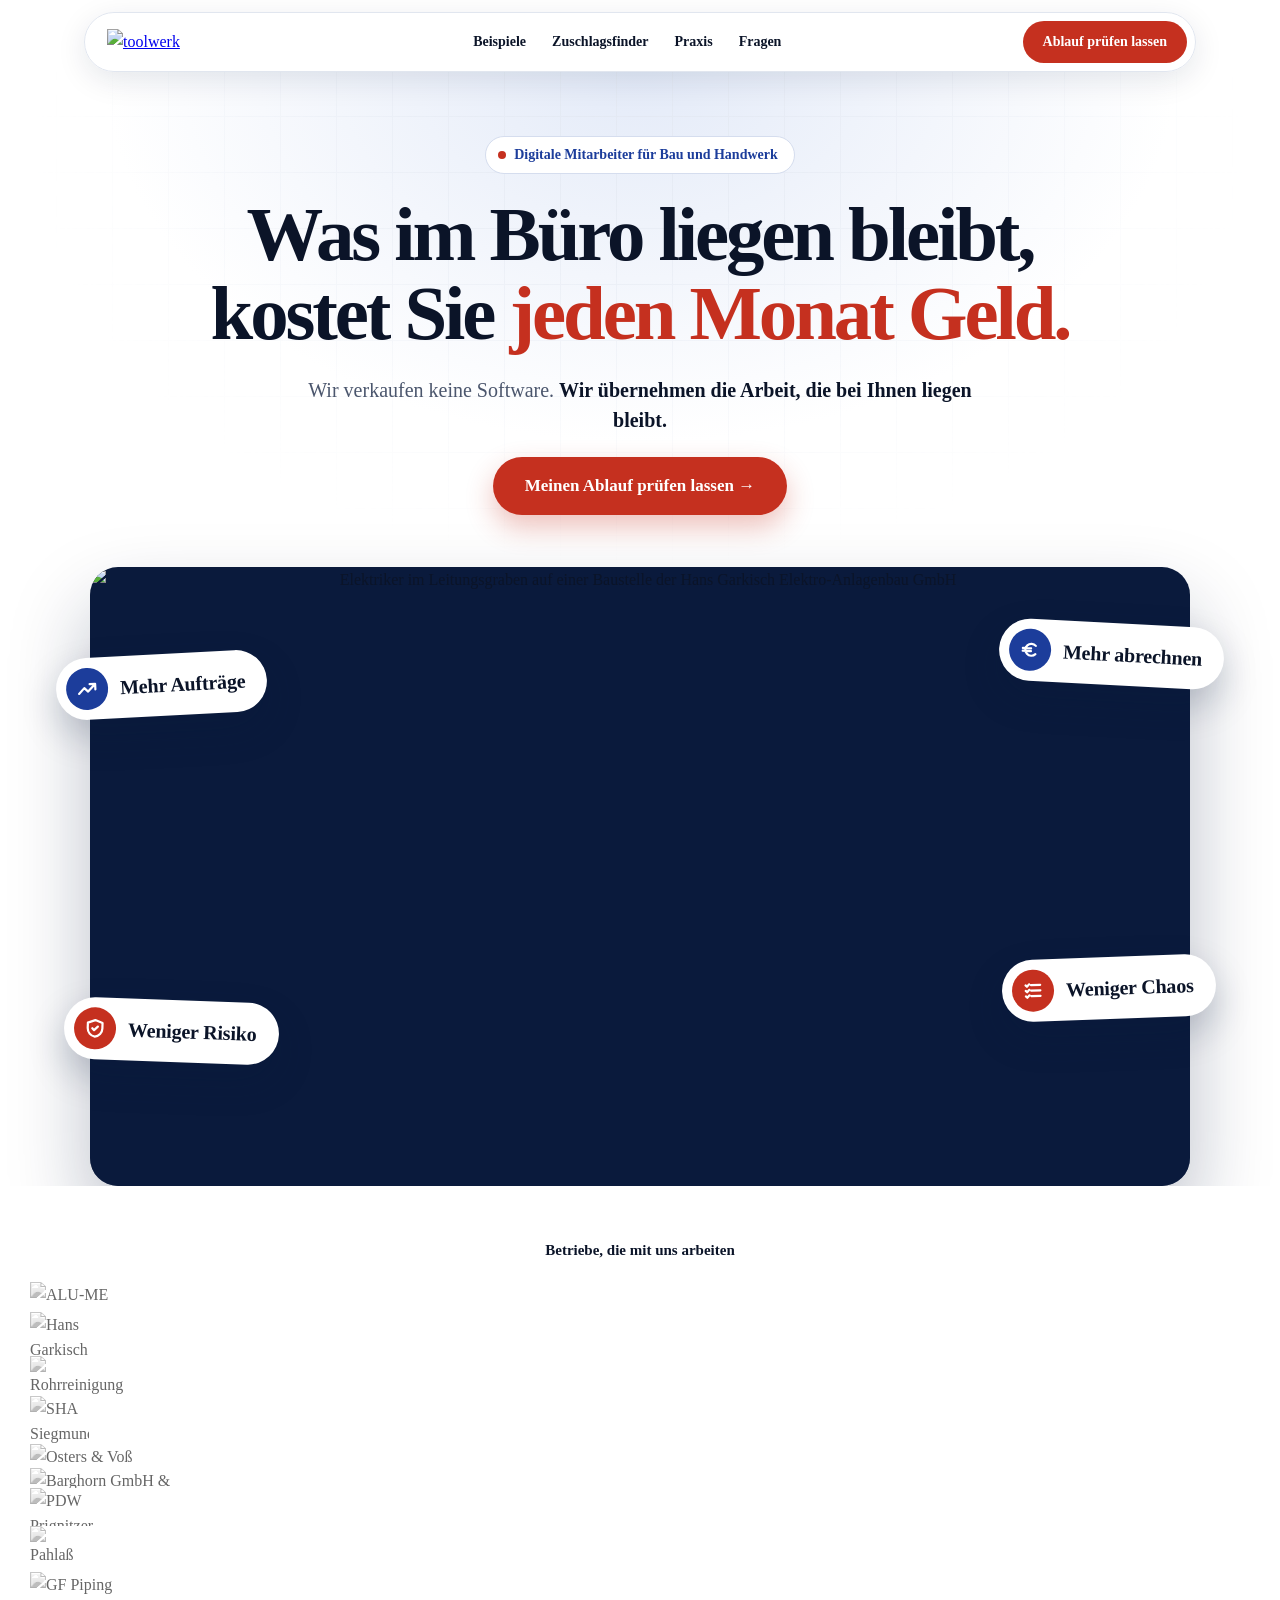
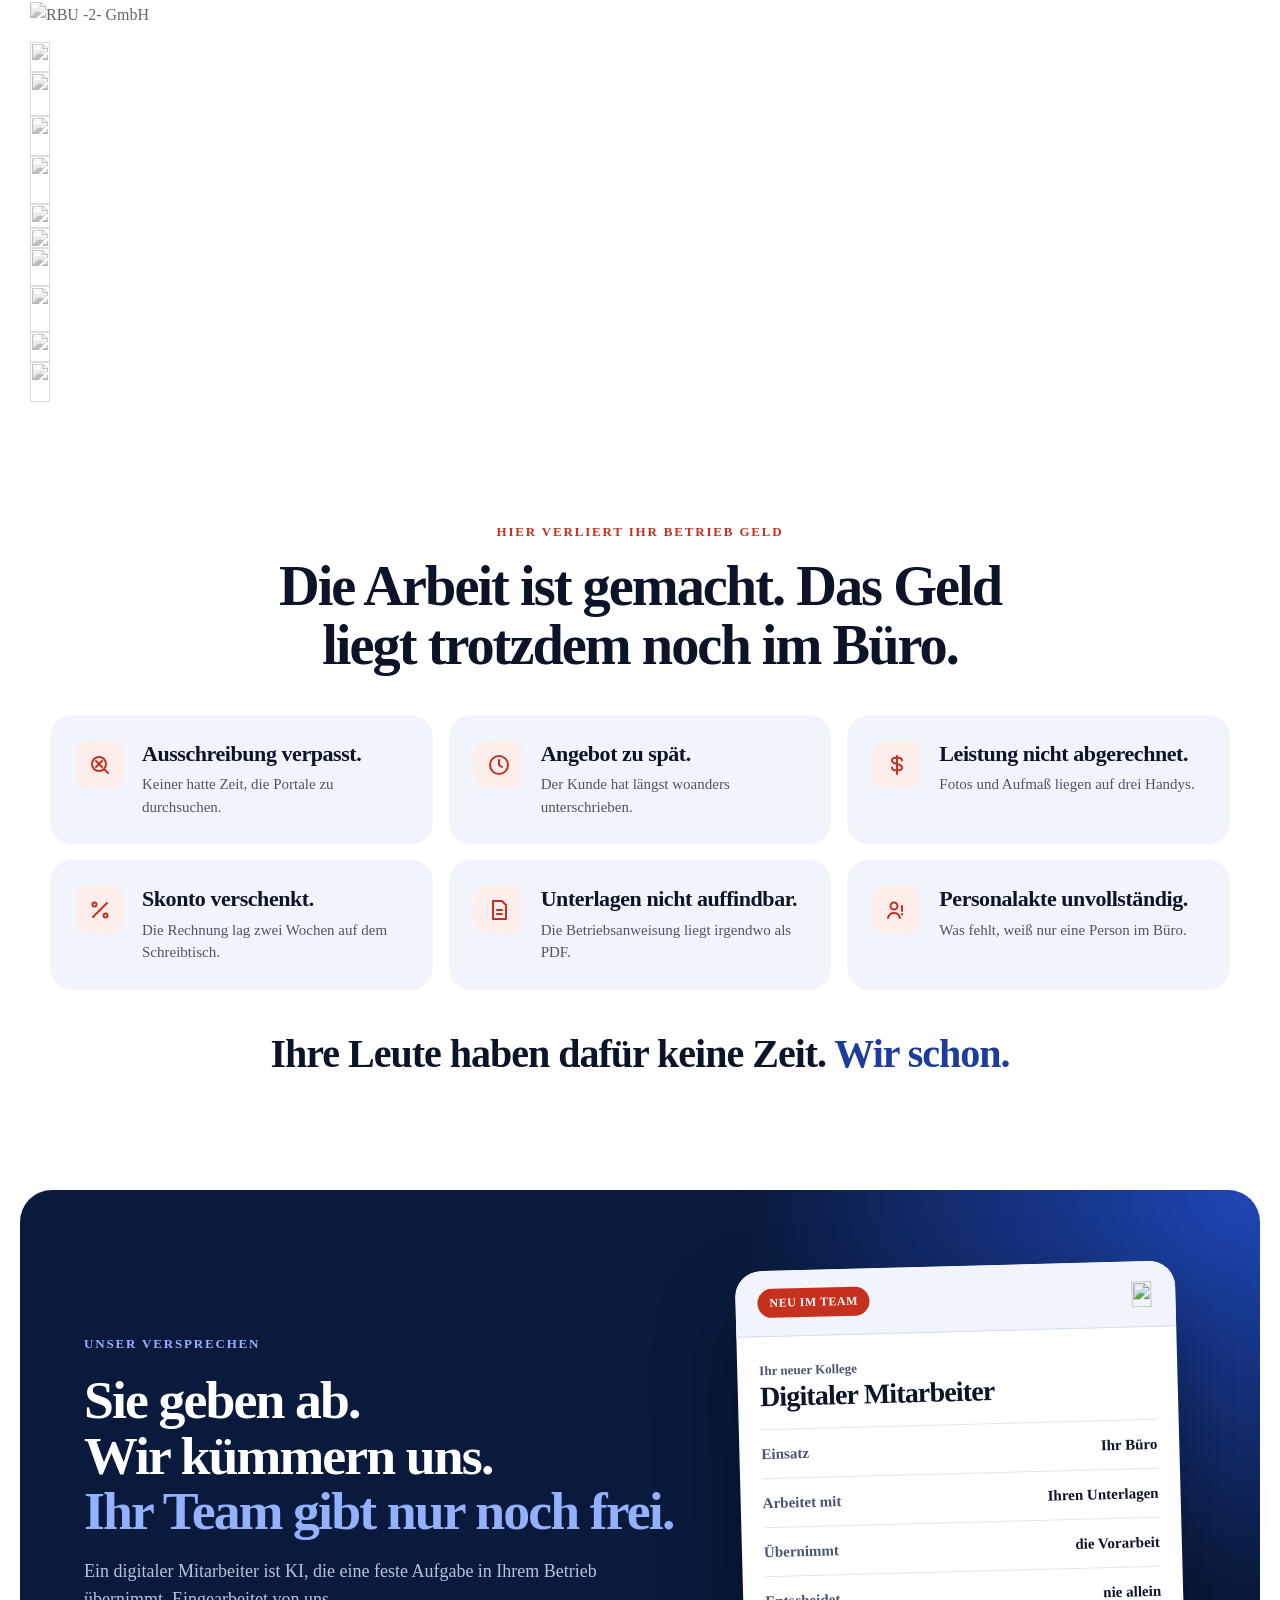
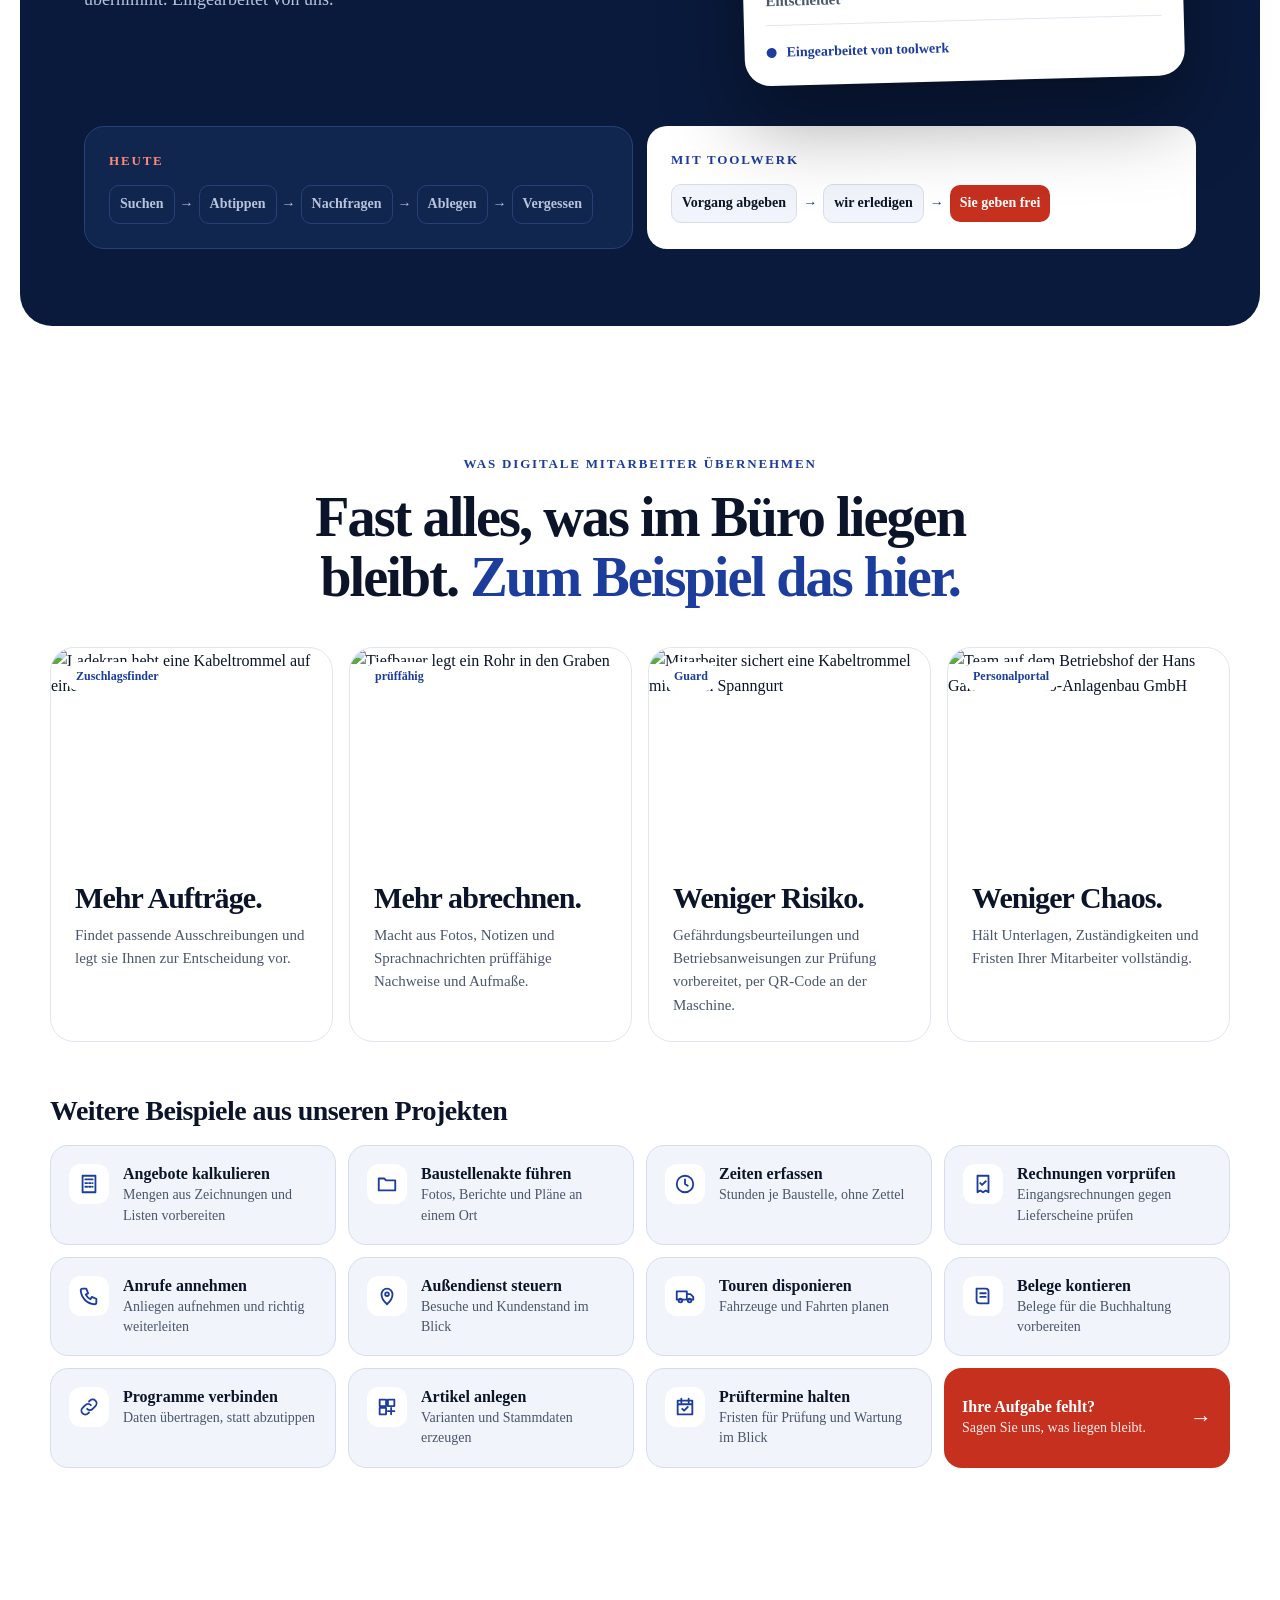
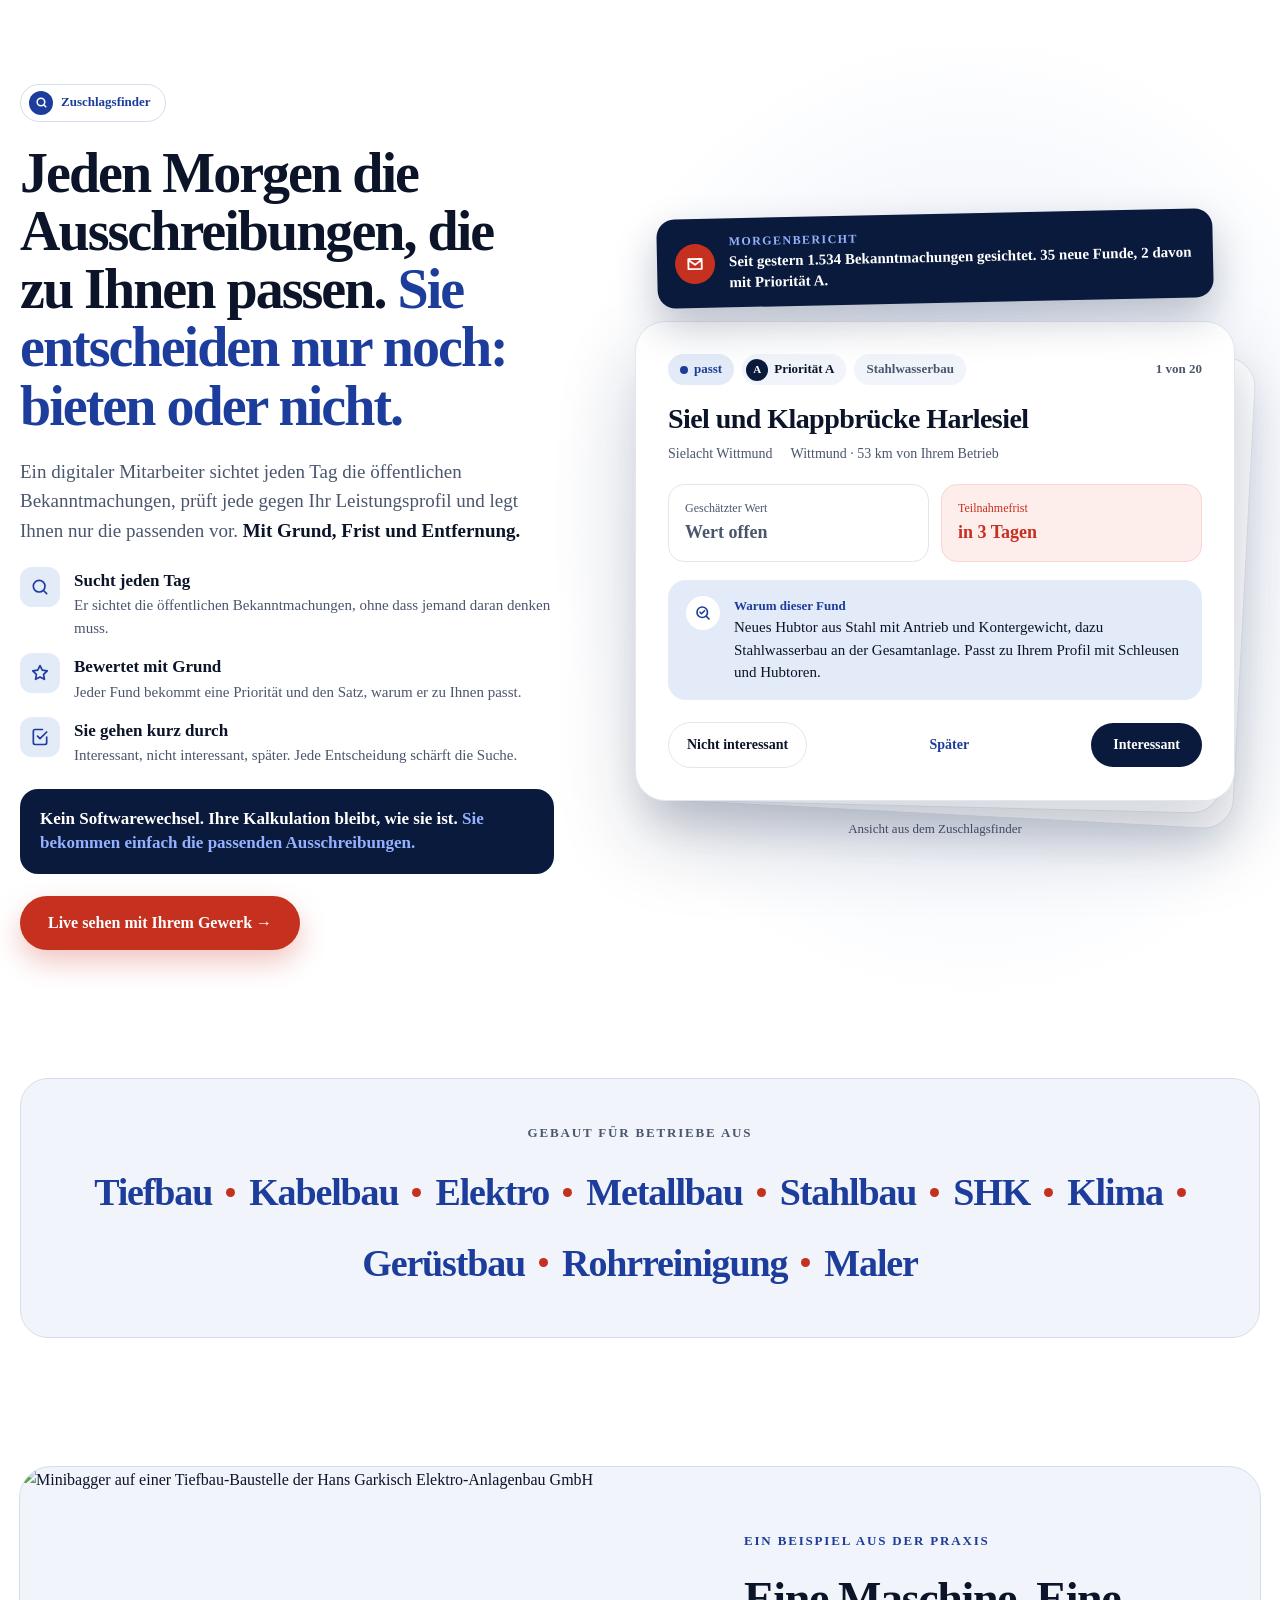
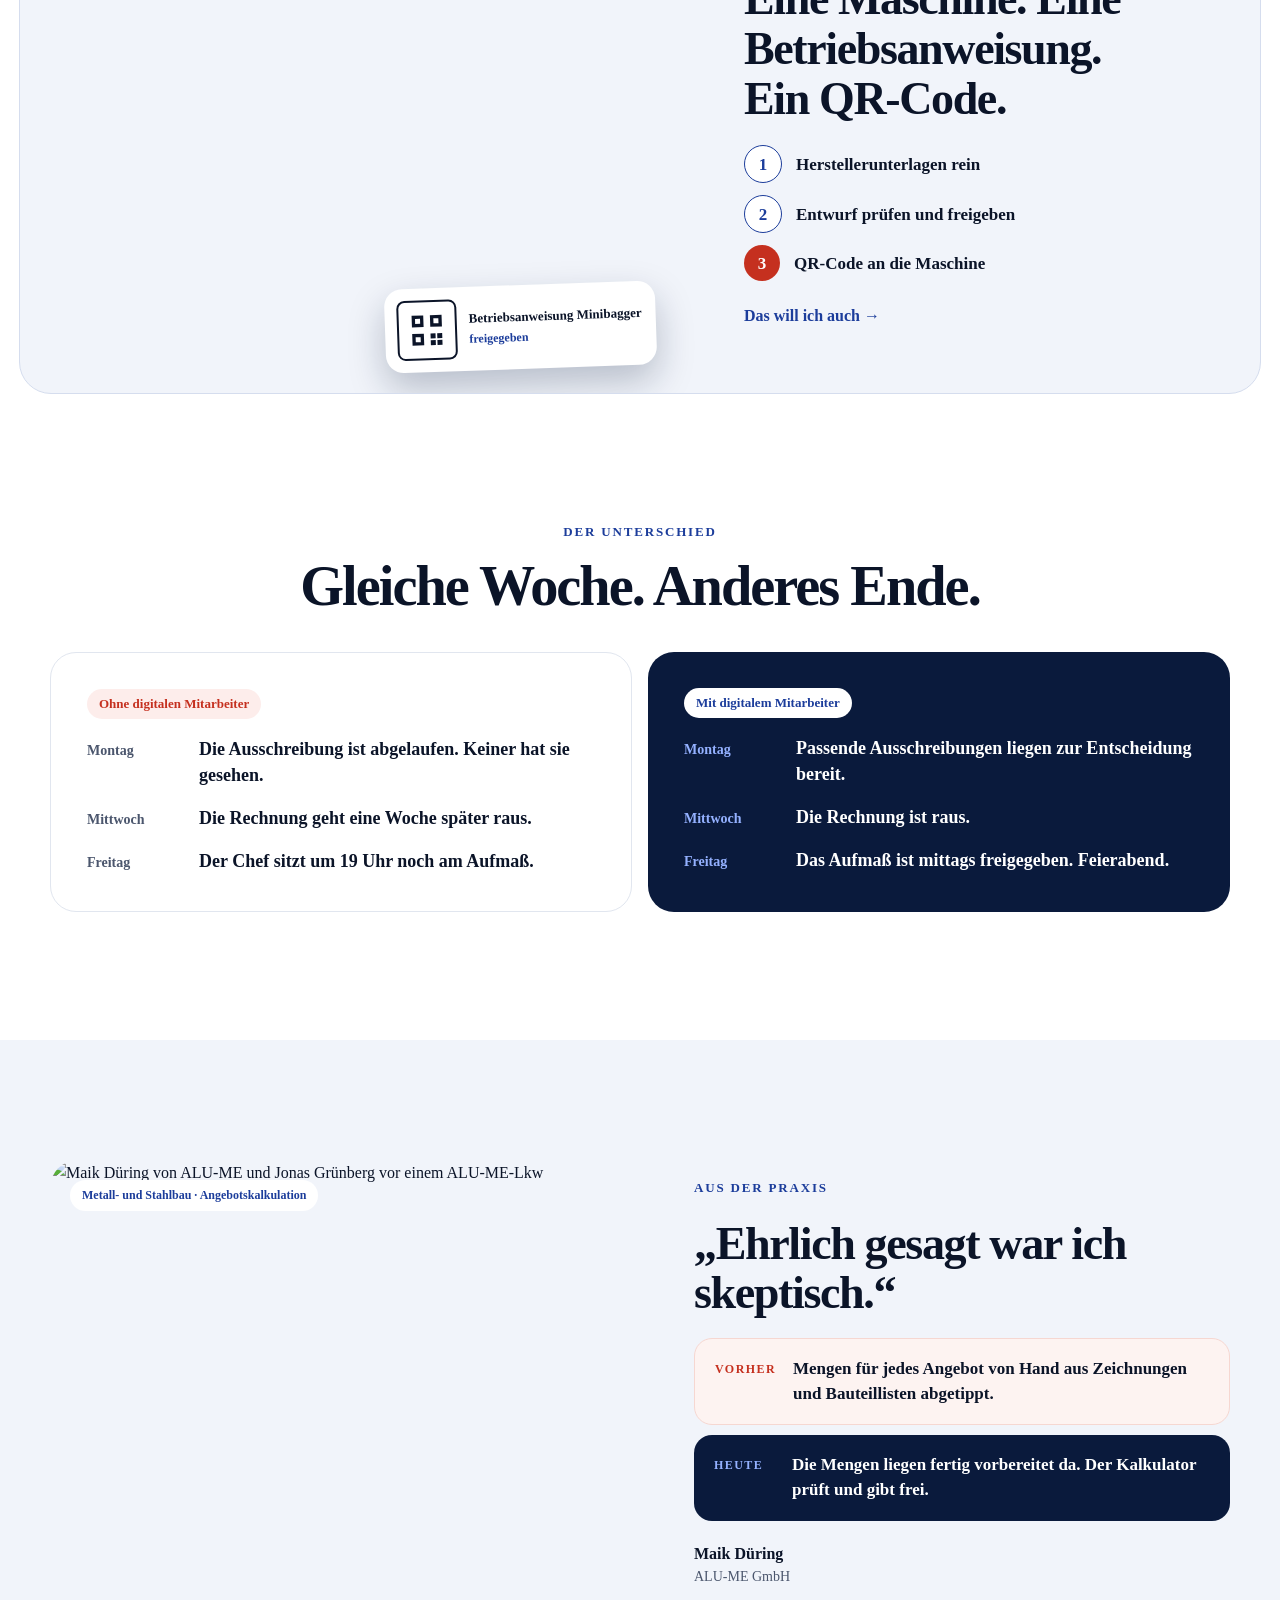
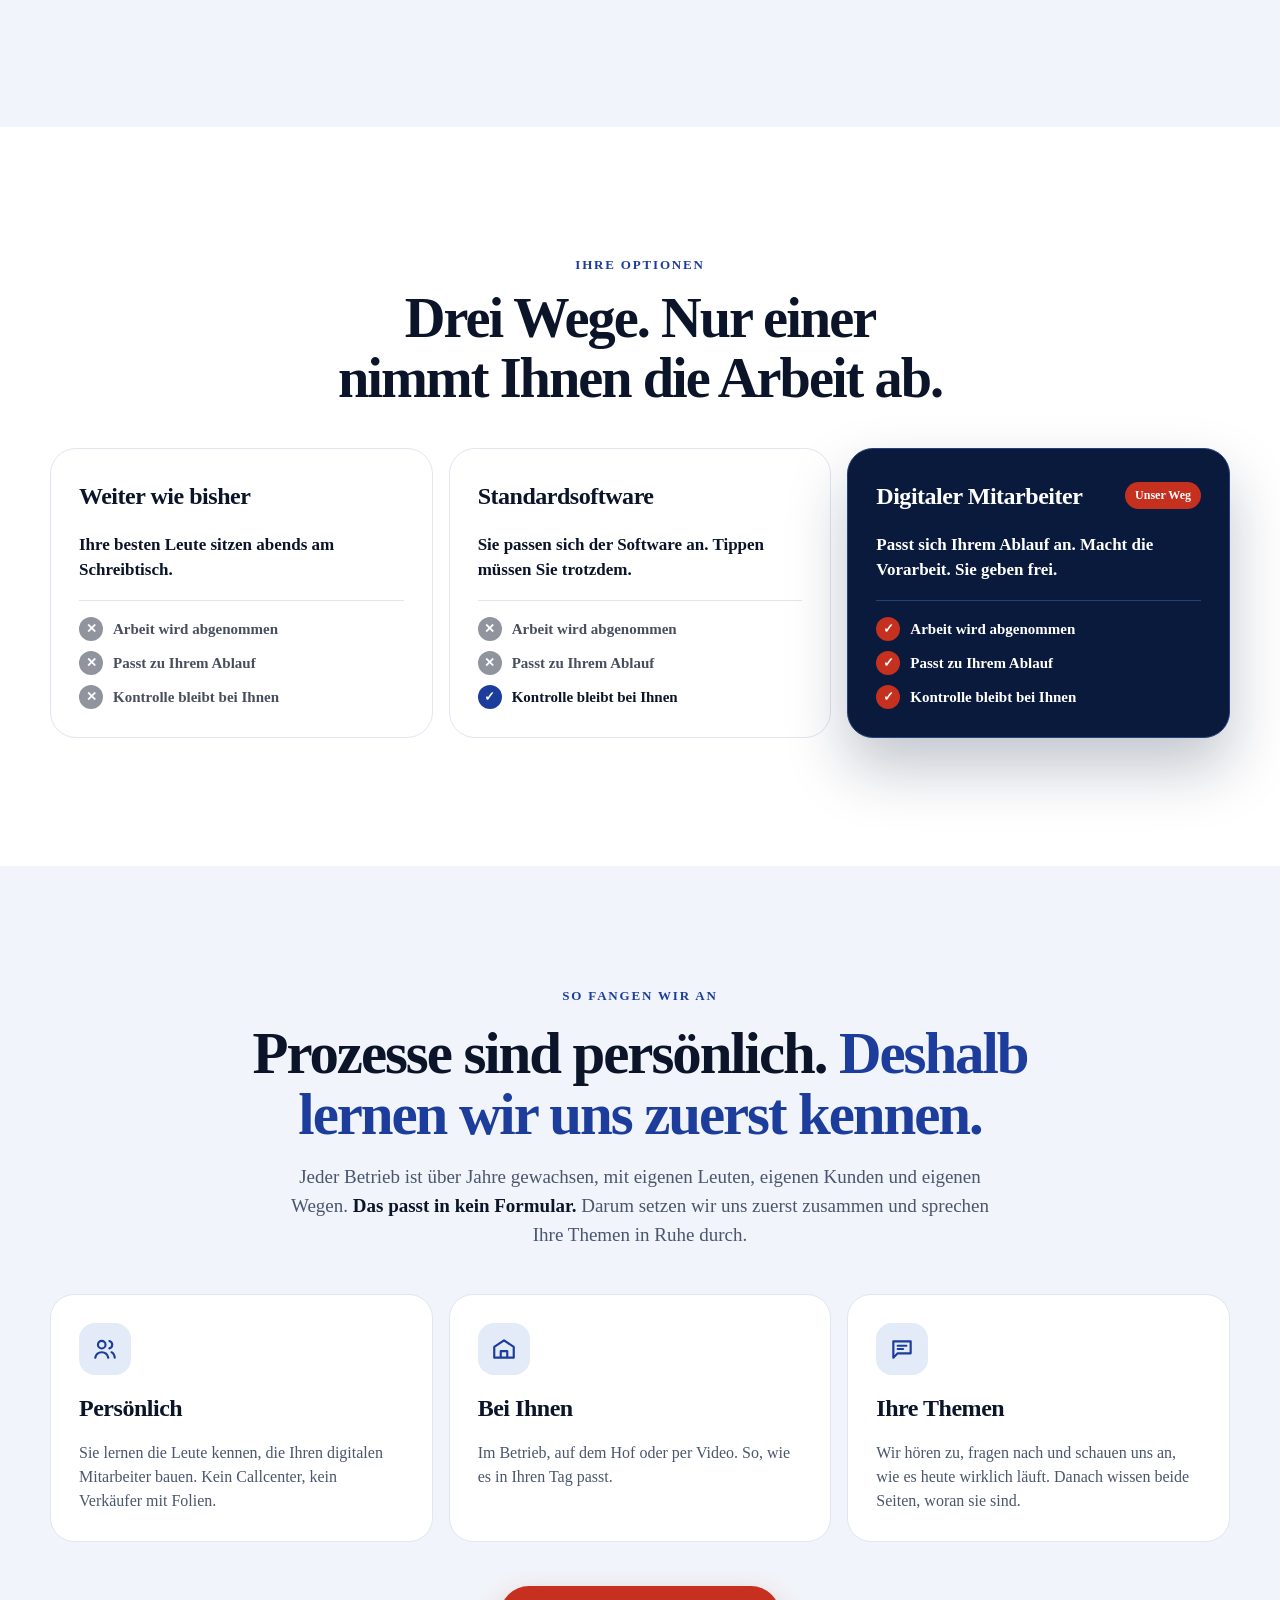
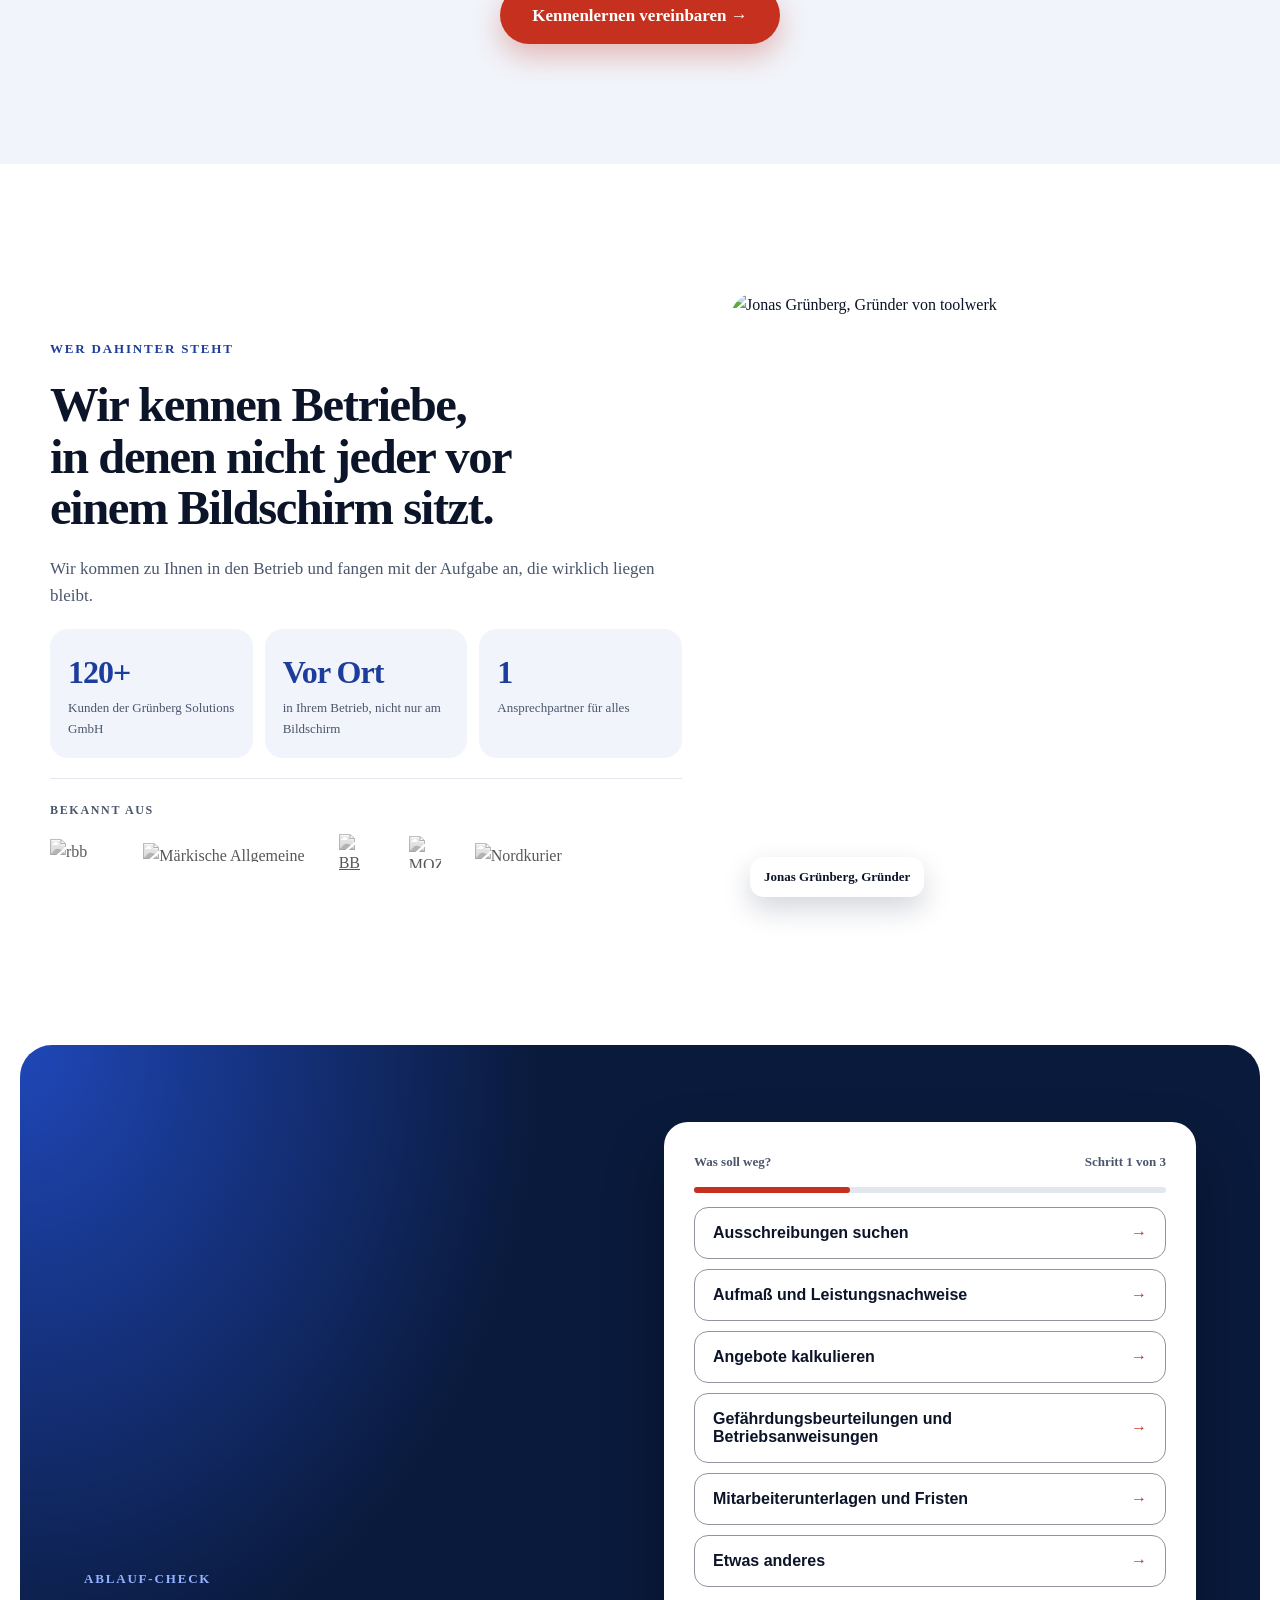
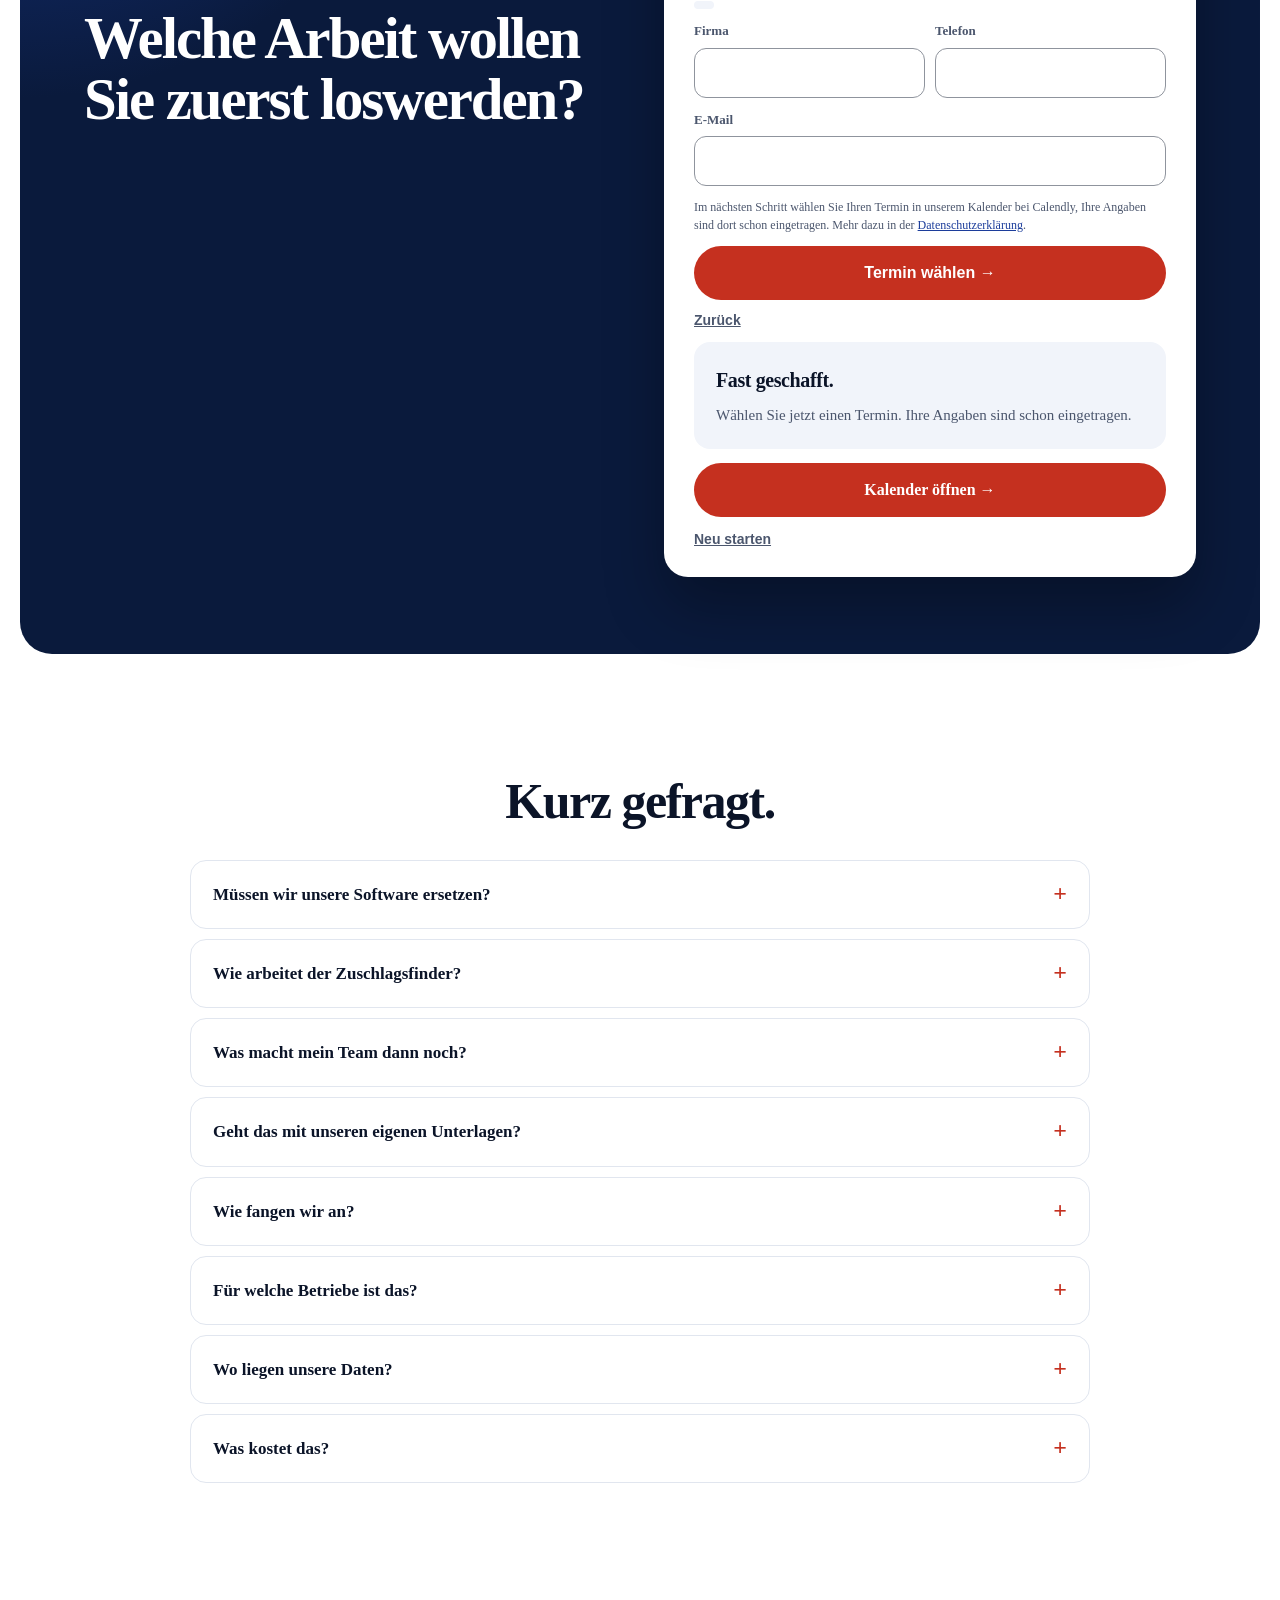
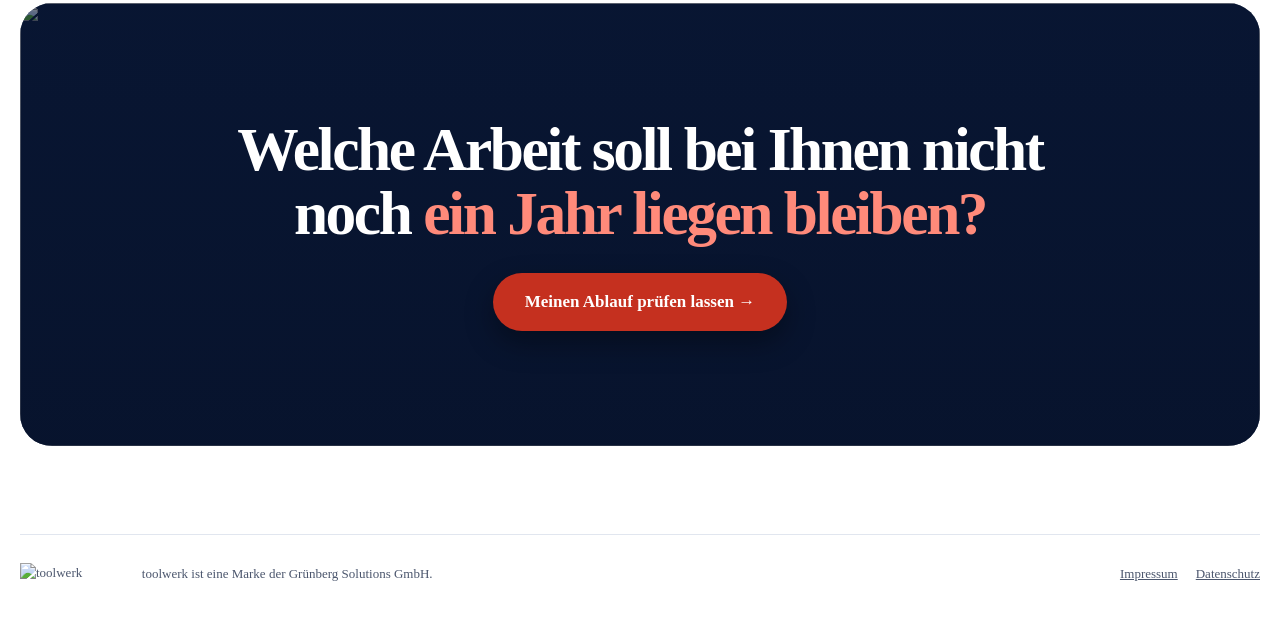
==== site/index.html @ 4602bd24 "tool-werk.de neu: Startseite Version 6 als statische Seite Co-Authored-By: Claude Opus 5.5 <noreply@" ====
<!doctype html>
<html lang="de">
<head>
<meta charset="utf-8">
<meta name="viewport" content="width=device-width, initial-scale=1">
<title>toolwerk: Digitale Mitarbeiter für Bau und Handwerk</title>
<meta name="description" content="Wir verkaufen keine Software. Wir übernehmen die Arbeit, die bei Ihnen liegen bleibt. Digitale Mitarbeiter für Bau und Handwerk.">
<link rel="canonical" href="https://www.tool-werk.de/">
<meta name="theme-color" content="#ffffff">
<link rel="icon" href="/favicon.svg" type="image/svg+xml">
<link rel="icon" href="/favicon.png" type="image/png" sizes="64x64">
<link rel="apple-touch-icon" href="/apple-touch-icon.png">
<link rel="preload" href="/assets/fonts/plus-jakarta-sans-latin.woff2" as="font" type="font/woff2" crossorigin>
<link rel="stylesheet" href="/assets/css/site.css?v=db4b42ca5a">
<meta property="og:type" content="website">
<meta property="og:locale" content="de_DE">
<meta property="og:site_name" content="toolwerk">
<meta property="og:title" content="toolwerk: Digitale Mitarbeiter für Bau und Handwerk">
<meta property="og:description" content="Wir verkaufen keine Software. Wir übernehmen die Arbeit, die bei Ihnen liegen bleibt. Digitale Mitarbeiter für Bau und Handwerk.">
<meta property="og:url" content="https://www.tool-werk.de/">
<meta property="og:image" content="https://www.tool-werk.de/og.jpg">
<meta property="og:image:width" content="1200">
<meta property="og:image:height" content="630">
<meta name="twitter:card" content="summary_large_image">
<script type="application/ld+json">{"@context": "https://schema.org", "@type": "Organization", "name": "toolwerk", "url": "https://www.tool-werk.de", "logo": "https://www.tool-werk.de/assets/img/toolwerk-logo-rot.svg", "description": "Digitale Mitarbeiter für Bau und Handwerk.", "parentOrganization": {"@type": "Organization", "name": "Grünberg Solutions GmbH", "address": {"@type": "PostalAddress", "streetAddress": "Großer Markt 16", "postalCode": "19348", "addressLocality": "Perleberg", "addressCountry": "DE"}}}</script>
</head>
<body style="margin:0">

<div style="width: 100%; background: #ffffff; color: #0b1428; font-size: 16px; line-height: 1.6;">
<div style="position: sticky; top: 12px; z-index: 30; padding-inline: 16px; margin-top: 12px;">
<nav style="max-width: 1080px; margin: 0 auto; display: flex; align-items: center; justify-content: space-between; gap: 16px; padding: 8px 8px 8px 22px; background: rgba(255,255,255,0.95); border: 1px solid #e1e6ef; border-radius: 999px; box-shadow: 0 8px 30px rgba(10,26,60,0.10);">
<a aria-label="toolwerk Startseite" href="/" style="display: flex; align-items: center; flex: 0 0 auto;"><img alt="toolwerk" decoding="async" fetchpriority="auto" height="284" src="/assets/img/toolwerk-logo-rot.svg" style="height: 26px; width: auto; display: block;" width="1366"/></a>
<div class="tw-nav-links" style="display: flex; gap: 26px; font-size: 14px; font-weight: 600;">
<a href="#beispiele" style="text-decoration: none; color: #0b1428;">Beispiele</a>
<a href="#zuschlagsfinder" style="text-decoration: none; color: #0b1428;">Zuschlagsfinder</a>
<a href="#praxis" style="text-decoration: none; color: #0b1428;">Praxis</a>
<a href="#fragen" style="text-decoration: none; color: #0b1428;">Fragen</a>
</div>
<a class="tw-nav-cta" href="#check" style="display: inline-flex; align-items: center; height: 42px; padding: 0 20px; border-radius: 999px; background: #c5301f; color: #ffffff; font-size: 14px; font-weight: 700; text-decoration: none; white-space: nowrap;">Ablauf prüfen lassen</a>
</nav>
</div>
<section id="top" style="position: relative; overflow: hidden; padding: 64px 16px 0;">
<div aria-hidden="true" style="position: absolute; inset: -12px 0 auto 0; height: 780px; background: radial-gradient(60% 70% at 50% 0%, #e3eaf8 0%, #ffffff 70%);"></div>
<div aria-hidden="true" style="position: absolute; inset: -12px 0 auto 0; height: 780px; background-image: linear-gradient(to right, #e1e6ef 1px, transparent 1px), linear-gradient(to bottom, #e1e6ef 1px, transparent 1px); background-size: 56px 56px; opacity: 0.6; -webkit-mask-image: radial-gradient(60% 70% at 50% 10%, #000 0%, transparent 80%); mask-image: radial-gradient(60% 70% at 50% 10%, #000 0%, transparent 80%);"></div>
<div style="position: relative; max-width: 1180px; margin: 0 auto; display: flex; flex-direction: column; align-items: center; gap: 22px; text-align: center;">
<span style="display: inline-flex; align-items: center; gap: 8px; padding: 7px 16px 7px 12px; border-radius: 999px; background: #ffffff; border: 1px solid #d5ddee; font-size: 14px; font-weight: 700; color: #1c3d9b;"><span style="width: 8px; height: 8px; border-radius: 50%; background: #c5301f;"></span>Digitale Mitarbeiter für Bau und Handwerk</span>
<h1 style="margin: 0; max-width: 1000px; font-size: clamp(40px, 6vw, 82px); line-height: 1.02; font-weight: 800; letter-spacing: -0.04em; text-wrap: balance;">Was im Büro liegen bleibt, kostet Sie <span style="color: #c5301f;">jeden Monat Geld.</span></h1>
<p style="margin: 0; max-width: 680px; font-size: 20px; line-height: 1.5; color: #4b566d;">Wir verkaufen keine Software. <b style="color: #0b1428;">Wir übernehmen die Arbeit, die bei Ihnen liegen bleibt.</b></p>
<a href="#check" style="display: inline-flex; align-items: center; height: 58px; padding: 0 32px; border-radius: 999px; background: #c5301f; color: #ffffff; font-size: 17px; font-weight: 700; text-decoration: none; box-shadow: 0 12px 28px rgba(197,48,31,0.3);">Meinen Ablauf prüfen lassen →</a>
<div style="width: 100%; max-width: 1100px; margin-top: 30px; position: relative;">
<div style="position: relative; aspect-ratio: 16 / 9; max-width: 100%; border-radius: 28px; overflow: hidden; box-shadow: 0 40px 80px rgba(10,26,60,0.28); background: #0a1a3c;">
<img alt="Elektriker im Leitungsgraben auf einer Baustelle der Hans Garkisch Elektro-Anlagenbau GmbH" class="tw-photo" decoding="async" fetchpriority="high" height="1200" src="/assets/img/hero-garkisch-leitungsgraben.webp" style="position: absolute; inset: 0; width: 100%; height: 100%; object-fit: cover; object-position: 50% 45%;" width="1800"/>
<div aria-hidden="true" style="position: absolute; inset: 0; background: linear-gradient(180deg, rgba(10,26,60,0) 40%, rgba(10,26,60,0.6) 100%);"></div>


</div>
<span class="tw-sticker" style="position: absolute; left: -34px; top: 14%; display: inline-flex; align-items: center; gap: 12px; padding: 10px 22px 10px 10px; border-radius: 999px; background: #ffffff; box-shadow: 0 16px 36px rgba(10,26,60,0.22); font-size: 20px; font-weight: 800; letter-spacing: -0.01em; color: #0b1428; transform: rotate(-3deg);"><span style="width: 42px; height: 42px; border-radius: 50%; background: #1c3d9b; display: flex; align-items: center; justify-content: center;"><svg aria-hidden="true" fill="none" height="22" stroke="#ffffff" stroke-linecap="round" stroke-linejoin="round" stroke-width="2.4" viewbox="0 0 24 24" width="22"><path d="M3 17l6-6 4 4 8-8M15 7h6v6"></path></svg></span>Mehr Aufträge</span>
<span class="tw-sticker" style="position: absolute; right: -34px; top: 9%; display: inline-flex; align-items: center; gap: 12px; padding: 10px 22px 10px 10px; border-radius: 999px; background: #ffffff; box-shadow: 0 16px 36px rgba(10,26,60,0.22); font-size: 20px; font-weight: 800; letter-spacing: -0.01em; color: #0b1428; transform: rotate(3deg);"><span style="width: 42px; height: 42px; border-radius: 50%; background: #1c3d9b; display: flex; align-items: center; justify-content: center;"><svg aria-hidden="true" fill="none" height="22" stroke="#ffffff" stroke-linecap="round" stroke-linejoin="round" stroke-width="2.4" viewbox="0 0 24 24" width="22"><path d="M18 7.5A6.5 6.5 0 1 0 18 16.5M4 10.5h9M4 13.5h9"></path></svg></span>Mehr abrechnen</span>
<span class="tw-sticker" style="position: absolute; left: -26px; bottom: 20%; display: inline-flex; align-items: center; gap: 12px; padding: 10px 22px 10px 10px; border-radius: 999px; background: #ffffff; box-shadow: 0 16px 36px rgba(10,26,60,0.22); font-size: 20px; font-weight: 800; letter-spacing: -0.01em; color: #0b1428; transform: rotate(2deg);"><span style="width: 42px; height: 42px; border-radius: 50%; background: #c5301f; display: flex; align-items: center; justify-content: center;"><svg aria-hidden="true" fill="none" height="22" stroke="#ffffff" stroke-linecap="round" stroke-linejoin="round" stroke-width="2.4" viewbox="0 0 24 24" width="22"><path d="M12 3l8 3v6c0 4.5-3.4 8.3-8 9-4.6-.7-8-4.5-8-9V6zM9 12l2 2 4-4"></path></svg></span>Weniger Risiko</span>
<span class="tw-sticker" style="position: absolute; right: -26px; bottom: 27%; display: inline-flex; align-items: center; gap: 12px; padding: 10px 22px 10px 10px; border-radius: 999px; background: #ffffff; box-shadow: 0 16px 36px rgba(10,26,60,0.22); font-size: 20px; font-weight: 800; letter-spacing: -0.01em; color: #0b1428; transform: rotate(-2deg);"><span style="width: 42px; height: 42px; border-radius: 50%; background: #c5301f; display: flex; align-items: center; justify-content: center;"><svg aria-hidden="true" fill="none" height="22" stroke="#ffffff" stroke-linecap="round" stroke-linejoin="round" stroke-width="2.4" viewbox="0 0 24 24" width="22"><path d="M10 6h10M10 12h10M10 18h10M4 6l1.5 1.5L8 5M4 12l1.5 1.5L8 11M4 18l1.5 1.5L8 17"></path></svg></span>Weniger Chaos</span>
</div>
</div>
</section>
<section style="padding: 52px 16px 8px;">
<div style="max-width: 1220px; margin: 0 auto; display: flex; flex-direction: column; align-items: center; gap: 20px;">
<p style="margin: 0; font-size: 15px; font-weight: 700;">Betriebe, die mit uns arbeiten</p>
<div class="tw-marquee" style="width: 100%;">
<div class="tw-marquee-track">
<div class="tw-marquee-group">
<img alt="ALU-ME GmbH" class="tw-marquee-item" decoding="async" height="160" loading="lazy" src="/assets/img/kunde-alume.webp" style="height: 30px; width: auto; display: block; filter: grayscale(1) contrast(1.1); opacity: 0.62;" title="ALU-ME GmbH" width="589"/>
<img alt="Hans Garkisch Elektro-Anlagenbau GmbH" class="tw-marquee-item" decoding="async" height="160" loading="lazy" src="/assets/img/kunde-garkisch.webp" style="height: 44px; width: auto; display: block; filter: grayscale(1) contrast(1.1); opacity: 0.62;" title="Hans Garkisch Elektro-Anlagenbau GmbH" width="296"/>
<img alt="Rohrreinigung Flöter GmbH" class="tw-marquee-item" decoding="async" height="160" loading="lazy" src="/assets/img/kunde-floeter.webp" style="height: 40px; width: auto; display: block; filter: grayscale(1) contrast(1.1); opacity: 0.62;" title="Rohrreinigung Flöter GmbH" width="393"/>
<img alt="SHA Siegmund Henning Anlagentechnik GmbH" class="tw-marquee-item" decoding="async" height="160" loading="lazy" src="/assets/img/kunde-sha.webp" style="height: 48px; width: auto; display: block; filter: grayscale(1) contrast(1.1); opacity: 0.62;" title="SHA Siegmund Henning Anlagentechnik GmbH" width="197"/>
<img alt="Osters &amp; Voß GmbH" class="tw-marquee-item" decoding="async" height="160" loading="lazy" src="/assets/img/kunde-osters-voss.webp" style="height: 24px; width: auto; display: block; filter: grayscale(1) contrast(1.1); opacity: 0.62;" title="Osters &amp; Voß GmbH" width="878"/>
<img alt="Barghorn GmbH &amp; Co. KG" class="tw-marquee-item" decoding="async" height="160" loading="lazy" src="/assets/img/kunde-barghorn.webp" style="height: 20px; width: auto; display: block; filter: grayscale(1) contrast(1.1); opacity: 0.62;" title="Barghorn GmbH &amp; Co. KG" width="1210"/>
<img alt="PDW Prignitzer Düngemittelwerk GmbH" class="tw-marquee-item" decoding="async" height="160" loading="lazy" src="/assets/img/kunde-pdw.webp" style="height: 38px; width: auto; display: block; filter: grayscale(1) contrast(1.1); opacity: 0.62;" title="PDW Prignitzer Düngemittelwerk GmbH" width="423"/>
<img alt="Pahlaß &amp; Preuß Metallbau GmbH" class="tw-marquee-item" decoding="async" height="160" loading="lazy" src="/assets/img/kunde-pahlass-preuss.webp" style="height: 46px; width: auto; display: block; filter: grayscale(1) contrast(1.1); opacity: 0.62;" title="Pahlaß &amp; Preuß Metallbau GmbH" width="195"/>
<img alt="GF Piping Systems" class="tw-marquee-item" decoding="async" height="160" loading="lazy" src="/assets/img/kunde-gf-piping-systems.webp" style="height: 30px; width: auto; display: block; filter: grayscale(1) contrast(1.1); opacity: 0.62;" title="GF Piping Systems" width="507"/>
<img alt="RBU -2- GmbH" class="tw-marquee-item" decoding="async" height="160" loading="lazy" src="/assets/img/kunde-rbu2.webp" style="height: 40px; width: auto; display: block; filter: grayscale(1) contrast(1.1); opacity: 0.62;" title="RBU -2- GmbH" width="481"/>
</div>
<div aria-hidden="true" class="tw-marquee-group">
<img alt="" class="tw-marquee-item" decoding="async" height="160" loading="lazy" src="/assets/img/kunde-alume.webp" style="height: 30px; width: auto; display: block; filter: grayscale(1) contrast(1.1); opacity: 0.62;" width="589"/>
<img alt="" class="tw-marquee-item" decoding="async" height="160" loading="lazy" src="/assets/img/kunde-garkisch.webp" style="height: 44px; width: auto; display: block; filter: grayscale(1) contrast(1.1); opacity: 0.62;" width="296"/>
<img alt="" class="tw-marquee-item" decoding="async" height="160" loading="lazy" src="/assets/img/kunde-floeter.webp" style="height: 40px; width: auto; display: block; filter: grayscale(1) contrast(1.1); opacity: 0.62;" width="393"/>
<img alt="" class="tw-marquee-item" decoding="async" height="160" loading="lazy" src="/assets/img/kunde-sha.webp" style="height: 48px; width: auto; display: block; filter: grayscale(1) contrast(1.1); opacity: 0.62;" width="197"/>
<img alt="" class="tw-marquee-item" decoding="async" height="160" loading="lazy" src="/assets/img/kunde-osters-voss.webp" style="height: 24px; width: auto; display: block; filter: grayscale(1) contrast(1.1); opacity: 0.62;" width="878"/>
<img alt="" class="tw-marquee-item" decoding="async" height="160" loading="lazy" src="/assets/img/kunde-barghorn.webp" style="height: 20px; width: auto; display: block; filter: grayscale(1) contrast(1.1); opacity: 0.62;" width="1210"/>
<img alt="" class="tw-marquee-item" decoding="async" height="160" loading="lazy" src="/assets/img/kunde-pdw.webp" style="height: 38px; width: auto; display: block; filter: grayscale(1) contrast(1.1); opacity: 0.62;" width="423"/>
<img alt="" class="tw-marquee-item" decoding="async" height="160" loading="lazy" src="/assets/img/kunde-pahlass-preuss.webp" style="height: 46px; width: auto; display: block; filter: grayscale(1) contrast(1.1); opacity: 0.62;" width="195"/>
<img alt="" class="tw-marquee-item" decoding="async" height="160" loading="lazy" src="/assets/img/kunde-gf-piping-systems.webp" style="height: 30px; width: auto; display: block; filter: grayscale(1) contrast(1.1); opacity: 0.62;" width="507"/>
<img alt="" class="tw-marquee-item" decoding="async" height="160" loading="lazy" src="/assets/img/kunde-rbu2.webp" style="height: 40px; width: auto; display: block; filter: grayscale(1) contrast(1.1); opacity: 0.62;" width="481"/>
</div>
</div>
</div>
</div>
</section>
<section style="padding: clamp(72px, 9vw, 112px) 16px;">
<div style="max-width: 1180px; margin: 0 auto; display: flex; flex-direction: column; gap: 40px;">
<div style="display: flex; flex-direction: column; align-items: center; gap: 14px; text-align: center;">
<span style="font-size: 13px; font-weight: 800; letter-spacing: 0.14em; text-transform: uppercase; color: #c5301f;">Hier verliert Ihr Betrieb Geld</span>
<h2 style="margin: 0; max-width: 860px; font-size: clamp(34px, 4.4vw, 58px); line-height: 1.05; font-weight: 800; letter-spacing: -0.035em; text-wrap: balance;">Die Arbeit ist gemacht. Das Geld liegt trotzdem noch im Büro.</h2>
</div>
<div style="display: grid; grid-template-columns: repeat(auto-fit, minmax(300px, 1fr)); gap: 16px;">
<div style="padding: 26px; border-radius: 22px; background: #f1f4fa; display: flex; gap: 18px; align-items: flex-start;">
<span style="flex: 0 0 48px; height: 48px; border-radius: 14px; background: #fdedeb; display: flex; align-items: center; justify-content: center;"><svg aria-hidden="true" fill="none" height="24" stroke="#c5301f" stroke-linecap="round" stroke-linejoin="round" stroke-width="2" viewbox="0 0 24 24" width="24"><path d="M11 4a7 7 0 1 0 0 14a7 7 0 1 0 0-14zM20 20l-3.5-3.5M8 8l6 6M14 8l-6 6"></path></svg></span>
<div style="display: flex; flex-direction: column; gap: 6px;">
<h3 style="margin: 0; font-size: 22px; line-height: 1.2; font-weight: 800; letter-spacing: -0.02em;">Ausschreibung verpasst.</h3>
<p style="margin: 0; font-size: 15px; line-height: 1.5; color: #4b566d;">Keiner hatte Zeit, die Portale zu durchsuchen.</p>
</div>
</div>
<div style="padding: 26px; border-radius: 22px; background: #f1f4fa; display: flex; gap: 18px; align-items: flex-start;">
<span style="flex: 0 0 48px; height: 48px; border-radius: 14px; background: #fdedeb; display: flex; align-items: center; justify-content: center;"><svg aria-hidden="true" fill="none" height="24" stroke="#c5301f" stroke-linecap="round" stroke-linejoin="round" stroke-width="2" viewbox="0 0 24 24" width="24"><path d="M12 3a9 9 0 1 0 0 18a9 9 0 1 0 0-18zM12 7v5l3 2"></path></svg></span>
<div style="display: flex; flex-direction: column; gap: 6px;">
<h3 style="margin: 0; font-size: 22px; line-height: 1.2; font-weight: 800; letter-spacing: -0.02em;">Angebot zu spät.</h3>
<p style="margin: 0; font-size: 15px; line-height: 1.5; color: #4b566d;">Der Kunde hat längst woanders unterschrieben.</p>
</div>
</div>
<div style="padding: 26px; border-radius: 22px; background: #f1f4fa; display: flex; gap: 18px; align-items: flex-start;">
<span style="flex: 0 0 48px; height: 48px; border-radius: 14px; background: #fdedeb; display: flex; align-items: center; justify-content: center;"><svg aria-hidden="true" fill="none" height="24" stroke="#c5301f" stroke-linecap="round" stroke-linejoin="round" stroke-width="2" viewbox="0 0 24 24" width="24"><path d="M12 3v18M17 7.5c0-1.9-2.2-3-5-3s-5 1.1-5 3 2.2 2.8 5 3.5 5 1.6 5 3.5-2.2 3-5 3-5-1.1-5-3"></path></svg></span>
<div style="display: flex; flex-direction: column; gap: 6px;">
<h3 style="margin: 0; font-size: 22px; line-height: 1.2; font-weight: 800; letter-spacing: -0.02em;">Leistung nicht abgerechnet.</h3>
<p style="margin: 0; font-size: 15px; line-height: 1.5; color: #4b566d;">Fotos und Aufmaß liegen auf drei Handys.</p>
</div>
</div>
<div style="padding: 26px; border-radius: 22px; background: #f1f4fa; display: flex; gap: 18px; align-items: flex-start;">
<span style="flex: 0 0 48px; height: 48px; border-radius: 14px; background: #fdedeb; display: flex; align-items: center; justify-content: center;"><svg aria-hidden="true" fill="none" height="24" stroke="#c5301f" stroke-linecap="round" stroke-linejoin="round" stroke-width="2" viewbox="0 0 24 24" width="24"><path d="M19 5L5 19M6.5 4.5a2 2 0 1 0 0 4a2 2 0 1 0 0-4zM17.5 15.5a2 2 0 1 0 0 4a2 2 0 1 0 0-4z"></path></svg></span>
<div style="display: flex; flex-direction: column; gap: 6px;">
<h3 style="margin: 0; font-size: 22px; line-height: 1.2; font-weight: 800; letter-spacing: -0.02em;">Skonto verschenkt.</h3>
<p style="margin: 0; font-size: 15px; line-height: 1.5; color: #4b566d;">Die Rechnung lag zwei Wochen auf dem Schreibtisch.</p>
</div>
</div>
<div style="padding: 26px; border-radius: 22px; background: #f1f4fa; display: flex; gap: 18px; align-items: flex-start;">
<span style="flex: 0 0 48px; height: 48px; border-radius: 14px; background: #fdedeb; display: flex; align-items: center; justify-content: center;"><svg aria-hidden="true" fill="none" height="24" stroke="#c5301f" stroke-linecap="round" stroke-linejoin="round" stroke-width="2" viewbox="0 0 24 24" width="24"><path d="M6 3h9l4 4v14H6zM10 12h5M10 16h5"></path></svg></span>
<div style="display: flex; flex-direction: column; gap: 6px;">
<h3 style="margin: 0; font-size: 22px; line-height: 1.2; font-weight: 800; letter-spacing: -0.02em;">Unterlagen nicht auffindbar.</h3>
<p style="margin: 0; font-size: 15px; line-height: 1.5; color: #4b566d;">Die Betriebsanweisung liegt irgendwo als PDF.</p>
</div>
</div>
<div style="padding: 26px; border-radius: 22px; background: #f1f4fa; display: flex; gap: 18px; align-items: flex-start;">
<span style="flex: 0 0 48px; height: 48px; border-radius: 14px; background: #fdedeb; display: flex; align-items: center; justify-content: center;"><svg aria-hidden="true" fill="none" height="24" stroke="#c5301f" stroke-linecap="round" stroke-linejoin="round" stroke-width="2" viewbox="0 0 24 24" width="24"><path d="M9 4.5a3.5 3.5 0 1 0 0 7a3.5 3.5 0 1 0 0-7zM3 20c.8-3.4 3.2-5 6-5s5.2 1.6 6 5M17 8v5M17 16v.5"></path></svg></span>
<div style="display: flex; flex-direction: column; gap: 6px;">
<h3 style="margin: 0; font-size: 22px; line-height: 1.2; font-weight: 800; letter-spacing: -0.02em;">Personalakte unvollständig.</h3>
<p style="margin: 0; font-size: 15px; line-height: 1.5; color: #4b566d;">Was fehlt, weiß nur eine Person im Büro.</p>
</div>
</div>
</div>
<p style="margin: 0; text-align: center; font-size: clamp(26px, 3.2vw, 40px); line-height: 1.2; font-weight: 800; letter-spacing: -0.025em;">Ihre Leute haben dafür keine Zeit. <span style="color: #1c3d9b;">Wir schon.</span></p>
</div>
</section>
<section style="padding: 0 16px;">
<div style="max-width: 1240px; margin: 0 auto; border-radius: 32px; background: radial-gradient(70% 90% at 100% 0%, #1f47b8 0%, #0a1a3c 60%); color: #ffffff; padding: clamp(40px, 6vw, 80px) clamp(20px, 5vw, 64px); box-sizing: border-box; display: flex; flex-direction: column; gap: 44px;">
<div style="display: flex; flex-wrap: wrap; gap: 48px; align-items: center;">
<div style="flex: 1 1 500px; min-width: 0; display: flex; flex-direction: column; gap: 18px;">
<span style="font-size: 13px; font-weight: 800; letter-spacing: 0.14em; text-transform: uppercase; color: #94b1ff;">Unser Versprechen</span>
<h2 style="margin: 0; font-size: clamp(34px, 4.2vw, 56px); line-height: 1.04; font-weight: 800; letter-spacing: -0.035em;"><span style="display: block;">Sie geben ab.</span><span style="display: block;">Wir kümmern uns.</span><span style="display: block; color: #94b1ff;">Ihr Team gibt nur noch frei.</span></h2>
<p style="margin: 0; max-width: 520px; font-size: 18px; line-height: 1.55; color: #b7c3dd;">Ein digitaler Mitarbeiter ist KI, die eine feste Aufgabe in Ihrem Betrieb übernimmt. Eingearbeitet von uns.</p>
</div>
<div style="flex: 1 1 380px; min-width: 0; display: flex; justify-content: center;">
<div style="width: 100%; max-width: 440px; background: #ffffff; color: #0b1428; border-radius: 26px; overflow: hidden; box-shadow: 0 40px 80px rgba(0,0,0,0.35); transform: rotate(-1.5deg);">
<div style="display: flex; align-items: center; justify-content: space-between; padding: 18px 22px; background: #f1f4fa; border-bottom: 1px solid #d5ddee;">
<span style="padding: 5px 12px; border-radius: 999px; background: #c5301f; color: #ffffff; font-size: 12px; font-weight: 800; letter-spacing: 0.04em;">NEU IM TEAM</span>
<img alt="" decoding="async" height="142" loading="lazy" src="/assets/img/toolwerk-bildmarke-rot.svg" style="height: 26px; width: auto; display: block;" width="119"/>
</div>
<div style="padding: 24px 22px 22px; display: flex; flex-direction: column; gap: 16px;">
<div>
<div style="font-size: 13px; font-weight: 700; color: #4b566d;">Ihr neuer Kollege</div>
<div style="font-size: 28px; line-height: 1.1; font-weight: 800; letter-spacing: -0.03em;">Digitaler Mitarbeiter</div>
</div>
<div style="display: flex; flex-direction: column; border-top: 1px solid #e1e6ef;">
<div style="display: flex; justify-content: space-between; gap: 16px; padding: 12px 0; border-bottom: 1px solid #e1e6ef; font-size: 15px;"><span style="color: #4b566d; font-weight: 600;">Einsatz</span><span style="font-weight: 800; text-align: right;">Ihr Büro</span></div>
<div style="display: flex; justify-content: space-between; gap: 16px; padding: 12px 0; border-bottom: 1px solid #e1e6ef; font-size: 15px;"><span style="color: #4b566d; font-weight: 600;">Arbeitet mit</span><span style="font-weight: 800; text-align: right;">Ihren Unterlagen</span></div>
<div style="display: flex; justify-content: space-between; gap: 16px; padding: 12px 0; border-bottom: 1px solid #e1e6ef; font-size: 15px;"><span style="color: #4b566d; font-weight: 600;">Übernimmt</span><span style="font-weight: 800; text-align: right;">die Vorarbeit</span></div>
<div style="display: flex; justify-content: space-between; gap: 16px; padding: 12px 0; border-bottom: 1px solid #e1e6ef; font-size: 15px;"><span style="color: #4b566d; font-weight: 600;">Entscheidet</span><span style="font-weight: 800; text-align: right;">nie allein</span></div>
</div>
<div style="display: flex; align-items: center; gap: 10px; font-size: 14px; font-weight: 700; color: #1c3d9b;"><span style="width: 10px; height: 10px; border-radius: 50%; background: #1c3d9b;"></span>Eingearbeitet von toolwerk</div>
</div>
</div>
</div>
</div>
<div style="display: grid; grid-template-columns: repeat(auto-fit, minmax(320px, 1fr)); gap: 14px;">
<div style="padding: 24px; border-radius: 20px; background: #11264f; border: 1px solid #26407a; display: flex; flex-direction: column; gap: 14px;">
<span style="font-size: 13px; font-weight: 800; letter-spacing: 0.14em; text-transform: uppercase; color: #ff8a7a;">Heute</span>
<div style="display: flex; flex-wrap: wrap; align-items: center; gap: 5px; font-size: 14px; font-weight: 600; color: #b7c3dd;">
<span style="padding: 7px 10px; border-radius: 10px; border: 1px solid #26407a;">Suchen</span>→<span style="padding: 7px 10px; border-radius: 10px; border: 1px solid #26407a;">Abtippen</span>→<span style="padding: 7px 10px; border-radius: 10px; border: 1px solid #26407a;">Nachfragen</span>→<span style="padding: 7px 10px; border-radius: 10px; border: 1px solid #26407a;">Ablegen</span>→<span style="padding: 7px 10px; border-radius: 10px; border: 1px solid #26407a;">Vergessen</span>
</div>
</div>
<div style="padding: 24px; border-radius: 20px; background: #ffffff; color: #0b1428; display: flex; flex-direction: column; gap: 14px;">
<span style="font-size: 13px; font-weight: 800; letter-spacing: 0.14em; text-transform: uppercase; color: #1c3d9b;">Mit toolwerk</span>
<div style="display: flex; flex-wrap: wrap; align-items: center; gap: 6px; font-size: 14px; font-weight: 700;">
<span style="padding: 7px 10px; border-radius: 10px; background: #f1f4fa; border: 1px solid #d5ddee;">Vorgang abgeben</span><span style="color: #1c3d9b;">→</span><span style="padding: 7px 10px; border-radius: 10px; background: #f1f4fa; border: 1px solid #d5ddee;">wir erledigen</span><span style="color: #1c3d9b;">→</span><span style="padding: 7px 10px; border-radius: 10px; background: #c5301f; color: #ffffff;">Sie geben frei</span>
</div>
</div>
</div>
</div>
</section>
<section id="beispiele" style="padding: clamp(80px, 10vw, 128px) 16px clamp(56px, 7vw, 88px);">
<div style="max-width: 1180px; margin: 0 auto; display: flex; flex-direction: column; gap: 40px;">
<div style="display: flex; flex-direction: column; align-items: center; gap: 14px; text-align: center;">
<span style="font-size: 13px; font-weight: 800; letter-spacing: 0.14em; text-transform: uppercase; color: #1c3d9b;">Was digitale Mitarbeiter übernehmen</span>
<h2 style="margin: 0; max-width: 900px; font-size: clamp(34px, 4.4vw, 58px); line-height: 1.05; font-weight: 800; letter-spacing: -0.035em; text-wrap: balance;">Fast alles, was im Büro liegen bleibt. <span style="color: #1c3d9b;">Zum Beispiel das hier.</span></h2>
</div>
<div style="display: grid; grid-template-columns: repeat(auto-fit, minmax(270px, 1fr)); gap: 16px;">
<article style="border-radius: 24px; overflow: hidden; background: #ffffff; border: 1px solid #e1e6ef; display: flex; flex-direction: column;">
<div style="position: relative;">
<img alt="Ladekran hebt eine Kabeltrommel auf einer Baustelle" class="tw-photo" decoding="async" height="900" loading="lazy" src="/assets/img/garkisch-ladekran-kabeltrommel.webp" style="width: 100%; max-width: 100%; aspect-ratio: 4 / 3; object-fit: cover; object-position: 62% 50%; display: block; height: auto;" width="1600"/>
<span style="position: absolute; left: 14px; top: 14px; padding: 5px 11px; border-radius: 999px; background: #ffffff; color: #1c3d9b; font-size: 12px; font-weight: 800;">Zuschlagsfinder</span>
</div>
<div style="padding: 24px; display: flex; flex-direction: column; gap: 10px; flex: 1;">
<h3 style="margin: 0; font-size: 30px; line-height: 1.05; font-weight: 800; letter-spacing: -0.03em;">Mehr Aufträge.</h3>
<p style="margin: 0; font-size: 15px; line-height: 1.55; color: #4b566d;">Findet passende Ausschreibungen und legt sie Ihnen zur Entscheidung vor.</p>
</div>
</article>
<article style="border-radius: 24px; overflow: hidden; background: #ffffff; border: 1px solid #e1e6ef; display: flex; flex-direction: column;">
<div style="position: relative;">
<img alt="Tiefbauer legt ein Rohr in den Graben" class="tw-photo" decoding="async" height="900" loading="lazy" src="/assets/img/garkisch-rohr-im-graben.webp" style="width: 100%; max-width: 100%; aspect-ratio: 4 / 3; object-fit: cover; object-position: 55% 50%; display: block; height: auto;" width="1600"/>
<span style="position: absolute; left: 14px; top: 14px; padding: 5px 11px; border-radius: 999px; background: #ffffff; color: #1c3d9b; font-size: 12px; font-weight: 800;">prüffähig</span>
</div>
<div style="padding: 24px; display: flex; flex-direction: column; gap: 10px; flex: 1;">
<h3 style="margin: 0; font-size: 30px; line-height: 1.05; font-weight: 800; letter-spacing: -0.03em;">Mehr abrechnen.</h3>
<p style="margin: 0; font-size: 15px; line-height: 1.55; color: #4b566d;">Macht aus Fotos, Notizen und Sprachnachrichten prüffähige Nachweise und Aufmaße.</p>
</div>
</article>
<article style="border-radius: 24px; overflow: hidden; background: #ffffff; border: 1px solid #e1e6ef; display: flex; flex-direction: column;">
<div style="position: relative;">
<img alt="Mitarbeiter sichert eine Kabeltrommel mit einem Spanngurt" class="tw-photo" decoding="async" height="900" loading="lazy" src="/assets/img/garkisch-spanngurt-kabeltrommel.webp" style="width: 100%; max-width: 100%; aspect-ratio: 4 / 3; object-fit: cover; object-position: 60% 40%; display: block; height: auto;" width="1600"/>
<span style="position: absolute; left: 14px; top: 14px; padding: 5px 11px; border-radius: 999px; background: #ffffff; color: #1c3d9b; font-size: 12px; font-weight: 800;">Guard</span>
</div>
<div style="padding: 24px; display: flex; flex-direction: column; gap: 10px; flex: 1;">
<h3 style="margin: 0; font-size: 30px; line-height: 1.05; font-weight: 800; letter-spacing: -0.03em;">Weniger Risiko.</h3>
<p style="margin: 0; font-size: 15px; line-height: 1.55; color: #4b566d;">Gefährdungsbeurteilungen und Betriebsanweisungen zur Prüfung vorbereitet, per QR-Code an der Maschine.</p>
</div>
</article>
<article style="border-radius: 24px; overflow: hidden; background: #ffffff; border: 1px solid #e1e6ef; display: flex; flex-direction: column;">
<div style="position: relative;">
<img alt="Team auf dem Betriebshof der Hans Garkisch Elektro-Anlagenbau GmbH" class="tw-photo" decoding="async" height="900" loading="lazy" src="/assets/img/garkisch-team-hof.webp" style="width: 100%; max-width: 100%; aspect-ratio: 4 / 3; object-fit: cover; object-position: 55% 45%; display: block; height: auto;" width="1600"/>
<span style="position: absolute; left: 14px; top: 14px; padding: 5px 11px; border-radius: 999px; background: #ffffff; color: #1c3d9b; font-size: 12px; font-weight: 800;">Personalportal</span>
</div>
<div style="padding: 24px; display: flex; flex-direction: column; gap: 10px; flex: 1;">
<h3 style="margin: 0; font-size: 30px; line-height: 1.05; font-weight: 800; letter-spacing: -0.03em;">Weniger Chaos.</h3>
<p style="margin: 0; font-size: 15px; line-height: 1.55; color: #4b566d;">Hält Unterlagen, Zuständigkeiten und Fristen Ihrer Mitarbeiter vollständig.</p>
</div>
</article>
</div>
<div style="display: flex; flex-direction: column; gap: 18px; margin-top: 12px;">
<h3 style="margin: 0; font-size: clamp(22px, 2.4vw, 28px); line-height: 1.2; font-weight: 800; letter-spacing: -0.02em;">Weitere Beispiele aus unseren Projekten</h3>
<div style="display: grid; grid-template-columns: repeat(auto-fit, minmax(250px, 1fr)); gap: 12px;">
<div style="padding: 18px; border-radius: 18px; background: #f1f4fa; border: 1px solid #d5ddee; display: flex; gap: 14px; align-items: flex-start;">
<span style="flex: 0 0 40px; height: 40px; border-radius: 12px; background: #ffffff; display: flex; align-items: center; justify-content: center;"><svg aria-hidden="true" fill="none" height="22" stroke="#1c3d9b" stroke-linecap="round" stroke-linejoin="round" stroke-width="2" viewbox="0 0 24 24" width="22"><path d="M5 3h14v18H5zM8 7h8M8 11h2M12 11h2M16 11h0M8 15h2M12 15h2M16 15h0"></path></svg></span>
<div><div style="font-size: 16px; font-weight: 800; line-height: 1.3;">Angebote kalkulieren</div><div style="font-size: 14px; line-height: 1.45; color: #4b566d;">Mengen aus Zeichnungen und Listen vorbereiten</div></div>
</div>
<div style="padding: 18px; border-radius: 18px; background: #f1f4fa; border: 1px solid #d5ddee; display: flex; gap: 14px; align-items: flex-start;">
<span style="flex: 0 0 40px; height: 40px; border-radius: 12px; background: #ffffff; display: flex; align-items: center; justify-content: center;"><svg aria-hidden="true" fill="none" height="22" stroke="#1c3d9b" stroke-linecap="round" stroke-linejoin="round" stroke-width="2" viewbox="0 0 24 24" width="22"><path d="M3 6h6l2 2h10v11H3z"></path></svg></span>
<div><div style="font-size: 16px; font-weight: 800; line-height: 1.3;">Baustellenakte führen</div><div style="font-size: 14px; line-height: 1.45; color: #4b566d;">Fotos, Berichte und Pläne an einem Ort</div></div>
</div>
<div style="padding: 18px; border-radius: 18px; background: #f1f4fa; border: 1px solid #d5ddee; display: flex; gap: 14px; align-items: flex-start;">
<span style="flex: 0 0 40px; height: 40px; border-radius: 12px; background: #ffffff; display: flex; align-items: center; justify-content: center;"><svg aria-hidden="true" fill="none" height="22" stroke="#1c3d9b" stroke-linecap="round" stroke-linejoin="round" stroke-width="2" viewbox="0 0 24 24" width="22"><path d="M12 3a9 9 0 1 0 0 18a9 9 0 1 0 0-18zM12 7v5l3 2"></path></svg></span>
<div><div style="font-size: 16px; font-weight: 800; line-height: 1.3;">Zeiten erfassen</div><div style="font-size: 14px; line-height: 1.45; color: #4b566d;">Stunden je Baustelle, ohne Zettel</div></div>
</div>
<div style="padding: 18px; border-radius: 18px; background: #f1f4fa; border: 1px solid #d5ddee; display: flex; gap: 14px; align-items: flex-start;">
<span style="flex: 0 0 40px; height: 40px; border-radius: 12px; background: #ffffff; display: flex; align-items: center; justify-content: center;"><svg aria-hidden="true" fill="none" height="22" stroke="#1c3d9b" stroke-linecap="round" stroke-linejoin="round" stroke-width="2" viewbox="0 0 24 24" width="22"><path d="M6 3h12v18l-3-2-3 2-3-2-3 2zM9 11l2 2 4-4"></path></svg></span>
<div><div style="font-size: 16px; font-weight: 800; line-height: 1.3;">Rechnungen vorprüfen</div><div style="font-size: 14px; line-height: 1.45; color: #4b566d;">Eingangsrechnungen gegen Lieferscheine prüfen</div></div>
</div>
<div style="padding: 18px; border-radius: 18px; background: #f1f4fa; border: 1px solid #d5ddee; display: flex; gap: 14px; align-items: flex-start;">
<span style="flex: 0 0 40px; height: 40px; border-radius: 12px; background: #ffffff; display: flex; align-items: center; justify-content: center;"><svg aria-hidden="true" fill="none" height="22" stroke="#1c3d9b" stroke-linecap="round" stroke-linejoin="round" stroke-width="2" viewbox="0 0 24 24" width="22"><path d="M5 4h4l2 5-2.5 1.5a11 11 0 0 0 5 5L15 13l5 2v4a2 2 0 0 1-2 2A16 16 0 0 1 3 6a2 2 0 0 1 2-2z"></path></svg></span>
<div><div style="font-size: 16px; font-weight: 800; line-height: 1.3;">Anrufe annehmen</div><div style="font-size: 14px; line-height: 1.45; color: #4b566d;">Anliegen aufnehmen und richtig weiterleiten</div></div>
</div>
<div style="padding: 18px; border-radius: 18px; background: #f1f4fa; border: 1px solid #d5ddee; display: flex; gap: 14px; align-items: flex-start;">
<span style="flex: 0 0 40px; height: 40px; border-radius: 12px; background: #ffffff; display: flex; align-items: center; justify-content: center;"><svg aria-hidden="true" fill="none" height="22" stroke="#1c3d9b" stroke-linecap="round" stroke-linejoin="round" stroke-width="2" viewbox="0 0 24 24" width="22"><path d="M12 21s-6-5.5-6-11a6 6 0 0 1 12 0c0 5.5-6 11-6 11zM12 8a2 2 0 1 0 0 4a2 2 0 1 0 0-4z"></path></svg></span>
<div><div style="font-size: 16px; font-weight: 800; line-height: 1.3;">Außendienst steuern</div><div style="font-size: 14px; line-height: 1.45; color: #4b566d;">Besuche und Kundenstand im Blick</div></div>
</div>
<div style="padding: 18px; border-radius: 18px; background: #f1f4fa; border: 1px solid #d5ddee; display: flex; gap: 14px; align-items: flex-start;">
<span style="flex: 0 0 40px; height: 40px; border-radius: 12px; background: #ffffff; display: flex; align-items: center; justify-content: center;"><svg aria-hidden="true" fill="none" height="22" stroke="#1c3d9b" stroke-linecap="round" stroke-linejoin="round" stroke-width="2" viewbox="0 0 24 24" width="22"><path d="M3 7h11v9H3zM14 10h4l3 3v3h-7zM7 19a2 2 0 1 0 0-4a2 2 0 1 0 0 4zM17 19a2 2 0 1 0 0-4a2 2 0 1 0 0 4z"></path></svg></span>
<div><div style="font-size: 16px; font-weight: 800; line-height: 1.3;">Touren disponieren</div><div style="font-size: 14px; line-height: 1.45; color: #4b566d;">Fahrzeuge und Fahrten planen</div></div>
</div>
<div style="padding: 18px; border-radius: 18px; background: #f1f4fa; border: 1px solid #d5ddee; display: flex; gap: 14px; align-items: flex-start;">
<span style="flex: 0 0 40px; height: 40px; border-radius: 12px; background: #ffffff; display: flex; align-items: center; justify-content: center;"><svg aria-hidden="true" fill="none" height="22" stroke="#1c3d9b" stroke-linecap="round" stroke-linejoin="round" stroke-width="2" viewbox="0 0 24 24" width="22"><path d="M5 4h10a3 3 0 0 1 3 3v13H8a3 3 0 0 1-3-3zM9 9h6M9 13h6"></path></svg></span>
<div><div style="font-size: 16px; font-weight: 800; line-height: 1.3;">Belege kontieren</div><div style="font-size: 14px; line-height: 1.45; color: #4b566d;">Belege für die Buchhaltung vorbereiten</div></div>
</div>
<div style="padding: 18px; border-radius: 18px; background: #f1f4fa; border: 1px solid #d5ddee; display: flex; gap: 14px; align-items: flex-start;">
<span style="flex: 0 0 40px; height: 40px; border-radius: 12px; background: #ffffff; display: flex; align-items: center; justify-content: center;"><svg aria-hidden="true" fill="none" height="22" stroke="#1c3d9b" stroke-linecap="round" stroke-linejoin="round" stroke-width="2" viewbox="0 0 24 24" width="22"><path d="M10 14a4 4 0 0 0 6 0l3-3a4 4 0 0 0-6-6l-1 1M14 10a4 4 0 0 0-6 0l-3 3a4 4 0 0 0 6 6l1-1"></path></svg></span>
<div><div style="font-size: 16px; font-weight: 800; line-height: 1.3;">Programme verbinden</div><div style="font-size: 14px; line-height: 1.45; color: #4b566d;">Daten übertragen, statt abzutippen</div></div>
</div>
<div style="padding: 18px; border-radius: 18px; background: #f1f4fa; border: 1px solid #d5ddee; display: flex; gap: 14px; align-items: flex-start;">
<span style="flex: 0 0 40px; height: 40px; border-radius: 12px; background: #ffffff; display: flex; align-items: center; justify-content: center;"><svg aria-hidden="true" fill="none" height="22" stroke="#1c3d9b" stroke-linecap="round" stroke-linejoin="round" stroke-width="2" viewbox="0 0 24 24" width="22"><path d="M4 4h7v7H4zM13 4h7v7h-7zM4 13h7v7H4zM16.5 13v7M13 16.5h7"></path></svg></span>
<div><div style="font-size: 16px; font-weight: 800; line-height: 1.3;">Artikel anlegen</div><div style="font-size: 14px; line-height: 1.45; color: #4b566d;">Varianten und Stammdaten erzeugen</div></div>
</div>
<div style="padding: 18px; border-radius: 18px; background: #f1f4fa; border: 1px solid #d5ddee; display: flex; gap: 14px; align-items: flex-start;">
<span style="flex: 0 0 40px; height: 40px; border-radius: 12px; background: #ffffff; display: flex; align-items: center; justify-content: center;"><svg aria-hidden="true" fill="none" height="22" stroke="#1c3d9b" stroke-linecap="round" stroke-linejoin="round" stroke-width="2" viewbox="0 0 24 24" width="22"><path d="M4 5h16v15H4zM4 9h16M8 3v4M16 3v4M9 14l2 2 4-4"></path></svg></span>
<div><div style="font-size: 16px; font-weight: 800; line-height: 1.3;">Prüftermine halten</div><div style="font-size: 14px; line-height: 1.45; color: #4b566d;">Fristen für Prüfung und Wartung im Blick</div></div>
</div>
<a data-task="Etwas anderes" href="#check" style="padding: 18px; border-radius: 18px; background: #c5301f; color: #ffffff; text-decoration: none; display: flex; gap: 14px; align-items: center; justify-content: space-between;">
<div><div style="font-size: 16px; font-weight: 800; line-height: 1.3;">Ihre Aufgabe fehlt?</div><div style="font-size: 14px; line-height: 1.45; opacity: 0.92;">Sagen Sie uns, was liegen bleibt.</div></div>
<span style="font-size: 22px; font-weight: 800;">→</span>
</a>
</div>
</div>
</div>
</section>
<section id="zuschlagsfinder" style="position: relative; overflow: hidden; padding: clamp(80px, 10vw, 128px) 16px;">
<div aria-hidden="true" style="position: absolute; inset: 0; background: radial-gradient(46% 60% at 76% 50%, #e3eaf8 0%, rgba(255,255,255,0) 72%);"></div>
<div style="position: relative; max-width: 1240px; margin: 0 auto; display: flex; flex-wrap: wrap; gap: 56px; align-items: center;">
<div style="flex: 1 1 460px; min-width: 0; display: flex; flex-direction: column; gap: 22px;">
<span style="align-self: flex-start; display: inline-flex; align-items: center; gap: 8px; padding: 6px 14px 6px 8px; border-radius: 999px; background: #ffffff; border: 1px solid #d5ddee; font-size: 13px; font-weight: 800; color: #1c3d9b;"><span style="width: 24px; height: 24px; border-radius: 50%; background: #1c3d9b; display: flex; align-items: center; justify-content: center;"><svg aria-hidden="true" fill="none" height="13" stroke="#ffffff" stroke-linecap="round" stroke-linejoin="round" stroke-width="2.8" viewbox="0 0 24 24" width="13"><path d="M11 4a7 7 0 1 0 0 14a7 7 0 1 0 0-14zM20 20l-3.5-3.5"></path></svg></span>Zuschlagsfinder</span>
<h2 style="margin: 0; font-size: clamp(34px, 4.4vw, 56px); line-height: 1.04; font-weight: 800; letter-spacing: -0.035em; text-wrap: balance;">Jeden Morgen die Ausschreibungen, die zu Ihnen passen. <span style="color: #1c3d9b;">Sie entscheiden nur noch: bieten oder nicht.</span></h2>
<p style="margin: 0; font-size: 19px; line-height: 1.55; color: #4b566d;">Ein digitaler Mitarbeiter sichtet jeden Tag die öffentlichen Bekanntmachungen, prüft jede gegen Ihr Leistungsprofil und legt Ihnen nur die passenden vor. <b style="color: #0b1428;">Mit Grund, Frist und Entfernung.</b></p>
<div style="display: flex; flex-direction: column; gap: 14px;">
<div style="display: flex; gap: 14px; align-items: flex-start;"><span style="flex: 0 0 40px; height: 40px; border-radius: 12px; background: #e3eaf8; display: flex; align-items: center; justify-content: center;"><svg aria-hidden="true" fill="none" height="20" stroke="#1c3d9b" stroke-linecap="round" stroke-linejoin="round" stroke-width="2" viewbox="0 0 24 24" width="20"><path d="M11 4a7 7 0 1 0 0 14a7 7 0 1 0 0-14zM20 20l-3.5-3.5"></path></svg></span><div><div style="font-size: 17px; font-weight: 800;">Sucht jeden Tag</div><div style="font-size: 15px; line-height: 1.5; color: #4b566d;">Er sichtet die öffentlichen Bekanntmachungen, ohne dass jemand daran denken muss.</div></div></div>
<div style="display: flex; gap: 14px; align-items: flex-start;"><span style="flex: 0 0 40px; height: 40px; border-radius: 12px; background: #e3eaf8; display: flex; align-items: center; justify-content: center;"><svg aria-hidden="true" fill="none" height="20" stroke="#1c3d9b" stroke-linecap="round" stroke-linejoin="round" stroke-width="2" viewbox="0 0 24 24" width="20"><path d="M12 3l2.7 5.5 6 .9-4.4 4.2 1 6-5.3-2.8-5.3 2.8 1-6L3.3 9.4l6-.9z"></path></svg></span><div><div style="font-size: 17px; font-weight: 800;">Bewertet mit Grund</div><div style="font-size: 15px; line-height: 1.5; color: #4b566d;">Jeder Fund bekommt eine Priorität und den Satz, warum er zu Ihnen passt.</div></div></div>
<div style="display: flex; gap: 14px; align-items: flex-start;"><span style="flex: 0 0 40px; height: 40px; border-radius: 12px; background: #e3eaf8; display: flex; align-items: center; justify-content: center;"><svg aria-hidden="true" fill="none" height="20" stroke="#1c3d9b" stroke-linecap="round" stroke-linejoin="round" stroke-width="2" viewbox="0 0 24 24" width="20"><path d="M9 11l3 3 8-8M20 12v7a2 2 0 0 1-2 2H6a2 2 0 0 1-2-2V5a2 2 0 0 1 2-2h9"></path></svg></span><div><div style="font-size: 17px; font-weight: 800;">Sie gehen kurz durch</div><div style="font-size: 15px; line-height: 1.5; color: #4b566d;">Interessant, nicht interessant, später. Jede Entscheidung schärft die Suche.</div></div></div>
</div>
<div style="padding: 18px 20px; border-radius: 18px; background: #0a1a3c; color: #ffffff; font-size: 17px; line-height: 1.45; font-weight: 700;">Kein Softwarewechsel. Ihre Kalkulation bleibt, wie sie ist. <span style="color: #94b1ff;">Sie bekommen einfach die passenden Ausschreibungen.</span></div>
<div style="display: flex; flex-wrap: wrap; align-items: center; gap: 14px 24px;">
<a data-task="Ausschreibungen suchen" href="#check" style="display: inline-flex; align-items: center; height: 54px; padding: 0 28px; border-radius: 999px; background: #c5301f; color: #ffffff; font-size: 16px; font-weight: 700; text-decoration: none; box-shadow: 0 12px 28px rgba(197,48,31,0.28);">Live sehen mit Ihrem Gewerk →</a>

</div>
</div>
<div style="flex: 1 1 560px; min-width: 0; position: relative; padding: 28px 8px 8px;">
<div style="position: relative; z-index: 3; margin: 0 auto 18px; max-width: 520px; display: flex; align-items: center; gap: 14px; padding: 14px 18px; border-radius: 18px; background: #0a1a3c; color: #ffffff; box-shadow: 0 18px 40px rgba(10,26,60,0.25); transform: rotate(-1.2deg);">
<span style="flex: 0 0 40px; height: 40px; border-radius: 50%; background: #c5301f; display: flex; align-items: center; justify-content: center;"><svg aria-hidden="true" fill="none" height="20" stroke="#ffffff" stroke-linecap="round" stroke-linejoin="round" stroke-width="2.2" viewbox="0 0 24 24" width="20"><path d="M4 6h16v12H4zM4 7l8 6 8-6"></path></svg></span>
<div style="min-width: 0;"><div style="font-size: 12px; font-weight: 800; letter-spacing: 0.12em; text-transform: uppercase; color: #94b1ff;">Morgenbericht</div><div style="font-size: 15px; line-height: 1.4; font-weight: 600;">Seit gestern <b>1.534</b> Bekanntmachungen gesichtet. <b>35</b> neue Funde, <b>2</b> davon mit Priorität A.</div></div>
</div>
<div style="position: relative; max-width: 600px; margin: 0 auto;">
<div aria-hidden="true" style="position: absolute; inset: 22px -10px -14px 26px; border-radius: 30px; background: #ffffff; border: 1px solid #e1e6ef; transform: rotate(3deg); box-shadow: 0 20px 40px rgba(10,26,60,0.08);"></div>
<div aria-hidden="true" style="position: absolute; inset: 12px 8px -6px 12px; border-radius: 30px; background: #ffffff; border: 1px solid #e1e6ef; transform: rotate(1.4deg); box-shadow: 0 20px 40px rgba(10,26,60,0.08);"></div>
<div style="position: relative; border-radius: 30px; background: #ffffff; border: 1px solid #e1e6ef; box-shadow: 0 40px 80px rgba(10,26,60,0.18); padding: clamp(22px, 3vw, 32px); display: flex; flex-direction: column; gap: 18px;">
<div style="display: flex; align-items: center; justify-content: space-between; gap: 12px;">
<div style="display: flex; flex-wrap: wrap; gap: 8px;">
<span style="display: inline-flex; align-items: center; gap: 6px; padding: 5px 12px; border-radius: 999px; background: #e3eaf8; font-size: 13px; font-weight: 700; color: #1c3d9b;"><span style="width: 8px; height: 8px; border-radius: 50%; background: #1c3d9b;"></span>passt</span>
<span style="display: inline-flex; align-items: center; gap: 6px; padding: 4px 12px 4px 4px; border-radius: 999px; background: #f1f4fa; font-size: 13px; font-weight: 700;"><span style="width: 22px; height: 22px; border-radius: 50%; background: #0a1a3c; color: #ffffff; display: flex; align-items: center; justify-content: center; font-size: 11px; font-weight: 800;">A</span>Priorität A</span>
<span style="padding: 5px 12px; border-radius: 999px; background: #f1f4fa; font-size: 13px; font-weight: 700; color: #4b566d;">Stahlwasserbau</span>
</div>
<span style="font-size: 13px; font-weight: 700; color: #4b566d; white-space: nowrap;">1 von 20</span>
</div>
<div>
<div style="font-size: clamp(22px, 2.4vw, 28px); line-height: 1.15; font-weight: 800; letter-spacing: -0.02em;">Siel und Klappbrücke Harlesiel</div>
<div style="margin-top: 8px; display: flex; flex-wrap: wrap; gap: 6px 18px; font-size: 14px; color: #4b566d;"><span>Sielacht Wittmund</span><span>Wittmund · 53 km von Ihrem Betrieb</span></div>
</div>
<div style="display: grid; grid-template-columns: 1fr 1fr; gap: 12px;">
<div style="padding: 14px 16px; border-radius: 16px; border: 1px solid #e1e6ef;"><div style="font-size: 12px; color: #4b566d;">Geschätzter Wert</div><div style="font-size: 18px; font-weight: 800; color: #4b566d;">Wert offen</div></div>
<div style="padding: 14px 16px; border-radius: 16px; background: #fdedeb; border: 1px solid #f6d7d1;"><div style="font-size: 12px; color: #c5301f;">Teilnahmefrist</div><div style="font-size: 18px; font-weight: 800; color: #c5301f;">in 3 Tagen</div></div>
</div>
<div style="display: flex; gap: 14px; padding: 16px 18px; border-radius: 18px; background: #e3eaf8;">
<span style="flex: 0 0 34px; height: 34px; border-radius: 50%; background: #ffffff; display: flex; align-items: center; justify-content: center;"><svg aria-hidden="true" fill="none" height="18" stroke="#1c3d9b" stroke-linecap="round" stroke-linejoin="round" stroke-width="2.2" viewbox="0 0 24 24" width="18"><path d="M11 4a7 7 0 1 0 0 14a7 7 0 1 0 0-14zM20 20l-3.5-3.5M8 11l2 2 4-4"></path></svg></span>
<div><div style="font-size: 13px; font-weight: 800; color: #1c3d9b;">Warum dieser Fund</div><div style="font-size: 15px; line-height: 1.5;">Neues Hubtor aus Stahl mit Antrieb und Kontergewicht, dazu Stahlwasserbau an der Gesamtanlage. Passt zu Ihrem Profil mit Schleusen und Hubtoren.</div></div>
</div>
<div style="display: flex; flex-wrap: wrap; gap: 10px; justify-content: space-between; align-items: center; padding-top: 4px;">
<span style="display: inline-flex; align-items: center; height: 44px; padding: 0 18px; border-radius: 999px; border: 1.5px solid #e1e6ef; font-size: 14px; font-weight: 700;">Nicht interessant</span>
<span style="font-size: 14px; font-weight: 700; color: #1c3d9b;">Später</span>
<span style="display: inline-flex; align-items: center; height: 44px; padding: 0 22px; border-radius: 999px; background: #0a1a3c; color: #ffffff; font-size: 14px; font-weight: 800;">Interessant</span>
</div>
</div>
</div>
<p style="margin: 18px 0 0; text-align: center; font-size: 13px; color: #4b566d;">Ansicht aus dem Zuschlagsfinder</p>
</div>
</div>
</section>
<section aria-label="Gewerke" style="padding: 0 16px;">
<div style="max-width: 1240px; margin: 0 auto; border-radius: 28px; background: #f1f4fa; border: 1px solid #d5ddee; padding: clamp(28px, 4vw, 44px) clamp(20px, 4vw, 48px); box-sizing: border-box; display: flex; flex-direction: column; align-items: center; gap: 18px; text-align: center;">
<span style="font-size: 13px; font-weight: 800; letter-spacing: 0.14em; text-transform: uppercase; color: #4b566d;">Gebaut für Betriebe aus</span>
<div style="display: flex; flex-wrap: wrap; justify-content: center; align-items: center; gap: 10px 14px;">
<span style="display: inline-flex; align-items: center; gap: 14px; font-size: clamp(22px, 3vw, 38px); font-weight: 800; letter-spacing: -0.03em; color: #1c3d9b;">Tiefbau<span style="width: 9px; height: 9px; border-radius: 50%; background: #c5301f;"></span></span>
<span style="display: inline-flex; align-items: center; gap: 14px; font-size: clamp(22px, 3vw, 38px); font-weight: 800; letter-spacing: -0.03em; color: #1c3d9b;">Kabelbau<span style="width: 9px; height: 9px; border-radius: 50%; background: #c5301f;"></span></span>
<span style="display: inline-flex; align-items: center; gap: 14px; font-size: clamp(22px, 3vw, 38px); font-weight: 800; letter-spacing: -0.03em; color: #1c3d9b;">Elektro<span style="width: 9px; height: 9px; border-radius: 50%; background: #c5301f;"></span></span>
<span style="display: inline-flex; align-items: center; gap: 14px; font-size: clamp(22px, 3vw, 38px); font-weight: 800; letter-spacing: -0.03em; color: #1c3d9b;">Metallbau<span style="width: 9px; height: 9px; border-radius: 50%; background: #c5301f;"></span></span>
<span style="display: inline-flex; align-items: center; gap: 14px; font-size: clamp(22px, 3vw, 38px); font-weight: 800; letter-spacing: -0.03em; color: #1c3d9b;">Stahlbau<span style="width: 9px; height: 9px; border-radius: 50%; background: #c5301f;"></span></span>
<span style="display: inline-flex; align-items: center; gap: 14px; font-size: clamp(22px, 3vw, 38px); font-weight: 800; letter-spacing: -0.03em; color: #1c3d9b;">SHK<span style="width: 9px; height: 9px; border-radius: 50%; background: #c5301f;"></span></span>
<span style="display: inline-flex; align-items: center; gap: 14px; font-size: clamp(22px, 3vw, 38px); font-weight: 800; letter-spacing: -0.03em; color: #1c3d9b;">Klima<span style="width: 9px; height: 9px; border-radius: 50%; background: #c5301f;"></span></span>
<span style="display: inline-flex; align-items: center; gap: 14px; font-size: clamp(22px, 3vw, 38px); font-weight: 800; letter-spacing: -0.03em; color: #1c3d9b;">Gerüstbau<span style="width: 9px; height: 9px; border-radius: 50%; background: #c5301f;"></span></span>
<span style="display: inline-flex; align-items: center; gap: 14px; font-size: clamp(22px, 3vw, 38px); font-weight: 800; letter-spacing: -0.03em; color: #1c3d9b;">Rohrreinigung<span style="width: 9px; height: 9px; border-radius: 50%; background: #c5301f;"></span></span>
<span style="display: inline-flex; align-items: center; gap: 14px; font-size: clamp(22px, 3vw, 38px); font-weight: 800; letter-spacing: -0.03em; color: #1c3d9b;">Maler</span>
</div>
</div>
</section>
<section id="praxis" style="padding: clamp(80px, 10vw, 128px) 16px;">
<div style="max-width: 1240px; margin: 0 auto; display: flex; flex-wrap: wrap; border-radius: 32px; overflow: hidden; background: #f1f4fa; border: 1px solid #d5ddee;">
<div style="flex: 1 1 520px; min-width: 0; position: relative; min-height: 440px;">
<img alt="Minibagger auf einer Tiefbau-Baustelle der Hans Garkisch Elektro-Anlagenbau GmbH" class="tw-photo" decoding="async" height="900" loading="lazy" src="/assets/img/garkisch-minibagger.webp" style="position: absolute; inset: 0; width: 100%; height: 100%; object-fit: cover; object-position: 38% 55%;" width="1600"/>
<div style="position: absolute; right: 24px; bottom: 24px; display: flex; align-items: center; gap: 12px; padding: 12px 14px 12px 12px; border-radius: 18px; background: #ffffff; box-shadow: 0 16px 36px rgba(10,26,60,0.25); transform: rotate(-2deg);">
<span style="width: 56px; height: 56px; border-radius: 8px; background: #ffffff; border: 2px solid #0b1428; display: flex; align-items: center; justify-content: center;"><svg aria-hidden="true" fill="#0b1428" height="40" viewbox="0 0 24 24" width="40"><path d="M3 3h7v7H3zM5 5v3h3V5zM14 3h7v7h-7zM16 5v3h3V5zM3 14h7v7H3zM5 16v3h3v-3zM14 14h3v3h-3zM18 18h3v3h-3zM14 18h3v3h-3zM18 14h3v3h-3z"></path></svg></span>
<div style="text-align: left;"><div style="font-size: 13px; font-weight: 800;">Betriebsanweisung Minibagger</div><div style="font-size: 12px; font-weight: 700; color: #1c3d9b;">freigegeben</div></div>
</div>
</div>
<div style="flex: 1 1 440px; min-width: 0; padding: clamp(32px, 5vw, 64px); box-sizing: border-box; display: flex; flex-direction: column; justify-content: center; gap: 22px;">
<span style="font-size: 13px; font-weight: 800; letter-spacing: 0.14em; text-transform: uppercase; color: #1c3d9b;">Ein Beispiel aus der Praxis</span>
<h2 style="margin: 0; font-size: clamp(30px, 3.6vw, 46px); line-height: 1.08; font-weight: 800; letter-spacing: -0.03em; text-wrap: balance;">Eine Maschine. Eine Betriebsanweisung. Ein QR-Code.</h2>
<div style="display: flex; flex-direction: column; gap: 12px;">
<div style="display: flex; align-items: center; gap: 14px; font-size: 17px; font-weight: 700;"><span style="flex: 0 0 36px; height: 36px; border-radius: 50%; background: #ffffff; border: 1.5px solid #1c3d9b; color: #1c3d9b; display: flex; align-items: center; justify-content: center; font-weight: 800;">1</span>Herstellerunterlagen rein</div>
<div style="display: flex; align-items: center; gap: 14px; font-size: 17px; font-weight: 700;"><span style="flex: 0 0 36px; height: 36px; border-radius: 50%; background: #ffffff; border: 1.5px solid #1c3d9b; color: #1c3d9b; display: flex; align-items: center; justify-content: center; font-weight: 800;">2</span>Entwurf prüfen und freigeben</div>
<div style="display: flex; align-items: center; gap: 14px; font-size: 17px; font-weight: 700;"><span style="flex: 0 0 36px; height: 36px; border-radius: 50%; background: #c5301f; color: #ffffff; display: flex; align-items: center; justify-content: center; font-weight: 800;">3</span>QR-Code an die Maschine</div>
</div>
<a href="#check" style="align-self: flex-start; font-size: 16px; font-weight: 700; color: #1c3d9b; text-decoration: none;">Das will ich auch →</a>
</div>
</div>
</section>
<section style="padding: 0 16px clamp(80px, 10vw, 128px);">
<div style="max-width: 1180px; margin: 0 auto; display: flex; flex-direction: column; gap: 36px;">
<div style="display: flex; flex-direction: column; align-items: center; gap: 14px; text-align: center;">
<span style="font-size: 13px; font-weight: 800; letter-spacing: 0.14em; text-transform: uppercase; color: #1c3d9b;">Der Unterschied</span>
<h2 style="margin: 0; font-size: clamp(34px, 4.4vw, 58px); line-height: 1.05; font-weight: 800; letter-spacing: -0.035em; text-wrap: balance;">Gleiche Woche. Anderes Ende.</h2>
</div>
<div style="display: grid; grid-template-columns: repeat(auto-fit, minmax(320px, 1fr)); gap: 16px;">
<div style="padding: clamp(24px, 3vw, 36px); border-radius: 26px; background: #ffffff; border: 1px solid #e1e6ef; display: flex; flex-direction: column; gap: 18px;">
<span style="align-self: flex-start; padding: 5px 12px; border-radius: 999px; background: #fdedeb; color: #c5301f; font-size: 13px; font-weight: 800;">Ohne digitalen Mitarbeiter</span>
<div style="display: flex; gap: 16px; align-items: baseline;"><span style="flex: 0 0 96px; font-size: 14px; font-weight: 800; color: #4b566d;">Montag</span><span style="font-size: 18px; line-height: 1.4; font-weight: 700;">Die Ausschreibung ist abgelaufen. Keiner hat sie gesehen.</span></div>
<div style="display: flex; gap: 16px; align-items: baseline;"><span style="flex: 0 0 96px; font-size: 14px; font-weight: 800; color: #4b566d;">Mittwoch</span><span style="font-size: 18px; line-height: 1.4; font-weight: 700;">Die Rechnung geht eine Woche später raus.</span></div>
<div style="display: flex; gap: 16px; align-items: baseline;"><span style="flex: 0 0 96px; font-size: 14px; font-weight: 800; color: #4b566d;">Freitag</span><span style="font-size: 18px; line-height: 1.4; font-weight: 700;">Der Chef sitzt um 19 Uhr noch am Aufmaß.</span></div>
</div>
<div style="padding: clamp(24px, 3vw, 36px); border-radius: 26px; background: #0a1a3c; color: #ffffff; display: flex; flex-direction: column; gap: 18px;">
<span style="align-self: flex-start; padding: 5px 12px; border-radius: 999px; background: #ffffff; color: #1c3d9b; font-size: 13px; font-weight: 800;">Mit digitalem Mitarbeiter</span>
<div style="display: flex; gap: 16px; align-items: baseline;"><span style="flex: 0 0 96px; font-size: 14px; font-weight: 800; color: #94b1ff;">Montag</span><span style="font-size: 18px; line-height: 1.4; font-weight: 700;">Passende Ausschreibungen liegen zur Entscheidung bereit.</span></div>
<div style="display: flex; gap: 16px; align-items: baseline;"><span style="flex: 0 0 96px; font-size: 14px; font-weight: 800; color: #94b1ff;">Mittwoch</span><span style="font-size: 18px; line-height: 1.4; font-weight: 700;">Die Rechnung ist raus.</span></div>
<div style="display: flex; gap: 16px; align-items: baseline;"><span style="flex: 0 0 96px; font-size: 14px; font-weight: 800; color: #94b1ff;">Freitag</span><span style="font-size: 18px; line-height: 1.4; font-weight: 700;">Das Aufmaß ist mittags freigegeben. Feierabend.</span></div>
</div>
</div>
</div>
</section>
<section style="padding: clamp(80px, 10vw, 120px) 16px; background: #f1f4fa;">
<div style="max-width: 1180px; margin: 0 auto; display: flex; flex-wrap: wrap; gap: 48px; align-items: center;">
<div style="flex: 1 1 480px; min-width: 0; position: relative;">
<img alt="Maik Düring von ALU-ME und Jonas Grünberg vor einem ALU-ME-Lkw" class="tw-photo" decoding="async" height="933" loading="lazy" src="/assets/img/alume-maik-duering-jonas-lkw.webp" style="width: 100%; max-width: 100%; aspect-ratio: 4 / 3; object-fit: cover; border-radius: 28px; display: block; height: auto;" width="1400"/>
<span style="position: absolute; left: 20px; top: 20px; padding: 6px 12px; border-radius: 999px; background: #ffffff; font-size: 12px; font-weight: 800; color: #1c3d9b;">Metall- und Stahlbau · Angebotskalkulation</span>
</div>
<div style="flex: 1 1 420px; min-width: 0; display: flex; flex-direction: column; gap: 20px;">
<span style="font-size: 13px; font-weight: 800; letter-spacing: 0.14em; text-transform: uppercase; color: #1c3d9b;">Aus der Praxis</span>
<blockquote style="margin: 0; font-size: clamp(30px, 3.6vw, 48px); line-height: 1.08; font-weight: 800; letter-spacing: -0.03em;">„Ehrlich gesagt war ich skeptisch.“</blockquote>
<div style="display: flex; flex-direction: column; gap: 10px;">
<div style="display: flex; gap: 14px; align-items: flex-start; padding: 18px 20px; border-radius: 18px; background: #fdf3f1; border: 1px solid #f6d7d1;"><span style="flex: 0 0 64px; font-size: 12px; font-weight: 800; letter-spacing: 0.12em; text-transform: uppercase; color: #c5301f; padding-top: 3px;">Vorher</span><span style="font-size: 17px; line-height: 1.45; font-weight: 600;">Mengen für jedes Angebot von Hand aus Zeichnungen und Bauteillisten abgetippt.</span></div>
<div style="display: flex; gap: 14px; align-items: flex-start; padding: 18px 20px; border-radius: 18px; background: #0a1a3c; color: #ffffff;"><span style="flex: 0 0 64px; font-size: 12px; font-weight: 800; letter-spacing: 0.12em; text-transform: uppercase; color: #94b1ff; padding-top: 3px;">Heute</span><span style="font-size: 17px; line-height: 1.45; font-weight: 700;">Die Mengen liegen fertig vorbereitet da. Der Kalkulator prüft und gibt frei.</span></div>
</div>
<div><div style="font-weight: 800;">Maik Düring</div><div style="font-size: 14px; color: #4b566d;">ALU-ME GmbH</div></div>
</div>
</div>
</section>
<section style="padding: clamp(80px, 10vw, 128px) 16px;">
<div style="max-width: 1180px; margin: 0 auto; display: flex; flex-direction: column; gap: 40px;">
<div style="display: flex; flex-direction: column; align-items: center; gap: 14px; text-align: center;">
<span style="font-size: 13px; font-weight: 800; letter-spacing: 0.14em; text-transform: uppercase; color: #1c3d9b;">Ihre Optionen</span>
<h2 style="margin: 0; max-width: 860px; font-size: clamp(34px, 4.4vw, 58px); line-height: 1.05; font-weight: 800; letter-spacing: -0.035em; text-wrap: balance;">Drei Wege. Nur einer nimmt Ihnen die Arbeit ab.</h2>
</div>
<div style="display: grid; grid-template-columns: repeat(auto-fit, minmax(300px, 1fr)); gap: 16px; align-items: stretch;">
<div style="padding: 28px; border-radius: 26px; background: #ffffff; color: #0b1428; border: 1px solid #e1e6ef; display: flex; flex-direction: column; gap: 18px; box-shadow: none;">
<div style="display: flex; justify-content: space-between; align-items: center; gap: 12px;"><h3 style="margin: 0; font-size: 24px; font-weight: 800; letter-spacing: -0.02em;">Weiter wie bisher</h3></div>
<p style="margin: 0; font-size: 17px; line-height: 1.45; font-weight: 600;">Ihre besten Leute sitzen abends am Schreibtisch.</p>
<div style="display: flex; flex-direction: column; gap: 10px; margin-top: auto; padding-top: 16px; border-top: 1px solid #e1e6ef;">
<div style="display: flex; align-items: center; gap: 10px; font-size: 15px; font-weight: 600;"><span style="flex: 0 0 24px; height: 24px; border-radius: 50%; background: #8f949d; color: #ffffff; display: flex; align-items: center; justify-content: center; font-size: 13px; font-weight: 800;">✕</span><span style="opacity: 0.75;">Arbeit wird abgenommen</span></div>
<div style="display: flex; align-items: center; gap: 10px; font-size: 15px; font-weight: 600;"><span style="flex: 0 0 24px; height: 24px; border-radius: 50%; background: #8f949d; color: #ffffff; display: flex; align-items: center; justify-content: center; font-size: 13px; font-weight: 800;">✕</span><span style="opacity: 0.75;">Passt zu Ihrem Ablauf</span></div>
<div style="display: flex; align-items: center; gap: 10px; font-size: 15px; font-weight: 600;"><span style="flex: 0 0 24px; height: 24px; border-radius: 50%; background: #8f949d; color: #ffffff; display: flex; align-items: center; justify-content: center; font-size: 13px; font-weight: 800;">✕</span><span style="opacity: 0.75;">Kontrolle bleibt bei Ihnen</span></div>
</div>
</div>
<div style="padding: 28px; border-radius: 26px; background: #ffffff; color: #0b1428; border: 1px solid #e1e6ef; display: flex; flex-direction: column; gap: 18px; box-shadow: none;">
<div style="display: flex; justify-content: space-between; align-items: center; gap: 12px;"><h3 style="margin: 0; font-size: 24px; font-weight: 800; letter-spacing: -0.02em;">Standardsoftware</h3></div>
<p style="margin: 0; font-size: 17px; line-height: 1.45; font-weight: 600;">Sie passen sich der Software an. Tippen müssen Sie trotzdem.</p>
<div style="display: flex; flex-direction: column; gap: 10px; margin-top: auto; padding-top: 16px; border-top: 1px solid #e1e6ef;">
<div style="display: flex; align-items: center; gap: 10px; font-size: 15px; font-weight: 600;"><span style="flex: 0 0 24px; height: 24px; border-radius: 50%; background: #8f949d; color: #ffffff; display: flex; align-items: center; justify-content: center; font-size: 13px; font-weight: 800;">✕</span><span style="opacity: 0.75;">Arbeit wird abgenommen</span></div>
<div style="display: flex; align-items: center; gap: 10px; font-size: 15px; font-weight: 600;"><span style="flex: 0 0 24px; height: 24px; border-radius: 50%; background: #8f949d; color: #ffffff; display: flex; align-items: center; justify-content: center; font-size: 13px; font-weight: 800;">✕</span><span style="opacity: 0.75;">Passt zu Ihrem Ablauf</span></div>
<div style="display: flex; align-items: center; gap: 10px; font-size: 15px; font-weight: 600;"><span style="flex: 0 0 24px; height: 24px; border-radius: 50%; background: #1c3d9b; color: #ffffff; display: flex; align-items: center; justify-content: center; font-size: 13px; font-weight: 800;">✓</span><span style="opacity: 1;">Kontrolle bleibt bei Ihnen</span></div>
</div>
</div>
<div style="padding: 28px; border-radius: 26px; background: #0a1a3c; color: #ffffff; border: 1px solid #26407a; display: flex; flex-direction: column; gap: 18px; box-shadow: 0 30px 60px rgba(10,26,60,0.25);">
<div style="display: flex; justify-content: space-between; align-items: center; gap: 12px;"><h3 style="margin: 0; font-size: 24px; font-weight: 800; letter-spacing: -0.02em;">Digitaler Mitarbeiter</h3><span style="padding: 4px 10px; border-radius: 999px; background: #c5301f; color: #ffffff; font-size: 12px; font-weight: 800;">Unser Weg</span></div>
<p style="margin: 0; font-size: 17px; line-height: 1.45; font-weight: 600;">Passt sich Ihrem Ablauf an. Macht die Vorarbeit. Sie geben frei.</p>
<div style="display: flex; flex-direction: column; gap: 10px; margin-top: auto; padding-top: 16px; border-top: 1px solid #26407a;">
<div style="display: flex; align-items: center; gap: 10px; font-size: 15px; font-weight: 600;"><span style="flex: 0 0 24px; height: 24px; border-radius: 50%; background: #c5301f; color: #ffffff; display: flex; align-items: center; justify-content: center; font-size: 13px; font-weight: 800;">✓</span><span style="opacity: 1;">Arbeit wird abgenommen</span></div>
<div style="display: flex; align-items: center; gap: 10px; font-size: 15px; font-weight: 600;"><span style="flex: 0 0 24px; height: 24px; border-radius: 50%; background: #c5301f; color: #ffffff; display: flex; align-items: center; justify-content: center; font-size: 13px; font-weight: 800;">✓</span><span style="opacity: 1;">Passt zu Ihrem Ablauf</span></div>
<div style="display: flex; align-items: center; gap: 10px; font-size: 15px; font-weight: 600;"><span style="flex: 0 0 24px; height: 24px; border-radius: 50%; background: #c5301f; color: #ffffff; display: flex; align-items: center; justify-content: center; font-size: 13px; font-weight: 800;">✓</span><span style="opacity: 1;">Kontrolle bleibt bei Ihnen</span></div>
</div>
</div>
</div>
</div>
</section>
<section id="kennenlernen" style="padding: clamp(80px, 10vw, 120px) 16px; background: #f1f4fa;">
<div style="max-width: 1180px; margin: 0 auto; display: flex; flex-direction: column; gap: 44px;">
<div style="display: flex; flex-direction: column; align-items: center; gap: 16px; text-align: center;">
<span style="font-size: 13px; font-weight: 800; letter-spacing: 0.14em; text-transform: uppercase; color: #1c3d9b;">So fangen wir an</span>
<h2 style="margin: 0; max-width: 940px; font-size: clamp(34px, 4.6vw, 62px); line-height: 1.04; font-weight: 800; letter-spacing: -0.035em; text-wrap: balance;">Prozesse sind persönlich. <span style="color: #1c3d9b;">Deshalb lernen wir uns zuerst kennen.</span></h2>
<p style="margin: 0; max-width: 720px; font-size: 19px; line-height: 1.55; color: #4b566d;">Jeder Betrieb ist über Jahre gewachsen, mit eigenen Leuten, eigenen Kunden und eigenen Wegen. <b style="color: #0b1428;">Das passt in kein Formular.</b> Darum setzen wir uns zuerst zusammen und sprechen Ihre Themen in Ruhe durch.</p>
</div>
<div style="display: grid; grid-template-columns: repeat(auto-fit, minmax(280px, 1fr)); gap: 16px;">
<div style="padding: 28px; border-radius: 24px; background: #ffffff; border: 1px solid #e1e6ef; display: flex; flex-direction: column; gap: 14px;">
<span style="width: 52px; height: 52px; border-radius: 16px; background: #e3eaf8; display: flex; align-items: center; justify-content: center;"><svg aria-hidden="true" fill="none" height="26" stroke="#1c3d9b" stroke-linecap="round" stroke-linejoin="round" stroke-width="2" viewbox="0 0 24 24" width="26"><path d="M9 4.5a3.5 3.5 0 1 0 0 7a3.5 3.5 0 1 0 0-7zM3 20c.8-3.4 3.2-5 6-5s5.2 1.6 6 5M16 4.6a3.5 3.5 0 0 1 0 6.8M18 15c1.6.6 2.6 2.2 3 5"></path></svg></span>
<h3 style="margin: 0; font-size: 24px; font-weight: 800; letter-spacing: -0.02em;">Persönlich</h3>
<p style="margin: 0; font-size: 16px; line-height: 1.5; color: #4b566d;">Sie lernen die Leute kennen, die Ihren digitalen Mitarbeiter bauen. Kein Callcenter, kein Verkäufer mit Folien.</p>
</div>
<div style="padding: 28px; border-radius: 24px; background: #ffffff; border: 1px solid #e1e6ef; display: flex; flex-direction: column; gap: 14px;">
<span style="width: 52px; height: 52px; border-radius: 16px; background: #e3eaf8; display: flex; align-items: center; justify-content: center;"><svg aria-hidden="true" fill="none" height="26" stroke="#1c3d9b" stroke-linecap="round" stroke-linejoin="round" stroke-width="2" viewbox="0 0 24 24" width="26"><path d="M3 10l9-6 9 6v10H3zM9 20v-6h6v6"></path></svg></span>
<h3 style="margin: 0; font-size: 24px; font-weight: 800; letter-spacing: -0.02em;">Bei Ihnen</h3>
<p style="margin: 0; font-size: 16px; line-height: 1.5; color: #4b566d;">Im Betrieb, auf dem Hof oder per Video. So, wie es in Ihren Tag passt.</p>
</div>
<div style="padding: 28px; border-radius: 24px; background: #ffffff; border: 1px solid #e1e6ef; display: flex; flex-direction: column; gap: 14px;">
<span style="width: 52px; height: 52px; border-radius: 16px; background: #e3eaf8; display: flex; align-items: center; justify-content: center;"><svg aria-hidden="true" fill="none" height="26" stroke="#1c3d9b" stroke-linecap="round" stroke-linejoin="round" stroke-width="2" viewbox="0 0 24 24" width="26"><path d="M4 5h16v11H8l-4 4zM8 9h8M8 12h5"></path></svg></span>
<h3 style="margin: 0; font-size: 24px; font-weight: 800; letter-spacing: -0.02em;">Ihre Themen</h3>
<p style="margin: 0; font-size: 16px; line-height: 1.5; color: #4b566d;">Wir hören zu, fragen nach und schauen uns an, wie es heute wirklich läuft. Danach wissen beide Seiten, woran sie sind.</p>
</div>
</div>
<div style="display: flex; justify-content: center;">
<a href="#check" style="display: inline-flex; align-items: center; height: 58px; padding: 0 32px; border-radius: 999px; background: #c5301f; color: #ffffff; font-size: 17px; font-weight: 700; text-decoration: none; box-shadow: 0 12px 28px rgba(197,48,31,0.3);">Kennenlernen vereinbaren →</a>
</div>
</div>
</section>
<section style="padding: clamp(80px, 10vw, 128px) 16px;">
<div style="max-width: 1180px; margin: 0 auto; display: flex; flex-wrap: wrap; gap: 48px; align-items: center;">
<div style="flex: 1 1 420px; min-width: 0; display: flex; flex-direction: column; gap: 20px;">
<span style="font-size: 13px; font-weight: 800; letter-spacing: 0.14em; text-transform: uppercase; color: #1c3d9b;">Wer dahinter steht</span>
<h2 style="margin: 0; font-size: clamp(30px, 3.8vw, 50px); line-height: 1.06; font-weight: 800; letter-spacing: -0.03em; text-wrap: balance;">Wir kennen Betriebe, in denen nicht jeder vor einem Bildschirm sitzt.</h2>
<p style="margin: 0; font-size: 17px; line-height: 1.6; color: #4b566d;">Wir kommen zu Ihnen in den Betrieb und fangen mit der Aufgabe an, die wirklich liegen bleibt.</p>
<div style="display: grid; grid-template-columns: repeat(auto-fit, minmax(140px, 1fr)); gap: 12px;">
<div style="padding: 18px; border-radius: 18px; background: #f1f4fa;"><div style="font-size: 32px; font-weight: 800; letter-spacing: -0.03em; color: #1c3d9b;">120+</div><div style="font-size: 13px; color: #4b566d;">Kunden der Grünberg Solutions GmbH</div></div>
<div style="padding: 18px; border-radius: 18px; background: #f1f4fa;"><div style="font-size: 32px; font-weight: 800; letter-spacing: -0.03em; color: #1c3d9b;">Vor Ort</div><div style="font-size: 13px; color: #4b566d;">in Ihrem Betrieb, nicht nur am Bildschirm</div></div>
<div style="padding: 18px; border-radius: 18px; background: #f1f4fa;"><div style="font-size: 32px; font-weight: 800; letter-spacing: -0.03em; color: #1c3d9b;">1</div><div style="font-size: 13px; color: #4b566d;">Ansprechpartner für alles</div></div>
</div>
<div style="display: flex; flex-direction: column; gap: 14px; padding-top: 22px; border-top: 1px solid #e1e6ef;">
<span style="font-size: 12px; font-weight: 800; letter-spacing: 0.14em; text-transform: uppercase; color: #4b566d;">Bekannt aus</span>
<div style="display: flex; flex-wrap: wrap; align-items: center; gap: 16px 34px;">
<img alt="rbb" class="tw-presselogo" decoding="async" height="160" loading="lazy" src="/assets/img/presse-rbb.webp" style="height: 26px; width: auto; display: block; filter: grayscale(1); opacity: 0.7;" width="365"/>
<a href="https://www.maz-online.de/lokales/prignitz/perleberg/unternehmer-mit-18-wie-ein-schueler-aus-der-prignitz-mit-social-media-karriere-macht-I6CU3FH5EJGWBNOZYFF5AOVNX4.html" rel="noopener" style="display: inline-flex;" target="_blank" title="MAZ: Unternehmer mit 18"><img alt="Märkische Allgemeine" class="tw-presselogo" decoding="async" height="160" loading="lazy" src="/assets/img/presse-maz.webp" style="height: 19px; width: auto; display: block; filter: grayscale(1); opacity: 0.7;" width="1359"/></a>
<a href="https://mitternachtstalk.podigee.io/358-new-episode" rel="noopener" style="display: inline-flex;" target="_blank" title="BB RADIO Mitternachtstalk: Jonas Grünberg"><img alt="BB RADIO" class="tw-presselogo" decoding="async" height="160" loading="lazy" src="/assets/img/presse-bbradio.webp" style="height: 36px; width: auto; display: block; filter: grayscale(1); opacity: 0.7;" width="160"/></a>
<a href="https://www.moz.de/lokales/neuruppin/karriere-zwei-16-jaehrige-schueler-aus-opr-sind-podcaster-und-unternehmensgruender-_-wie-das-funktioniert-64734827.html" rel="noopener" style="display: inline-flex;" target="_blank" title="MOZ: Schüler und Unternehmensgründer"><img alt="MOZ" class="tw-presselogo" decoding="async" height="160" loading="lazy" src="/assets/img/presse-moz.webp" style="height: 32px; width: auto; display: block; filter: grayscale(1); opacity: 0.7;" width="160"/></a>
<a href="https://www.nordkurier.de/regional/prignitz/regionaler-champion-so-ist-alu-me-in-den-vergangenen-jahren-gewachsen-4462106" rel="noopener" style="display: inline-flex;" target="_blank" title="Nordkurier: Regionaler Champion ALU-ME"><img alt="Nordkurier" class="tw-presselogo" decoding="async" height="160" loading="lazy" src="/assets/img/presse-nordkurier.webp" style="height: 19px; width: auto; display: block; filter: grayscale(1); opacity: 0.7;" width="1400"/></a>
</div>
</div>
</div>
<div style="flex: 1 1 420px; min-width: 0; position: relative; max-width: 500px; margin-inline: auto;">
<img alt="Jonas Grünberg, Gründer von toolwerk" class="tw-photo" decoding="async" height="1500" loading="lazy" src="/assets/img/jonas-gruenberg-portraet.webp" style="width: 100%; max-width: 100%; aspect-ratio: 4 / 5; object-fit: cover; object-position: 50% 30%; border-radius: 28px; display: block; height: auto;" width="1000"/>
<span style="position: absolute; left: 20px; bottom: 20px; padding: 10px 14px; border-radius: 14px; background: #ffffff; font-size: 13px; font-weight: 700; box-shadow: 0 12px 28px rgba(10,26,60,0.18);">Jonas Grünberg, Gründer</span>
</div>
</div>
</section>
<section id="check" style="padding: 0 16px;">
<div style="max-width: 1240px; margin: 0 auto; border-radius: 32px; background: radial-gradient(70% 90% at 0% 0%, #1f47b8 0%, #0a1a3c 60%); color: #ffffff; padding: clamp(40px, 6vw, 80px) clamp(20px, 5vw, 64px); box-sizing: border-box; display: flex; flex-wrap: wrap; gap: 48px; align-items: center;">
<div style="flex: 1 1 420px; min-width: 0; display: flex; flex-direction: column; gap: 18px;">
<span style="font-size: 13px; font-weight: 800; letter-spacing: 0.14em; text-transform: uppercase; color: #94b1ff;">Ablauf-Check</span>
<h2 style="margin: 0; font-size: clamp(34px, 4.6vw, 60px); line-height: 1.04; font-weight: 800; letter-spacing: -0.035em; text-wrap: balance;">Welche Arbeit wollen Sie zuerst loswerden?</h2>
</div>
<div id="tw-funnel" style="flex: 1 1 420px; min-width: 0; background: #ffffff; color: #0b1428; border-radius: 24px; padding: clamp(20px, 3vw, 30px); box-sizing: border-box; display: flex; flex-direction: column; gap: 14px; box-shadow: 0 30px 60px rgba(0,0,0,0.3);">
<div style="display: flex; justify-content: space-between; font-size: 13px; font-weight: 700; color: #4b566d;"><span id="tw-step-label">Was soll weg?</span><span id="tw-step-count">Schritt 1 von 3</span></div>
<div style="height: 6px; border-radius: 999px; background: #e1e6ef;"><div id="tw-progress" style="width: 33%; height: 6px; border-radius: 999px; background: #c5301f; transition: width .3s;"></div></div>
<div class="tw-step" data-step="1" style="display: flex; flex-direction: column; gap: 10px;">
<button class="tw-task" data-task="Ausschreibungen suchen" style="display: flex; justify-content: space-between; align-items: center; gap: 14px; text-align: left; padding: 16px 18px; border-radius: 14px; border: 1px solid #8f949d; background: #ffffff; color: #0b1428; font-size: 16px; font-weight: 700;" type="button">Ausschreibungen suchen<span aria-hidden="true" style="color: #c5301f;">→</span></button><button class="tw-task" data-task="Aufmaß und Leistungsnachweise" style="display: flex; justify-content: space-between; align-items: center; gap: 14px; text-align: left; padding: 16px 18px; border-radius: 14px; border: 1px solid #8f949d; background: #ffffff; color: #0b1428; font-size: 16px; font-weight: 700;" type="button">Aufmaß und Leistungsnachweise<span aria-hidden="true" style="color: #c5301f;">→</span></button><button class="tw-task" data-task="Angebote kalkulieren" style="display: flex; justify-content: space-between; align-items: center; gap: 14px; text-align: left; padding: 16px 18px; border-radius: 14px; border: 1px solid #8f949d; background: #ffffff; color: #0b1428; font-size: 16px; font-weight: 700;" type="button">Angebote kalkulieren<span aria-hidden="true" style="color: #c5301f;">→</span></button><button class="tw-task" data-task="Gefährdungsbeurteilungen und Betriebsanweisungen" style="display: flex; justify-content: space-between; align-items: center; gap: 14px; text-align: left; padding: 16px 18px; border-radius: 14px; border: 1px solid #8f949d; background: #ffffff; color: #0b1428; font-size: 16px; font-weight: 700;" type="button">Gefährdungsbeurteilungen und Betriebsanweisungen<span aria-hidden="true" style="color: #c5301f;">→</span></button><button class="tw-task" data-task="Mitarbeiterunterlagen und Fristen" style="display: flex; justify-content: space-between; align-items: center; gap: 14px; text-align: left; padding: 16px 18px; border-radius: 14px; border: 1px solid #8f949d; background: #ffffff; color: #0b1428; font-size: 16px; font-weight: 700;" type="button">Mitarbeiterunterlagen und Fristen<span aria-hidden="true" style="color: #c5301f;">→</span></button><button class="tw-task" data-task="Etwas anderes" style="display: flex; justify-content: space-between; align-items: center; gap: 14px; text-align: left; padding: 16px 18px; border-radius: 14px; border: 1px solid #8f949d; background: #ffffff; color: #0b1428; font-size: 16px; font-weight: 700;" type="button">Etwas anderes<span aria-hidden="true" style="color: #c5301f;">→</span></button>
</div>
<form class="tw-step" data-step="2" hidden="" id="tw-form" novalidate="" style="display: flex; flex-direction: column; gap: 12px;">
<span id="tw-task-chip" style="align-self: flex-start; padding: 4px 10px; border-radius: 999px; background: #f1f4fa; color: #1c3d9b; font-size: 12px; font-weight: 800;"></span>
<div style="display: grid; grid-template-columns: repeat(auto-fit, minmax(150px, 1fr)); gap: 10px;">
<label for="tw-firma" style="display: flex; flex-direction: column; gap: 6px; font-size: 13px; font-weight: 600; color: #4b566d;">Firma<input autocomplete="organization" id="tw-firma" maxlength="120" name="firma" style="height: 48px; padding: 0 12px; border-radius: 12px; border: 1px solid #8f949d; font: inherit; font-size: 15px; color: #0b1428; background: #ffffff;" type="text"/></label>
<label for="tw-tel" style="display: flex; flex-direction: column; gap: 6px; font-size: 13px; font-weight: 600; color: #4b566d;">Telefon<input autocomplete="tel" id="tw-tel" maxlength="40" name="telefon" style="height: 48px; padding: 0 12px; border-radius: 12px; border: 1px solid #8f949d; font: inherit; font-size: 15px; color: #0b1428; background: #ffffff;" type="tel"/></label>
</div>
<label for="tw-mail" style="display: flex; flex-direction: column; gap: 6px; font-size: 13px; font-weight: 600; color: #4b566d;">E-Mail<input autocomplete="email" id="tw-mail" maxlength="120" name="email" required="" style="height: 48px; padding: 0 12px; border-radius: 12px; border: 1px solid #8f949d; font: inherit; font-size: 15px; color: #0b1428; background: #ffffff;" type="email"/></label>
<p hidden="" id="tw-error" role="alert" style="margin: 0; font-size: 13px; font-weight: 700; color: #c5301f;">Bitte eine gültige E-Mail-Adresse eintragen.</p>
<p style="margin: 0; font-size: 12px; line-height: 1.5; color: #4b566d;">Im nächsten Schritt wählen Sie Ihren Termin in unserem Kalender bei Calendly, Ihre Angaben sind dort schon eingetragen. Mehr dazu in der <a href="/datenschutz" style="color: #1c3d9b;">Datenschutzerklärung</a>.</p>
<button style="height: 54px; border-radius: 999px; border: 0; background: #c5301f; color: #ffffff; font-size: 16px; font-weight: 700;" type="submit">Termin wählen →</button>
<button class="tw-back" style="align-self: flex-start; border: 0; background: none; padding: 0; color: #4b566d; font-size: 14px; font-weight: 600; text-decoration: underline;" type="button">Zurück</button>
</form>
<div class="tw-step" data-step="3" hidden="" style="display: flex; flex-direction: column; gap: 14px;">
<div style="padding: 22px; border-radius: 16px; background: #f1f4fa; display: flex; flex-direction: column; gap: 8px;">
<div style="font-size: 20px; font-weight: 800; letter-spacing: -0.02em;">Fast geschafft.</div>
<div style="font-size: 15px; line-height: 1.5; color: #4b566d;">Wählen Sie jetzt einen Termin. Ihre Angaben sind schon eingetragen.</div>
</div>
<a href="https://calendly.com/j-gruenberg-gruenbergsolutions/analysegesprach-toolwerk" id="tw-calendar" rel="noopener" style="display: flex; align-items: center; justify-content: center; height: 54px; border-radius: 999px; background: #c5301f; color: #ffffff; font-size: 16px; font-weight: 700; text-decoration: none;" target="_blank">Kalender öffnen →</a>
<button class="tw-reset" style="align-self: flex-start; border: 0; background: none; padding: 0; color: #4b566d; font-size: 14px; font-weight: 600; text-decoration: underline;" type="button">Neu starten</button>
</div>
</div>
</div>
</section>
<section id="fragen" style="padding: clamp(80px, 10vw, 120px) 16px;">
<div style="max-width: 900px; margin: 0 auto; display: flex; flex-direction: column; gap: 32px;">
<h2 style="margin: 0; text-align: center; font-size: clamp(32px, 4vw, 50px); line-height: 1.08; font-weight: 800; letter-spacing: -0.03em;">Kurz gefragt.</h2>
<div style="display: flex; flex-direction: column; gap: 10px;">
<details style="border-radius: 16px; border: 1px solid #e1e6ef; background: #ffffff; padding: 0 22px;"><summary style="display: flex; justify-content: space-between; gap: 16px; padding: 20px 0; font-size: 17px; font-weight: 800;">Müssen wir unsere Software ersetzen?<span class="tw-plus" style="color: #c5301f; font-size: 24px; line-height: 1;">+</span></summary><p style="margin: 0 0 20px; font-size: 15px; line-height: 1.6; color: #4b566d;">Nein. Wir setzen dort an, wo heute noch von Hand gearbeitet wird.</p></details>
<details style="border-radius: 16px; border: 1px solid #e1e6ef; background: #ffffff; padding: 0 22px;"><summary style="display: flex; justify-content: space-between; gap: 16px; padding: 20px 0; font-size: 17px; font-weight: 800;">Wie arbeitet der Zuschlagsfinder?<span class="tw-plus" style="color: #c5301f; font-size: 24px; line-height: 1;">+</span></summary><p style="margin: 0 0 20px; font-size: 15px; line-height: 1.6; color: #4b566d;">Er sichtet jeden Tag die öffentlichen Ausschreibungen, bewertet sie für Ihren Betrieb und meldet Ihnen die passenden. Kalkulation und Abgabe laufen bei Ihnen wie gewohnt.</p></details>
<details style="border-radius: 16px; border: 1px solid #e1e6ef; background: #ffffff; padding: 0 22px;"><summary style="display: flex; justify-content: space-between; gap: 16px; padding: 20px 0; font-size: 17px; font-weight: 800;">Was macht mein Team dann noch?<span class="tw-plus" style="color: #c5301f; font-size: 24px; line-height: 1;">+</span></summary><p style="margin: 0 0 20px; font-size: 15px; line-height: 1.6; color: #4b566d;">Prüfen und freigeben. Die Fleißarbeit davor übernehmen wir.</p></details>
<details style="border-radius: 16px; border: 1px solid #e1e6ef; background: #ffffff; padding: 0 22px;"><summary style="display: flex; justify-content: space-between; gap: 16px; padding: 20px 0; font-size: 17px; font-weight: 800;">Geht das mit unseren eigenen Unterlagen?<span class="tw-plus" style="color: #c5301f; font-size: 24px; line-height: 1;">+</span></summary><p style="margin: 0 0 20px; font-size: 15px; line-height: 1.6; color: #4b566d;">Ja, genau damit fangen wir an.</p></details>
<details style="border-radius: 16px; border: 1px solid #e1e6ef; background: #ffffff; padding: 0 22px;"><summary style="display: flex; justify-content: space-between; gap: 16px; padding: 20px 0; font-size: 17px; font-weight: 800;">Wie fangen wir an?<span class="tw-plus" style="color: #c5301f; font-size: 24px; line-height: 1;">+</span></summary><p style="margin: 0 0 20px; font-size: 15px; line-height: 1.6; color: #4b566d;">Mit einem persönlichen Gespräch über Ihre Abläufe. Bei Ihnen im Betrieb oder per Video.</p></details>
<details style="border-radius: 16px; border: 1px solid #e1e6ef; background: #ffffff; padding: 0 22px;"><summary style="display: flex; justify-content: space-between; gap: 16px; padding: 20px 0; font-size: 17px; font-weight: 800;">Für welche Betriebe ist das?<span class="tw-plus" style="color: #c5301f; font-size: 24px; line-height: 1;">+</span></summary><p style="margin: 0 0 20px; font-size: 15px; line-height: 1.6; color: #4b566d;">Für Betriebe aus Bau und Handwerk, in denen nicht jeder am Schreibtisch sitzt.</p></details>
<details style="border-radius: 16px; border: 1px solid #e1e6ef; background: #ffffff; padding: 0 22px;"><summary style="display: flex; justify-content: space-between; gap: 16px; padding: 20px 0; font-size: 17px; font-weight: 800;">Wo liegen unsere Daten?<span class="tw-plus" style="color: #c5301f; font-size: 24px; line-height: 1;">+</span></summary><p style="margin: 0 0 20px; font-size: 15px; line-height: 1.6; color: #4b566d;">Gespeichert in einem Rechenzentrum in Frankfurt am Main. Die Daten gehören Ihnen.</p></details>
<details style="border-radius: 16px; border: 1px solid #e1e6ef; background: #ffffff; padding: 0 22px;"><summary style="display: flex; justify-content: space-between; gap: 16px; padding: 20px 0; font-size: 17px; font-weight: 800;">Was kostet das?<span class="tw-plus" style="color: #c5301f; font-size: 24px; line-height: 1;">+</span></summary><p style="margin: 0 0 20px; font-size: 15px; line-height: 1.6; color: #4b566d;">Das klären wir nach dem ersten Gespräch, passend zum Umfang.</p></details>
</div>
</div>
</section>
<section style="padding: 0 16px clamp(56px, 7vw, 88px);">
<div style="position: relative; max-width: 1240px; margin: 0 auto; border-radius: 32px; overflow: hidden; background: #0a1a3c;">
<img alt="" class="tw-photo" decoding="async" height="900" loading="lazy" src="/assets/img/garkisch-hof-abendlicht.webp" style="position: absolute; inset: 0; width: 100%; height: 100%; object-fit: cover; object-position: 50% 45%;" width="1600"/>
<div aria-hidden="true" style="position: absolute; inset: 0; background: linear-gradient(180deg, rgba(7,18,42,0.55) 0%, rgba(7,18,42,0.82) 100%);"></div>
<div style="position: relative; padding: clamp(64px, 9vw, 120px) clamp(20px, 5vw, 64px); display: flex; flex-direction: column; align-items: center; gap: 28px; text-align: center; color: #ffffff;">
<h2 style="margin: 0; max-width: 940px; font-size: clamp(34px, 4.8vw, 64px); line-height: 1.03; font-weight: 800; letter-spacing: -0.04em; text-wrap: balance;">Welche Arbeit soll bei Ihnen nicht noch <span style="color: #ff8a7a;">ein Jahr liegen bleiben?</span></h2>
<a href="#check" style="display: inline-flex; align-items: center; height: 58px; padding: 0 32px; border-radius: 999px; background: #c5301f; color: #ffffff; font-size: 17px; font-weight: 700; text-decoration: none; box-shadow: 0 12px 28px rgba(0,0,0,0.35);">Meinen Ablauf prüfen lassen →</a>
</div>
</div>
</section>
<footer style="padding: 0 16px 40px;">
<div style="max-width: 1240px; margin: 0 auto; padding-top: 28px; border-top: 1px solid #e1e6ef; display: flex; flex-wrap: wrap; justify-content: space-between; gap: 20px; align-items: center; font-size: 13px; color: #4b566d;">
<span style="display: flex; flex-wrap: wrap; align-items: center; gap: 16px;"><img alt="toolwerk" decoding="async" height="284" loading="lazy" src="/assets/img/toolwerk-logo-rot.svg" style="height: 22px; width: auto; display: block;" width="1366"/><span>toolwerk ist eine Marke der Grünberg Solutions GmbH.</span></span>
<span style="display: flex; gap: 18px;"><a href="/impressum" style="color: #4b566d;">Impressum</a><a href="/datenschutz" style="color: #4b566d;">Datenschutz</a></span>
</div>
</footer>
</div>

<script src="/assets/js/site.js?v=5e655b39d1" defer></script>
</body>
</html>
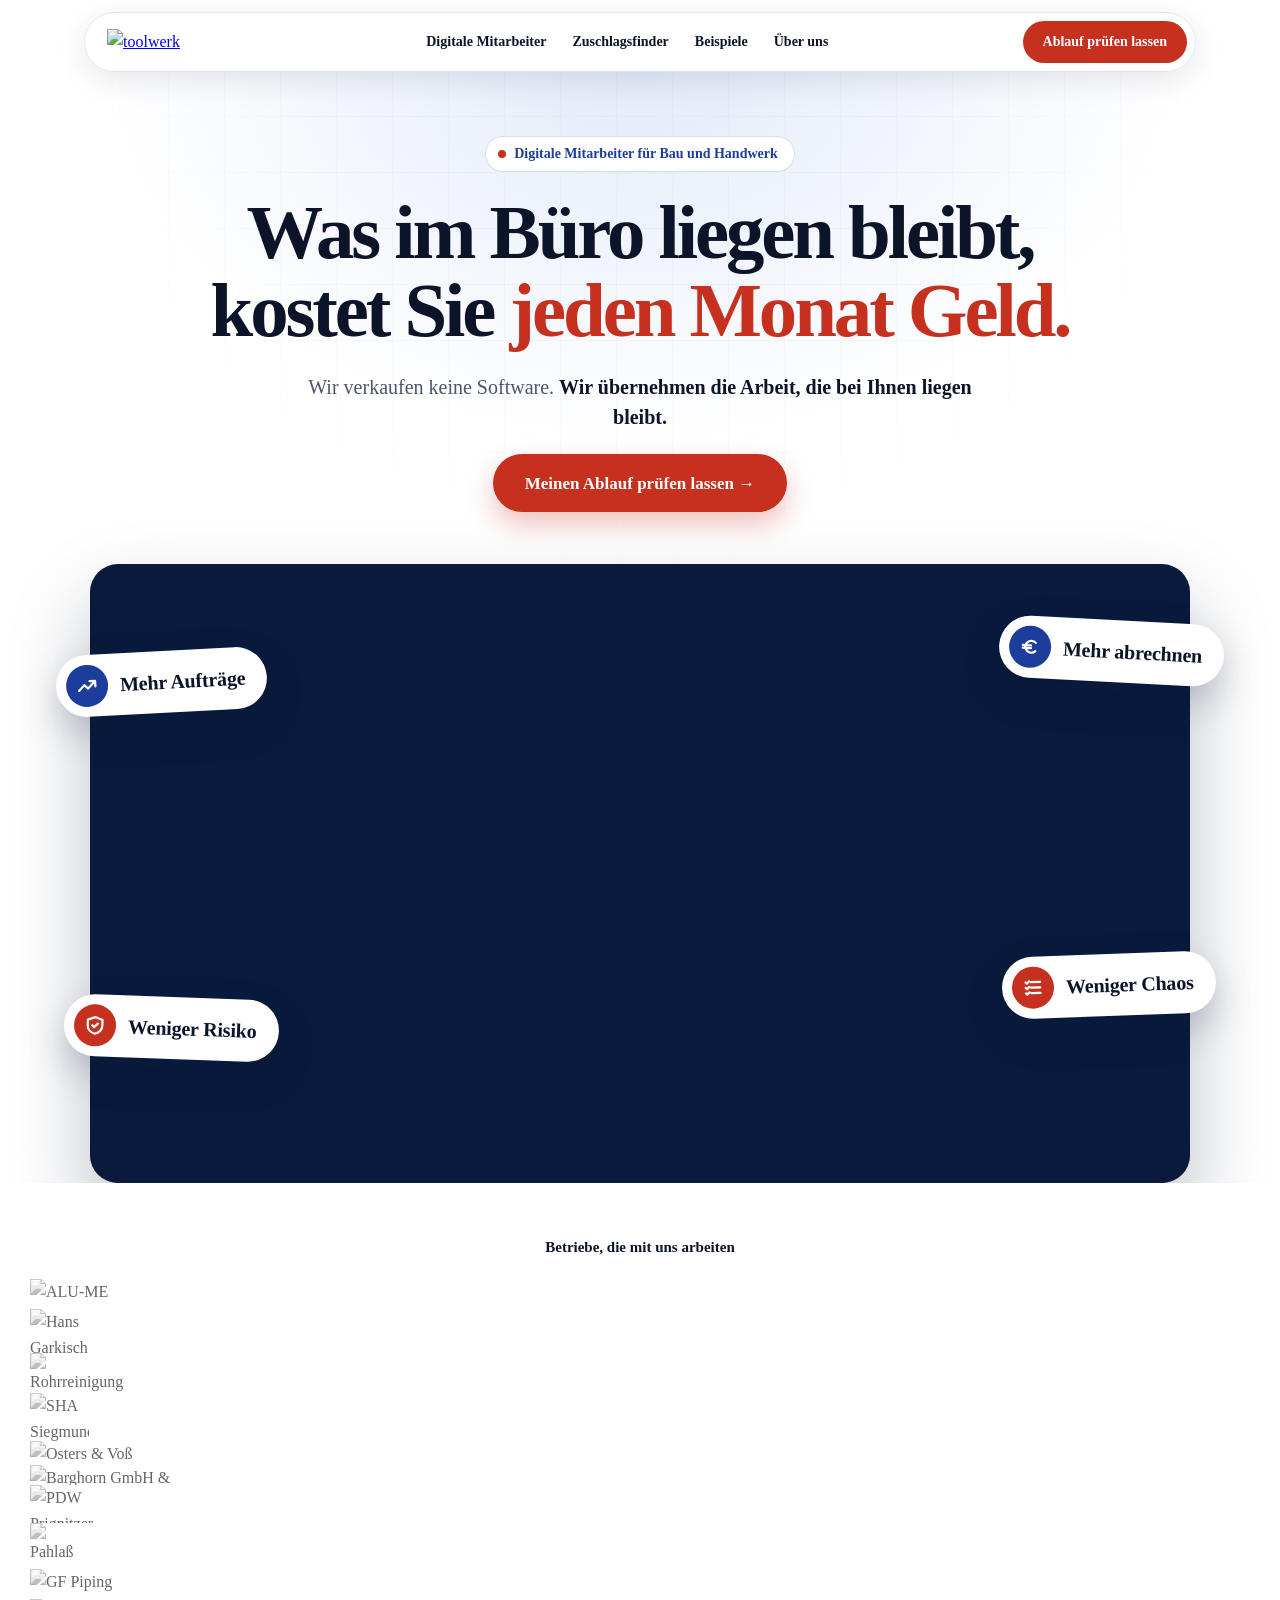
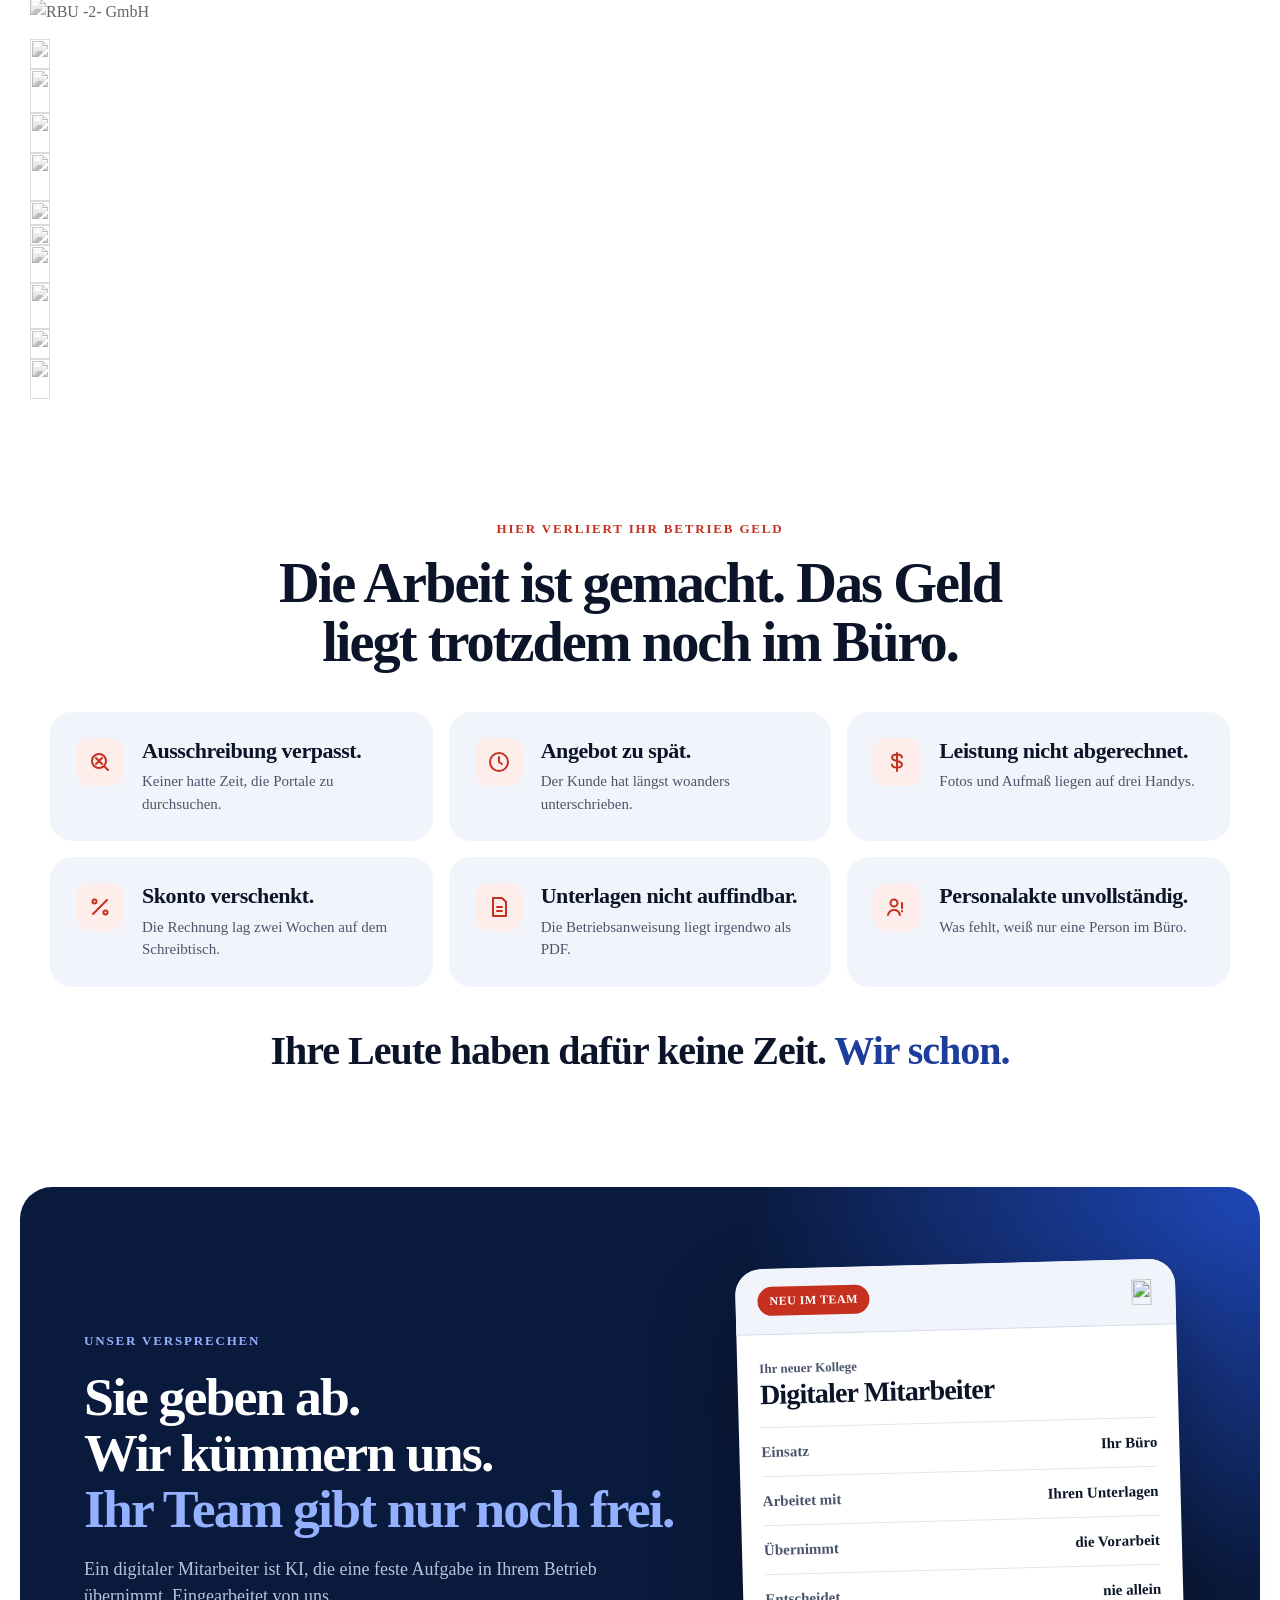
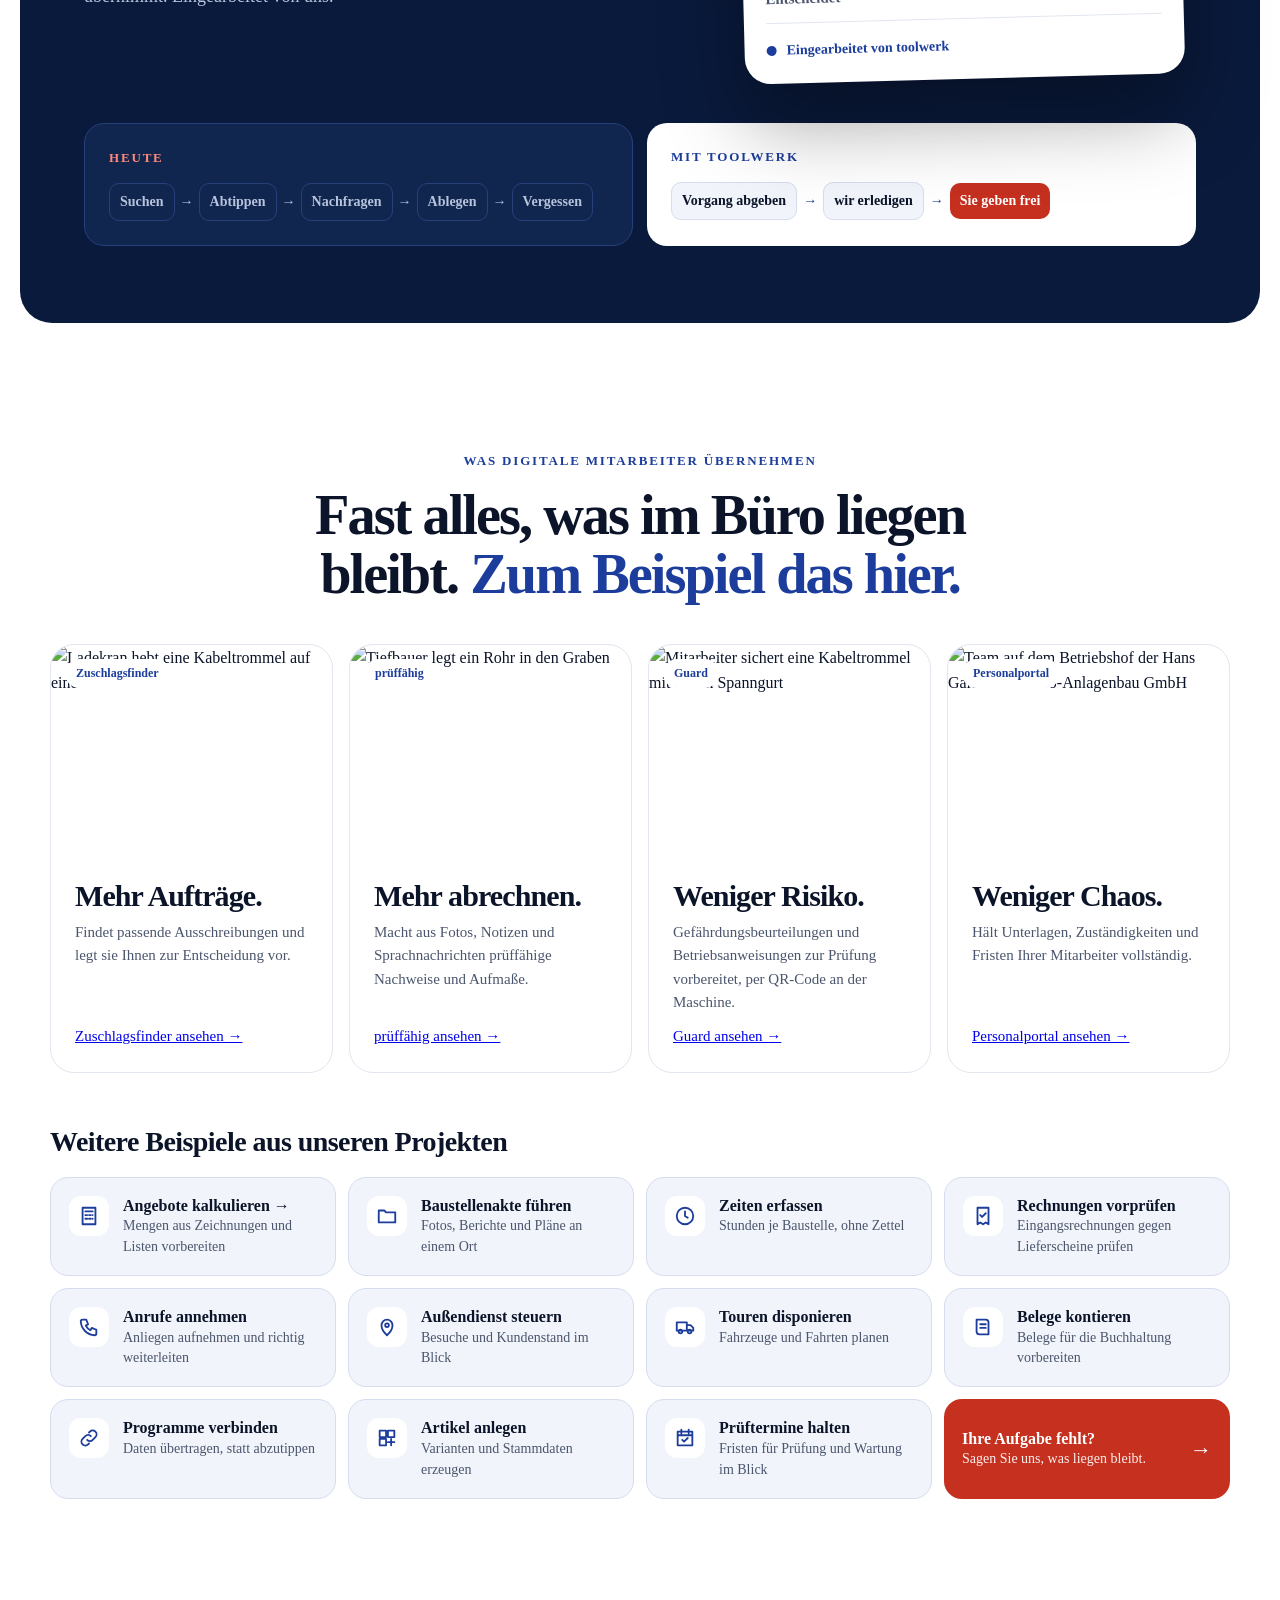
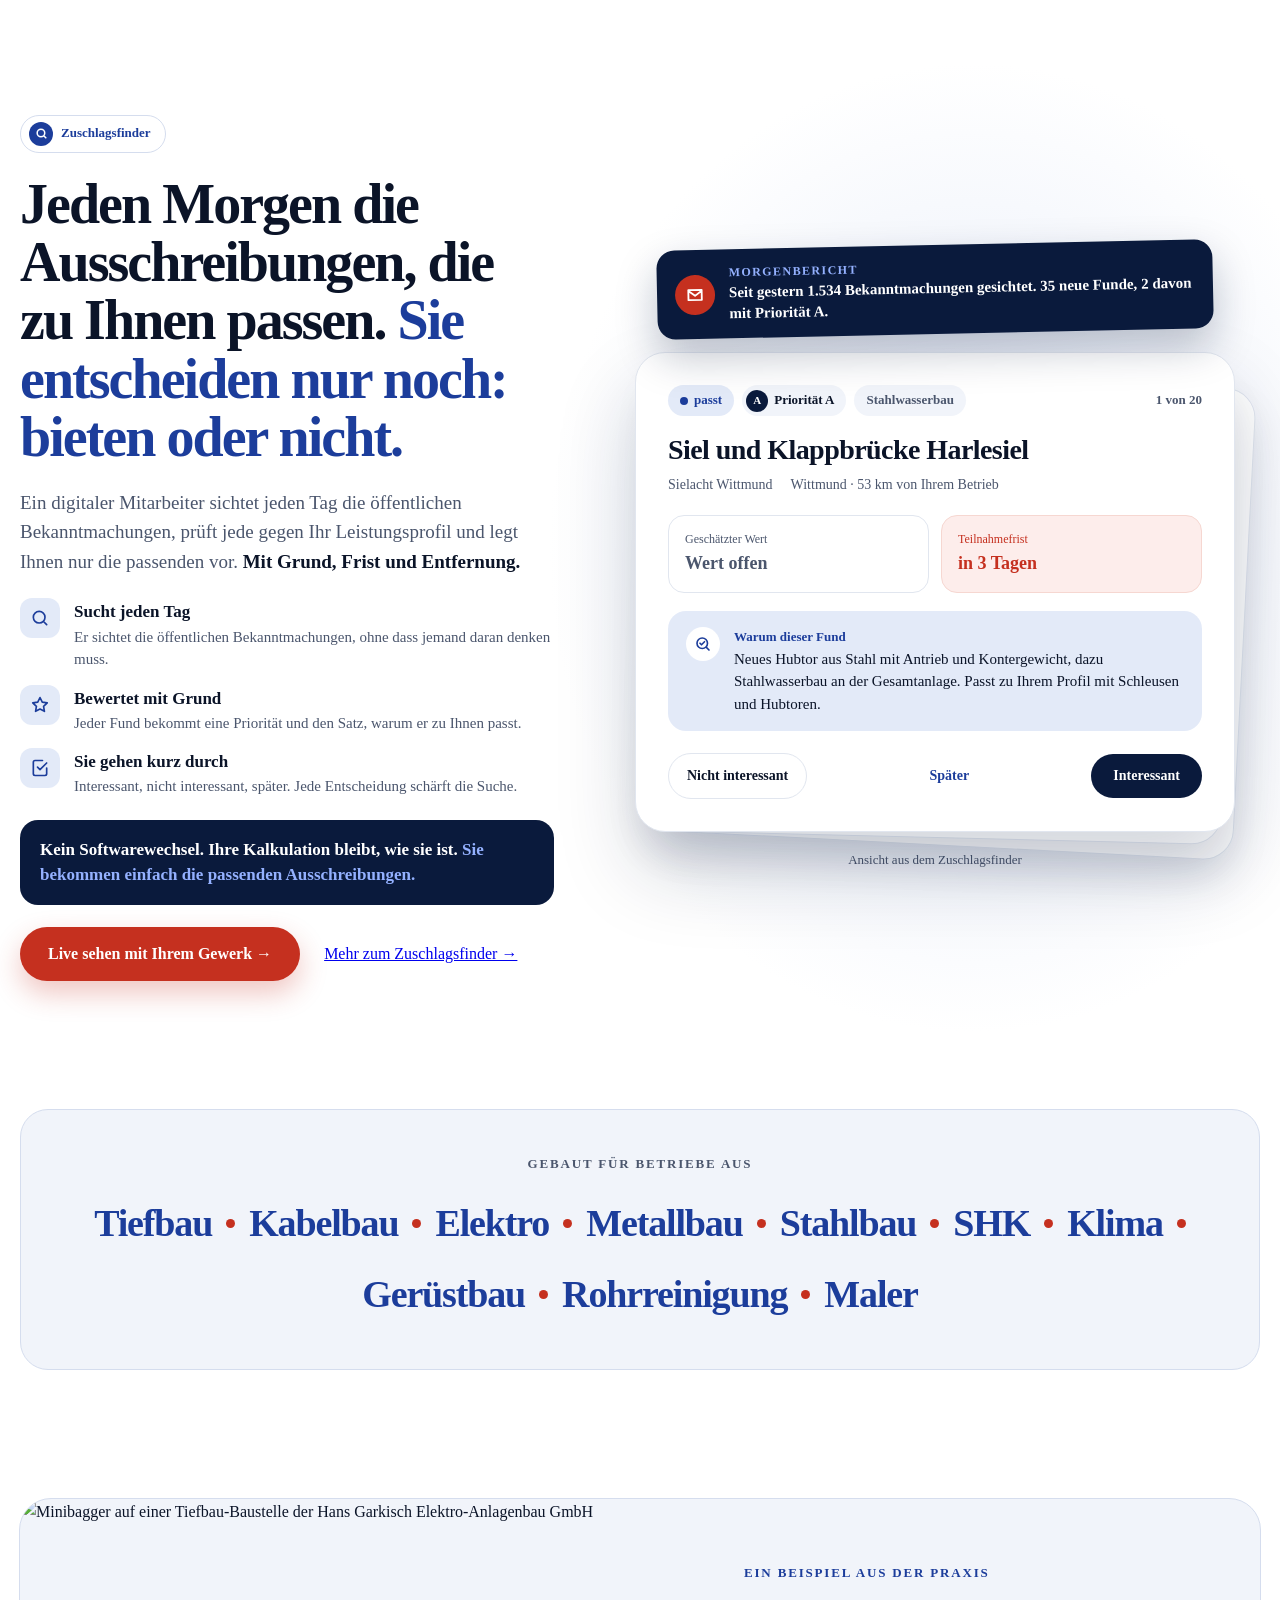
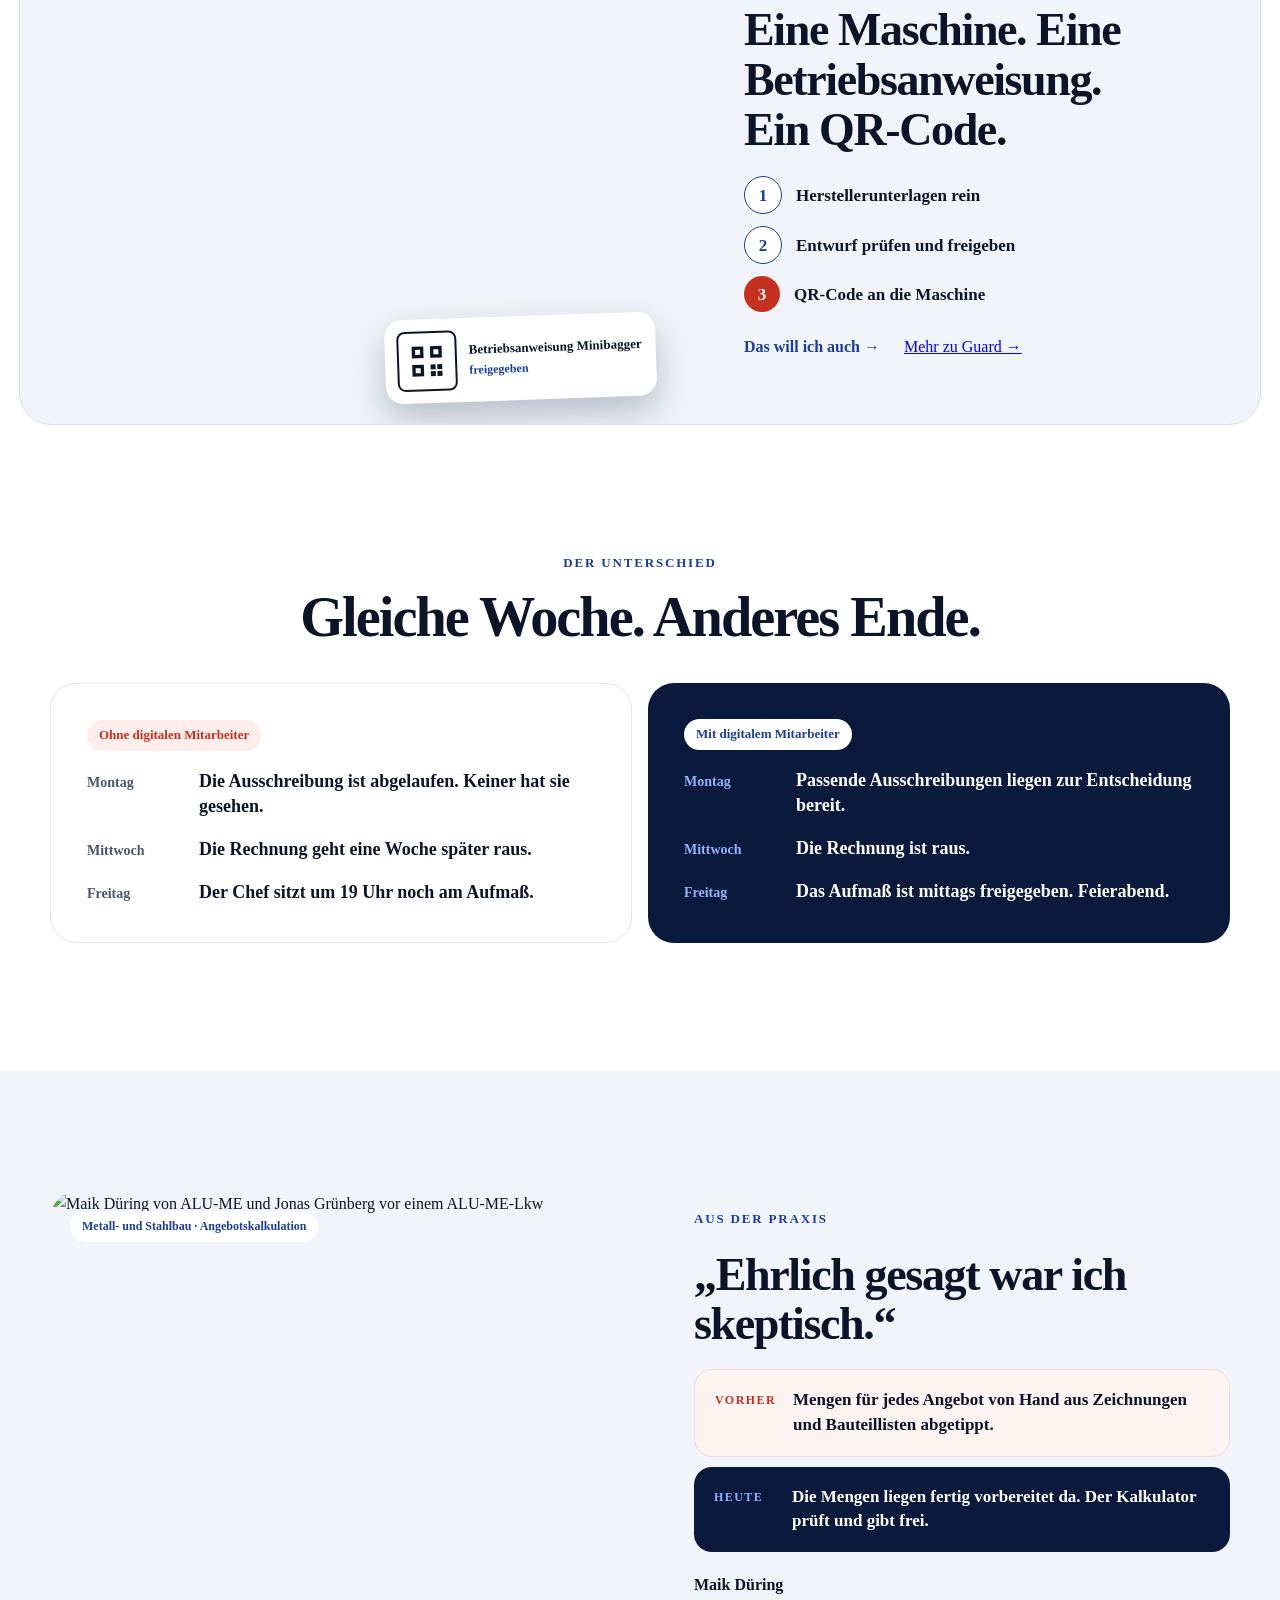
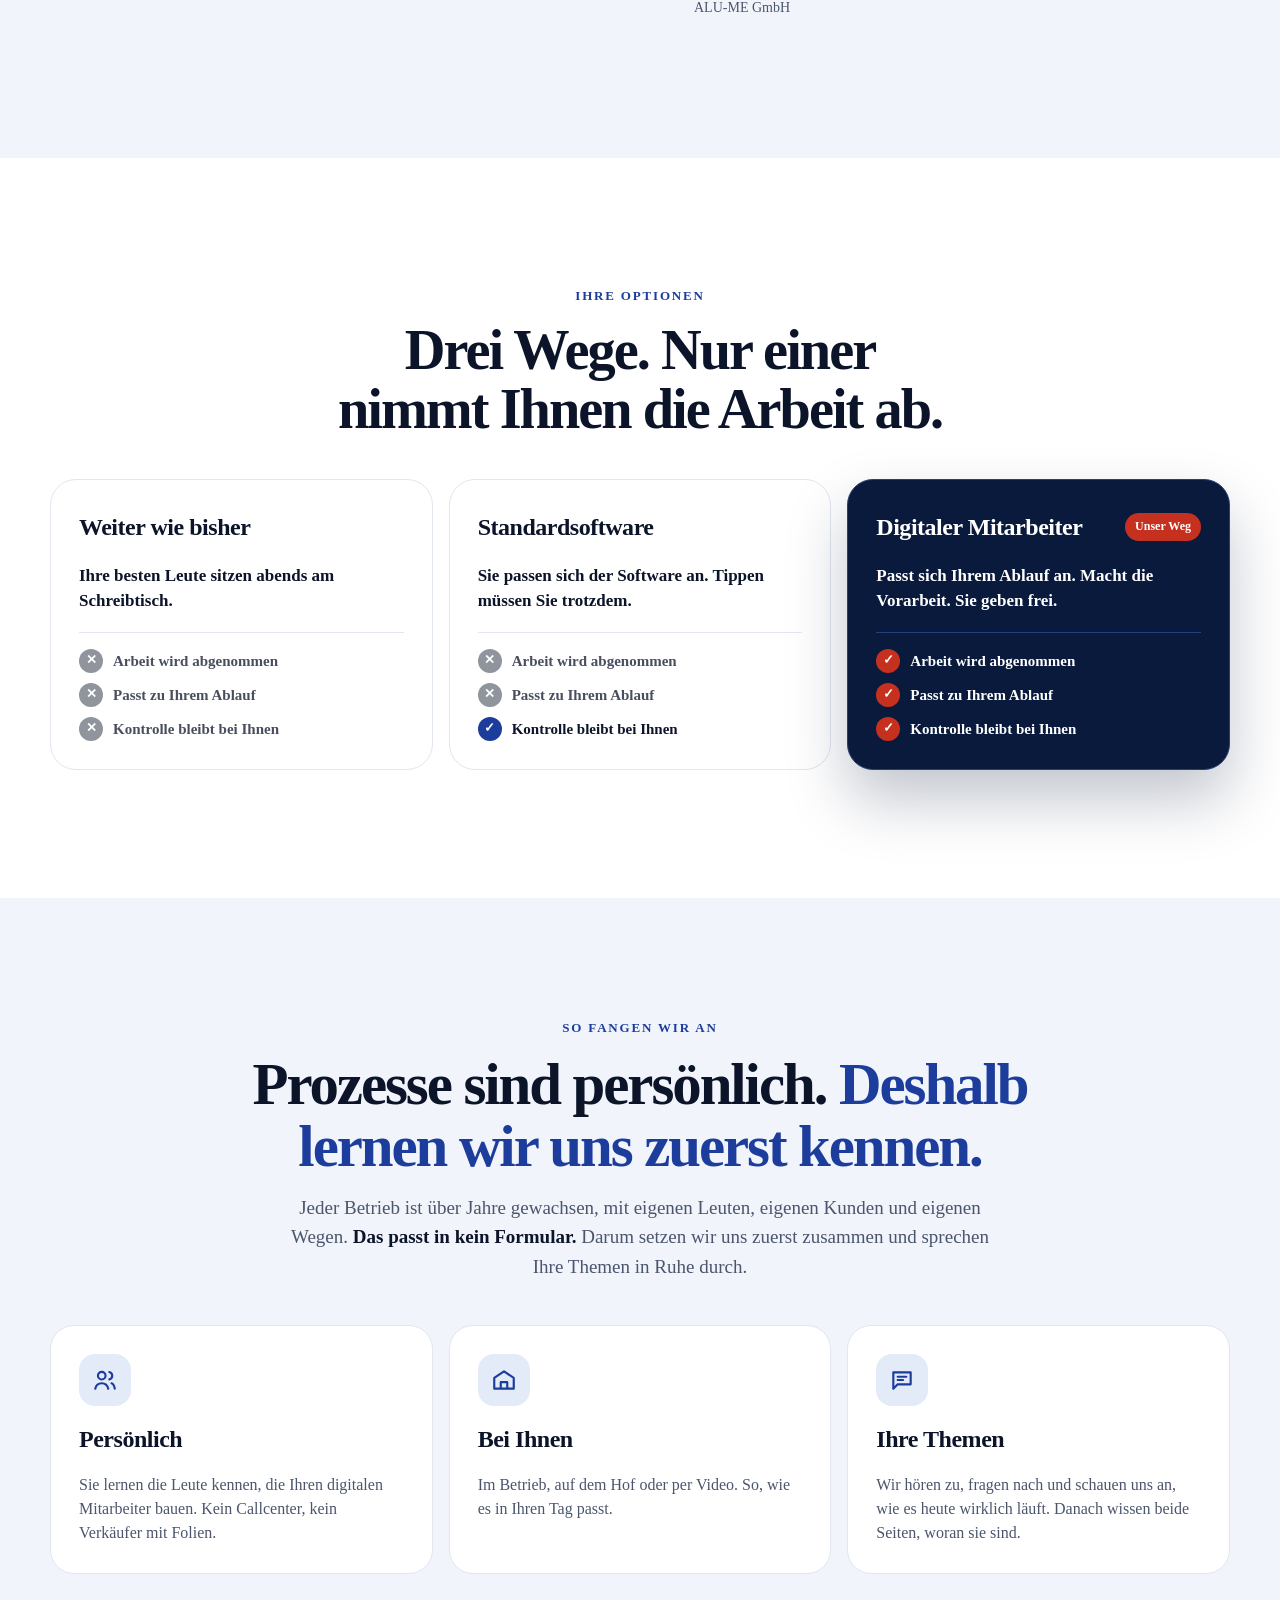
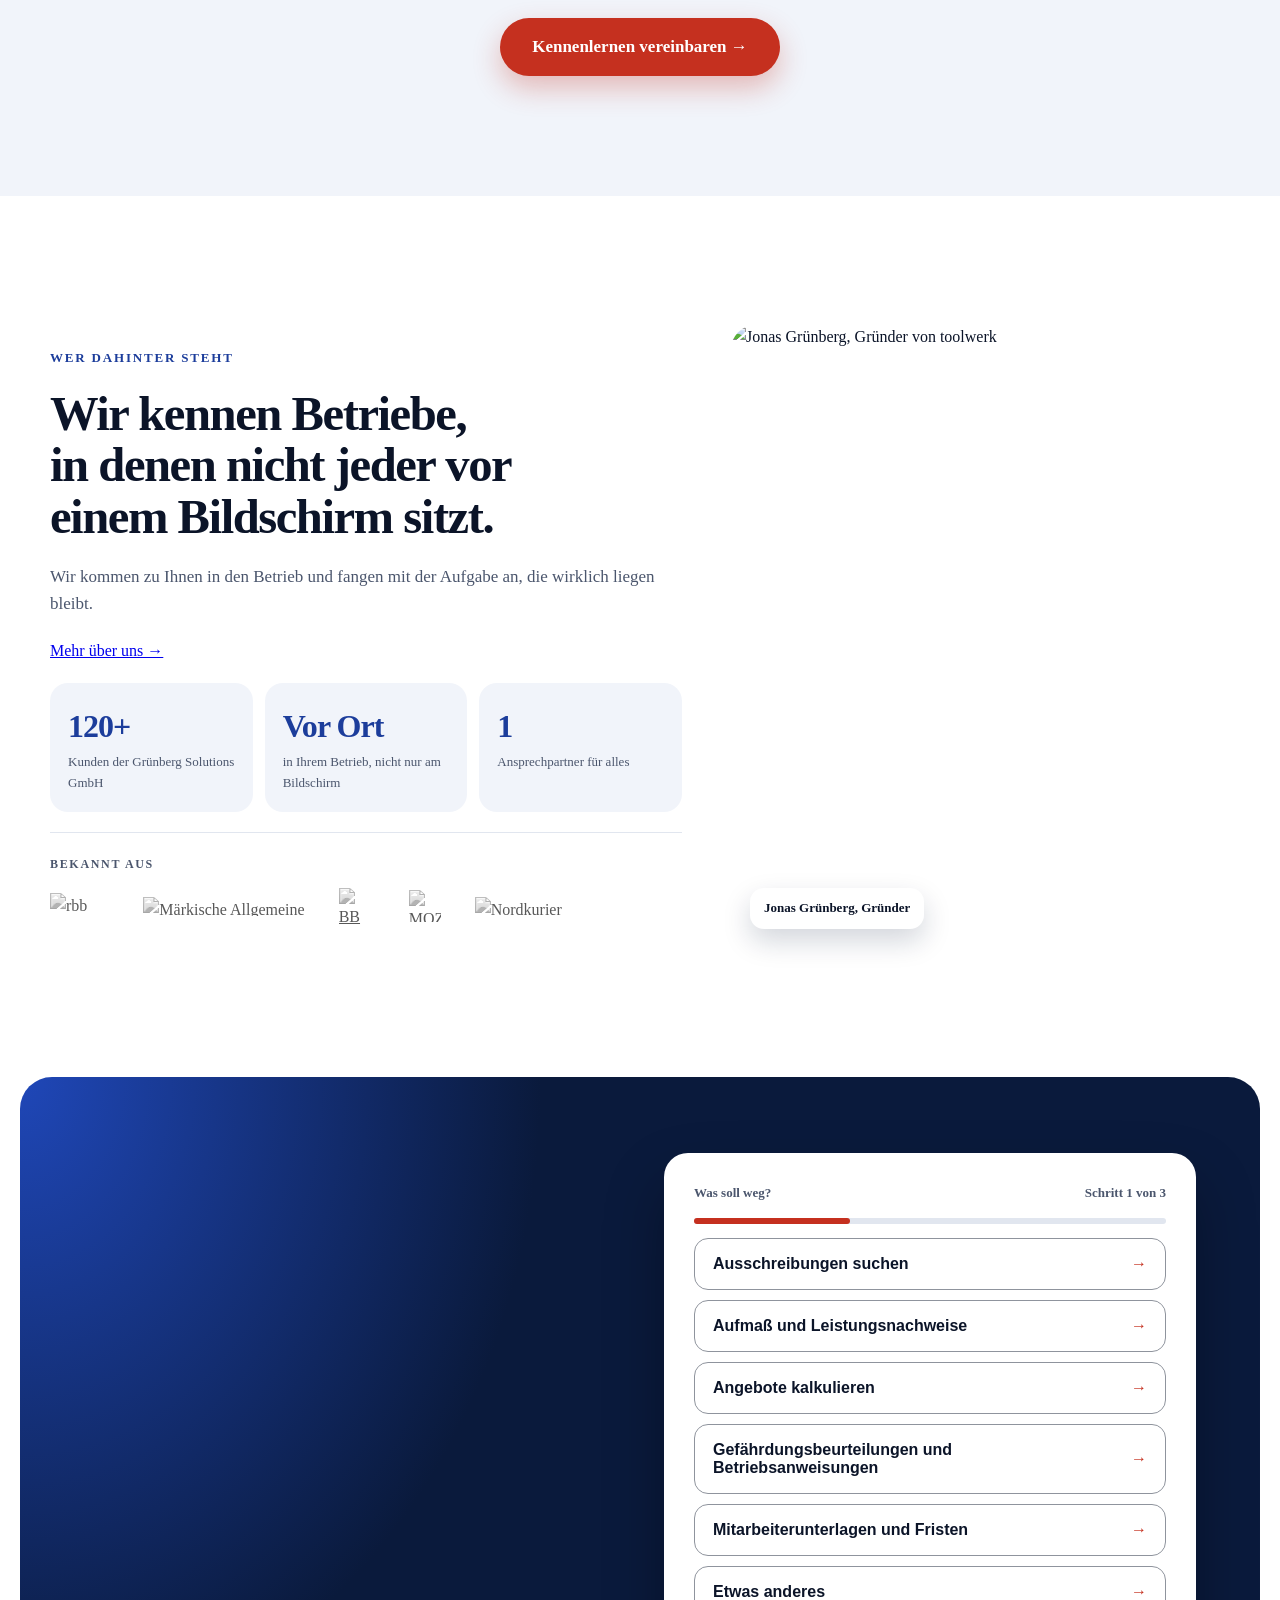
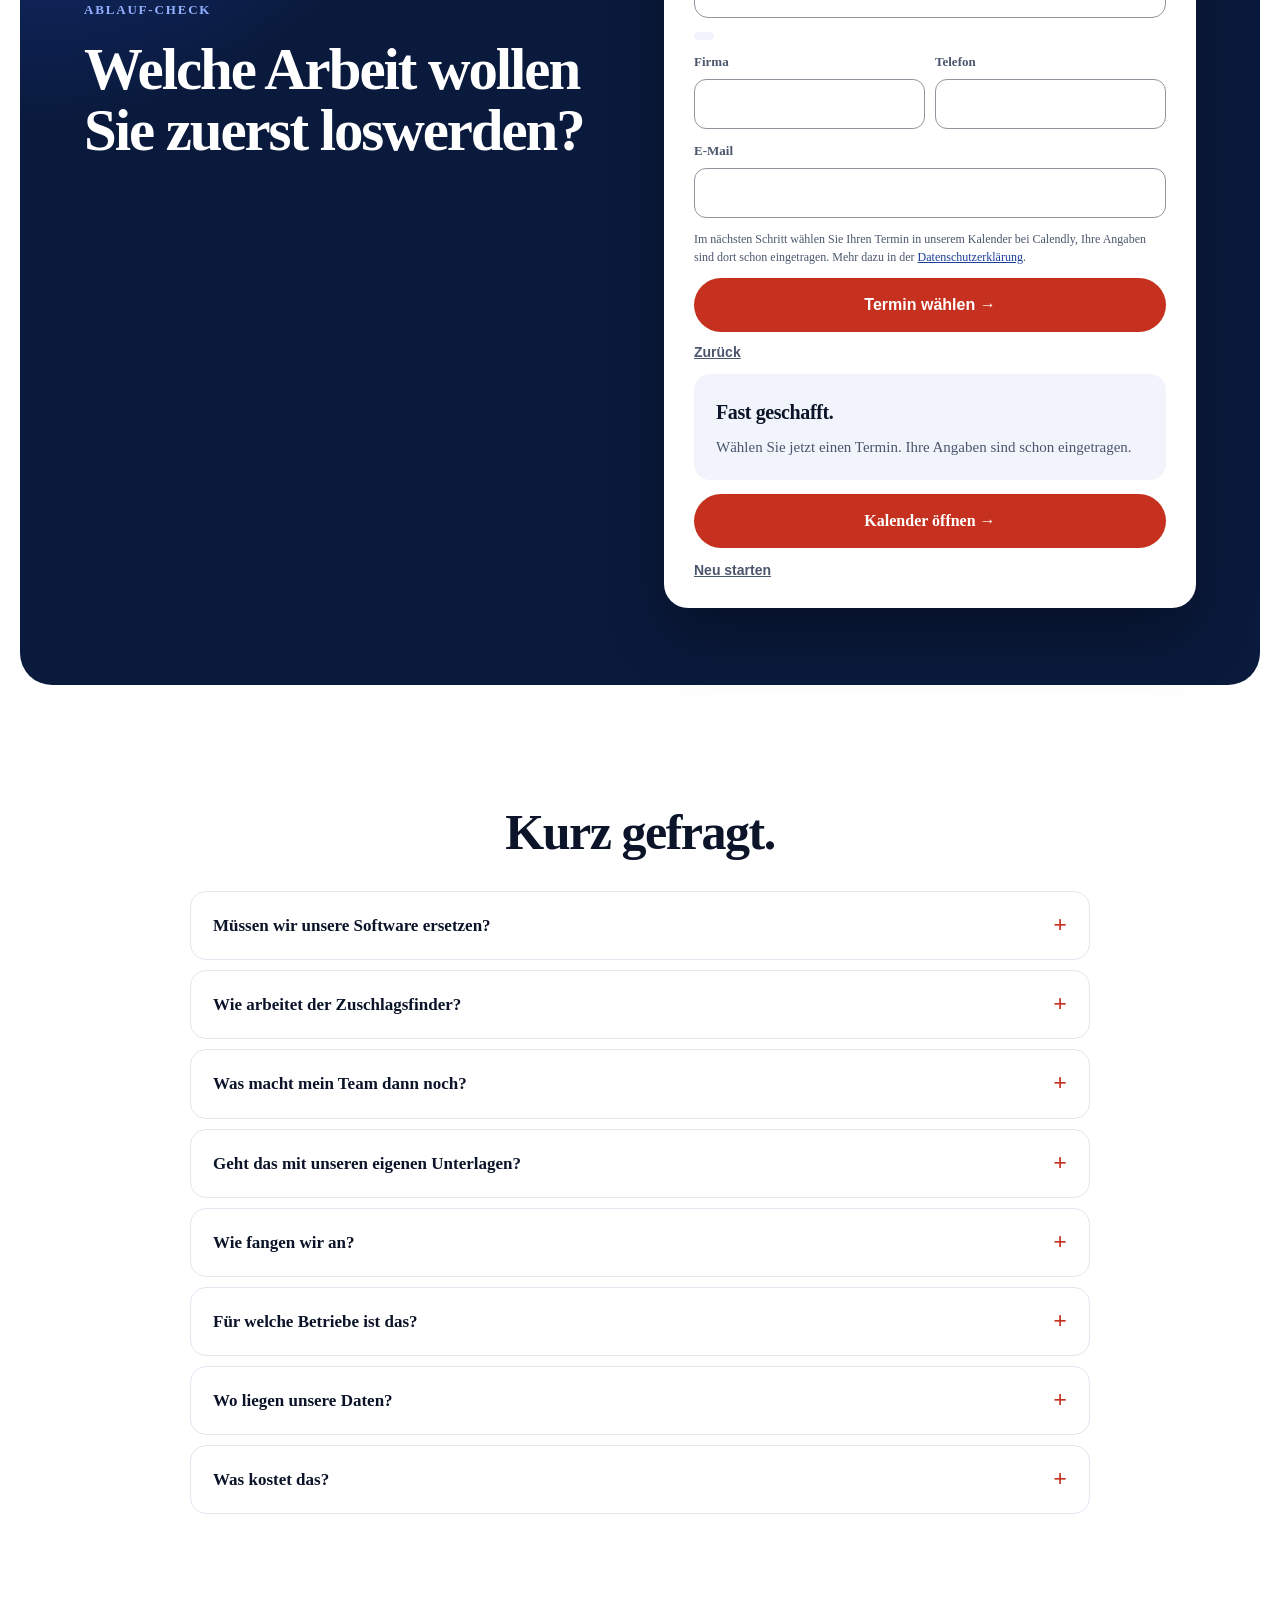
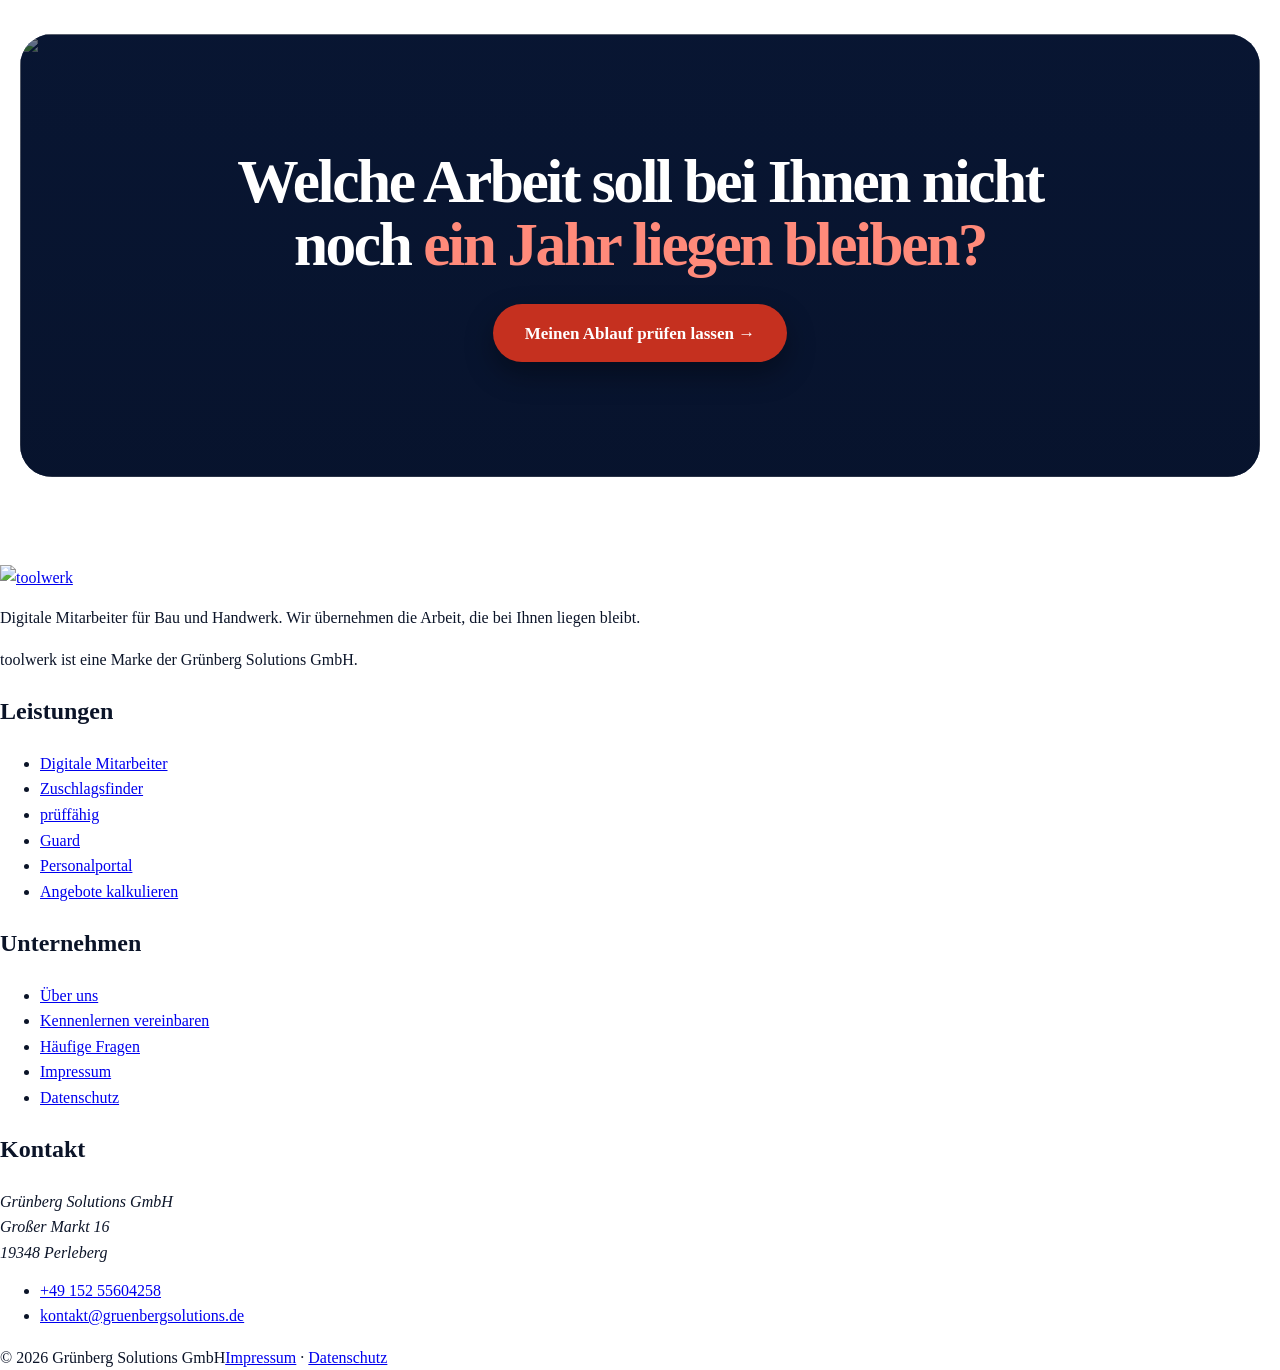
==== commit 2a063538: "SEO-Ausbau: sechs Unterseiten, Über uns, zweifarbiges Logo, strukturierte Daten - Neue Seiten: digit" ====
--- a/site/index.html
+++ b/site/index.html
@@ -3,39 +3,38 @@
 <head>
 <meta charset="utf-8">
 <meta name="viewport" content="width=device-width, initial-scale=1">
-<title>toolwerk: Digitale Mitarbeiter für Bau und Handwerk</title>
-<meta name="description" content="Wir verkaufen keine Software. Wir übernehmen die Arbeit, die bei Ihnen liegen bleibt. Digitale Mitarbeiter für Bau und Handwerk.">
+<title>Digitale Mitarbeiter für Bau und Handwerk | toolwerk</title>
+<meta name="description" content="Wir übernehmen die Arbeit, die im Büro liegen bleibt: Ausschreibungen, Aufmaß, Angebote, Unterlagen. Digitale Mitarbeiter mit KI, Ihr Team gibt frei.">
+<meta name="robots" content="index, follow, max-image-preview:large">
 <link rel="canonical" href="https://www.tool-werk.de/">
 <meta name="theme-color" content="#ffffff">
+<meta name="author" content="Grünberg Solutions GmbH">
 <link rel="icon" href="/favicon.svg" type="image/svg+xml">
 <link rel="icon" href="/favicon.png" type="image/png" sizes="64x64">
 <link rel="apple-touch-icon" href="/apple-touch-icon.png">
+<link rel="manifest" href="/site.webmanifest">
 <link rel="preload" href="/assets/fonts/plus-jakarta-sans-latin.woff2" as="font" type="font/woff2" crossorigin>
-<link rel="stylesheet" href="/assets/css/site.css?v=db4b42ca5a">
+<link rel="preload" as="image" href="/assets/img/hero-garkisch-leitungsgraben.webp" imagesrcset="/assets/img/hero-garkisch-leitungsgraben-960.webp 960w, /assets/img/hero-garkisch-leitungsgraben.webp 1800w" imagesizes="(max-width: 1132px) calc(100vw - 32px), 1100px" fetchpriority="high">
+<link rel="stylesheet" href="/assets/css/site.css?v=10f8229413">
 <meta property="og:type" content="website">
 <meta property="og:locale" content="de_DE">
 <meta property="og:site_name" content="toolwerk">
-<meta property="og:title" content="toolwerk: Digitale Mitarbeiter für Bau und Handwerk">
-<meta property="og:description" content="Wir verkaufen keine Software. Wir übernehmen die Arbeit, die bei Ihnen liegen bleibt. Digitale Mitarbeiter für Bau und Handwerk.">
+<meta property="og:title" content="Digitale Mitarbeiter für Bau und Handwerk | toolwerk">
+<meta property="og:description" content="Wir übernehmen die Arbeit, die im Büro liegen bleibt: Ausschreibungen, Aufmaß, Angebote, Unterlagen. Digitale Mitarbeiter mit KI, Ihr Team gibt frei.">
 <meta property="og:url" content="https://www.tool-werk.de/">
 <meta property="og:image" content="https://www.tool-werk.de/og.jpg">
 <meta property="og:image:width" content="1200">
 <meta property="og:image:height" content="630">
+<meta property="og:image:alt" content="Digitale Mitarbeiter für Bau und Handwerk | toolwerk">
 <meta name="twitter:card" content="summary_large_image">
-<script type="application/ld+json">{"@context": "https://schema.org", "@type": "Organization", "name": "toolwerk", "url": "https://www.tool-werk.de", "logo": "https://www.tool-werk.de/assets/img/toolwerk-logo-rot.svg", "description": "Digitale Mitarbeiter für Bau und Handwerk.", "parentOrganization": {"@type": "Organization", "name": "Grünberg Solutions GmbH", "address": {"@type": "PostalAddress", "streetAddress": "Großer Markt 16", "postalCode": "19348", "addressLocality": "Perleberg", "addressCountry": "DE"}}}</script>
+<script type="application/ld+json">{"@context":"https://schema.org","@graph":[{"@type":"Organization","@id":"https://www.tool-werk.de/#org","name":"toolwerk","url":"https://www.tool-werk.de/","logo":{"@type":"ImageObject","url":"https://www.tool-werk.de/assets/img/toolwerk-logo-quadrat.png","width":512,"height":512},"image":"https://www.tool-werk.de/og.jpg","description":"Digitale Mitarbeiter für Bau und Handwerk: KI, die eine feste Aufgabe im Betrieb übernimmt und alles zur Freigabe vorlegt.","slogan":"Wir übernehmen die Arbeit, die bei Ihnen liegen bleibt.","parentOrganization":{"@type":"Organization","name":"Grünberg Solutions GmbH","url":"https://www.gruenbergsolutions.de/"},"address":{"@type":"PostalAddress","streetAddress":"Großer Markt 16","postalCode":"19348","addressLocality":"Perleberg","addressRegion":"Brandenburg","addressCountry":"DE"},"telephone":"+49 152 55604258","email":"kontakt@gruenbergsolutions.de","founder":{"@type":"Person","@id":"https://www.tool-werk.de/ueber-uns#jonas","name":"Jonas Grünberg"},"areaServed":{"@type":"Country","name":"Deutschland"},"knowsAbout":["Digitale Mitarbeiter","Künstliche Intelligenz im Handwerk","Künstliche Intelligenz im Bau","Öffentliche Ausschreibungen","Aufmaß","Arbeitsschutz","Betriebsanweisungen","Gefährdungsbeurteilungen","Angebotskalkulation","Personalverwaltung"],"hasOfferCatalog":{"@type":"OfferCatalog","name":"Digitale Mitarbeiter für Bau und Handwerk","itemListElement":[{"@type":"Offer","itemOffered":{"@type":"Service","name":"Digitale Mitarbeiter","url":"https://www.tool-werk.de/digitale-mitarbeiter"}},{"@type":"Offer","itemOffered":{"@type":"Service","name":"Zuschlagsfinder","url":"https://www.tool-werk.de/zuschlagsfinder"}},{"@type":"Offer","itemOffered":{"@type":"Service","name":"prüffähig","url":"https://www.tool-werk.de/pruefaehig"}},{"@type":"Offer","itemOffered":{"@type":"Service","name":"Guard","url":"https://www.tool-werk.de/guard"}},{"@type":"Offer","itemOffered":{"@type":"Service","name":"Personalportal","url":"https://www.tool-werk.de/personalportal"}},{"@type":"Offer","itemOffered":{"@type":"Service","name":"Angebote kalkulieren","url":"https://www.tool-werk.de/angebote-kalkulieren"}}]}},{"@type":"WebSite","@id":"https://www.tool-werk.de/#website","url":"https://www.tool-werk.de/","name":"toolwerk","inLanguage":"de-DE","publisher":{"@id":"https://www.tool-werk.de/#org"}},{"@type":"WebPage","@id":"https://www.tool-werk.de/#seite","url":"https://www.tool-werk.de/","name":"Digitale Mitarbeiter für Bau und Handwerk | toolwerk","isPartOf":{"@id":"https://www.tool-werk.de/#website"},"about":{"@id":"https://www.tool-werk.de/#org"},"inLanguage":"de-DE","primaryImageOfPage":"https://www.tool-werk.de/assets/img/hero-garkisch-leitungsgraben.webp"},{"@type":"FAQPage","@id":"https://www.tool-werk.de/#fragen","mainEntity":[{"@type":"Question","name":"Müssen wir unsere Software ersetzen?","acceptedAnswer":{"@type":"Answer","text":"Nein. Wir setzen dort an, wo heute noch von Hand gearbeitet wird."}},{"@type":"Question","name":"Wie arbeitet der Zuschlagsfinder?","acceptedAnswer":{"@type":"Answer","text":"Er sichtet jeden Tag die öffentlichen Ausschreibungen, bewertet sie für Ihren Betrieb und meldet Ihnen die passenden. Kalkulation und Abgabe laufen bei Ihnen wie gewohnt."}},{"@type":"Question","name":"Was macht mein Team dann noch?","acceptedAnswer":{"@type":"Answer","text":"Prüfen und freigeben. Die Fleißarbeit davor übernehmen wir."}},{"@type":"Question","name":"Geht das mit unseren eigenen Unterlagen?","acceptedAnswer":{"@type":"Answer","text":"Ja, genau damit fangen wir an."}},{"@type":"Question","name":"Wie fangen wir an?","acceptedAnswer":{"@type":"Answer","text":"Mit einem persönlichen Gespräch über Ihre Abläufe. Bei Ihnen im Betrieb oder per Video."}},{"@type":"Question","name":"Für welche Betriebe ist das?","acceptedAnswer":{"@type":"Answer","text":"Für Betriebe aus Bau und Handwerk, in denen nicht jeder am Schreibtisch sitzt."}},{"@type":"Question","name":"Wo liegen unsere Daten?","acceptedAnswer":{"@type":"Answer","text":"Gespeichert in einem Rechenzentrum in Frankfurt am Main. Die Daten gehören Ihnen."}},{"@type":"Question","name":"Was kostet das?","acceptedAnswer":{"@type":"Answer","text":"Das klären wir nach dem ersten Gespräch, passend zum Umfang."}}]}]}</script>
 </head>
 <body style="margin:0">
-
 <div style="width: 100%; background: #ffffff; color: #0b1428; font-size: 16px; line-height: 1.6;">
 <div style="position: sticky; top: 12px; z-index: 30; padding-inline: 16px; margin-top: 12px;">
-<nav style="max-width: 1080px; margin: 0 auto; display: flex; align-items: center; justify-content: space-between; gap: 16px; padding: 8px 8px 8px 22px; background: rgba(255,255,255,0.95); border: 1px solid #e1e6ef; border-radius: 999px; box-shadow: 0 8px 30px rgba(10,26,60,0.10);">
-<a aria-label="toolwerk Startseite" href="/" style="display: flex; align-items: center; flex: 0 0 auto;"><img alt="toolwerk" decoding="async" fetchpriority="auto" height="284" src="/assets/img/toolwerk-logo-rot.svg" style="height: 26px; width: auto; display: block;" width="1366"/></a>
-<div class="tw-nav-links" style="display: flex; gap: 26px; font-size: 14px; font-weight: 600;">
-<a href="#beispiele" style="text-decoration: none; color: #0b1428;">Beispiele</a>
-<a href="#zuschlagsfinder" style="text-decoration: none; color: #0b1428;">Zuschlagsfinder</a>
-<a href="#praxis" style="text-decoration: none; color: #0b1428;">Praxis</a>
-<a href="#fragen" style="text-decoration: none; color: #0b1428;">Fragen</a>
-</div>
+<nav aria-label="Hauptnavigation" style="max-width: 1080px; margin: 0 auto; display: flex; align-items: center; justify-content: space-between; gap: 16px; padding: 8px 8px 8px 22px; background: rgba(255,255,255,0.95); border: 1px solid #e1e6ef; border-radius: 999px; box-shadow: 0 8px 30px rgba(10,26,60,0.10);">
+<a aria-label="toolwerk Startseite" href="/" style="display: flex; align-items: center; flex: 0 0 auto;"><img alt="toolwerk" decoding="async" height="284" src="/assets/img/toolwerk-logo.svg" style="height: 26px; width: auto; display: block;" width="1366"/></a>
+<div class="tw-nav-links" style="display: flex; gap: 26px; font-size: 14px; font-weight: 600;"><a href="/digitale-mitarbeiter" style="text-decoration: none; color: #0b1428;">Digitale Mitarbeiter</a><a href="/zuschlagsfinder" style="text-decoration: none; color: #0b1428;">Zuschlagsfinder</a><a href="#beispiele" style="text-decoration: none; color: #0b1428;">Beispiele</a><a href="/ueber-uns" style="text-decoration: none; color: #0b1428;">Über uns</a></div>
 <a class="tw-nav-cta" href="#check" style="display: inline-flex; align-items: center; height: 42px; padding: 0 20px; border-radius: 999px; background: #c5301f; color: #ffffff; font-size: 14px; font-weight: 700; text-decoration: none; white-space: nowrap;">Ablauf prüfen lassen</a>
 </nav>
 </div>
@@ -43,16 +42,14 @@
 <div aria-hidden="true" style="position: absolute; inset: -12px 0 auto 0; height: 780px; background: radial-gradient(60% 70% at 50% 0%, #e3eaf8 0%, #ffffff 70%);"></div>
 <div aria-hidden="true" style="position: absolute; inset: -12px 0 auto 0; height: 780px; background-image: linear-gradient(to right, #e1e6ef 1px, transparent 1px), linear-gradient(to bottom, #e1e6ef 1px, transparent 1px); background-size: 56px 56px; opacity: 0.6; -webkit-mask-image: radial-gradient(60% 70% at 50% 10%, #000 0%, transparent 80%); mask-image: radial-gradient(60% 70% at 50% 10%, #000 0%, transparent 80%);"></div>
 <div style="position: relative; max-width: 1180px; margin: 0 auto; display: flex; flex-direction: column; align-items: center; gap: 22px; text-align: center;">
-<span style="display: inline-flex; align-items: center; gap: 8px; padding: 7px 16px 7px 12px; border-radius: 999px; background: #ffffff; border: 1px solid #d5ddee; font-size: 14px; font-weight: 700; color: #1c3d9b;"><span style="width: 8px; height: 8px; border-radius: 50%; background: #c5301f;"></span>Digitale Mitarbeiter für Bau und Handwerk</span>
-<h1 style="margin: 0; max-width: 1000px; font-size: clamp(40px, 6vw, 82px); line-height: 1.02; font-weight: 800; letter-spacing: -0.04em; text-wrap: balance;">Was im Büro liegen bleibt, kostet Sie <span style="color: #c5301f;">jeden Monat Geld.</span></h1>
+
+<h1 style="margin: 0; max-width: 1000px; font-size: clamp(40px, 6vw, 82px); line-height: 1.02; font-weight: 800; letter-spacing: -0.04em; text-wrap: balance; display: flex; flex-direction: column; align-items: center; gap: 22px;"><span style="display: inline-flex; align-items: center; gap: 8px; padding: 7px 16px 7px 12px; border-radius: 999px; background: #ffffff; border: 1px solid #d5ddee; font-size: 14px; font-weight: 700; color: #1c3d9b; line-height: 1.4; letter-spacing: normal;"><span style="width: 8px; height: 8px; border-radius: 50%; background: #c5301f;"></span>Digitale Mitarbeiter für Bau und Handwerk</span><span style="display: block;">Was im Büro liegen bleibt, kostet Sie <span style="color: #c5301f;">jeden Monat Geld.</span></span></h1>
 <p style="margin: 0; max-width: 680px; font-size: 20px; line-height: 1.5; color: #4b566d;">Wir verkaufen keine Software. <b style="color: #0b1428;">Wir übernehmen die Arbeit, die bei Ihnen liegen bleibt.</b></p>
 <a href="#check" style="display: inline-flex; align-items: center; height: 58px; padding: 0 32px; border-radius: 999px; background: #c5301f; color: #ffffff; font-size: 17px; font-weight: 700; text-decoration: none; box-shadow: 0 12px 28px rgba(197,48,31,0.3);">Meinen Ablauf prüfen lassen →</a>
 <div style="width: 100%; max-width: 1100px; margin-top: 30px; position: relative;">
 <div style="position: relative; aspect-ratio: 16 / 9; max-width: 100%; border-radius: 28px; overflow: hidden; box-shadow: 0 40px 80px rgba(10,26,60,0.28); background: #0a1a3c;">
-<img alt="Elektriker im Leitungsgraben auf einer Baustelle der Hans Garkisch Elektro-Anlagenbau GmbH" class="tw-photo" decoding="async" fetchpriority="high" height="1200" src="/assets/img/hero-garkisch-leitungsgraben.webp" style="position: absolute; inset: 0; width: 100%; height: 100%; object-fit: cover; object-position: 50% 45%;" width="1800"/>
+<img alt="Elektriker im Leitungsgraben auf einer Baustelle der Hans Garkisch Elektro-Anlagenbau GmbH" class="tw-photo" decoding="async" fetchpriority="high" height="1200" sizes="(max-width: 1132px) calc(100vw - 32px), 1100px" src="/assets/img/hero-garkisch-leitungsgraben.webp" srcset="/assets/img/hero-garkisch-leitungsgraben-960.webp 960w, /assets/img/hero-garkisch-leitungsgraben.webp 1800w" style="position: absolute; inset: 0; width: 100%; height: 100%; object-fit: cover; object-position: 50% 45%;" width="1800"/>
 <div aria-hidden="true" style="position: absolute; inset: 0; background: linear-gradient(180deg, rgba(10,26,60,0) 40%, rgba(10,26,60,0.6) 100%);"></div>
-
-
 </div>
 <span class="tw-sticker" style="position: absolute; left: -34px; top: 14%; display: inline-flex; align-items: center; gap: 12px; padding: 10px 22px 10px 10px; border-radius: 999px; background: #ffffff; box-shadow: 0 16px 36px rgba(10,26,60,0.22); font-size: 20px; font-weight: 800; letter-spacing: -0.01em; color: #0b1428; transform: rotate(-3deg);"><span style="width: 42px; height: 42px; border-radius: 50%; background: #1c3d9b; display: flex; align-items: center; justify-content: center;"><svg aria-hidden="true" fill="none" height="22" stroke="#ffffff" stroke-linecap="round" stroke-linejoin="round" stroke-width="2.4" viewbox="0 0 24 24" width="22"><path d="M3 17l6-6 4 4 8-8M15 7h6v6"></path></svg></span>Mehr Aufträge</span>
 <span class="tw-sticker" style="position: absolute; right: -34px; top: 9%; display: inline-flex; align-items: center; gap: 12px; padding: 10px 22px 10px 10px; border-radius: 999px; background: #ffffff; box-shadow: 0 16px 36px rgba(10,26,60,0.22); font-size: 20px; font-weight: 800; letter-spacing: -0.01em; color: #0b1428; transform: rotate(3deg);"><span style="width: 42px; height: 42px; border-radius: 50%; background: #1c3d9b; display: flex; align-items: center; justify-content: center;"><svg aria-hidden="true" fill="none" height="22" stroke="#ffffff" stroke-linecap="round" stroke-linejoin="round" stroke-width="2.4" viewbox="0 0 24 24" width="22"><path d="M18 7.5A6.5 6.5 0 1 0 18 16.5M4 10.5h9M4 13.5h9"></path></svg></span>Mehr abrechnen</span>
@@ -202,43 +199,43 @@
 <div style="display: grid; grid-template-columns: repeat(auto-fit, minmax(270px, 1fr)); gap: 16px;">
 <article style="border-radius: 24px; overflow: hidden; background: #ffffff; border: 1px solid #e1e6ef; display: flex; flex-direction: column;">
 <div style="position: relative;">
-<img alt="Ladekran hebt eine Kabeltrommel auf einer Baustelle" class="tw-photo" decoding="async" height="900" loading="lazy" src="/assets/img/garkisch-ladekran-kabeltrommel.webp" style="width: 100%; max-width: 100%; aspect-ratio: 4 / 3; object-fit: cover; object-position: 62% 50%; display: block; height: auto;" width="1600"/>
+<img alt="Ladekran hebt eine Kabeltrommel auf einer Baustelle" class="tw-photo" decoding="async" height="900" loading="lazy" sizes="(max-width: 760px) calc(100vw - 32px), 50vw" src="/assets/img/garkisch-ladekran-kabeltrommel.webp" srcset="/assets/img/garkisch-ladekran-kabeltrommel-800.webp 800w, /assets/img/garkisch-ladekran-kabeltrommel.webp 1600w" style="width: 100%; max-width: 100%; aspect-ratio: 4 / 3; object-fit: cover; object-position: 62% 50%; display: block; height: auto;" width="1600"/>
 <span style="position: absolute; left: 14px; top: 14px; padding: 5px 11px; border-radius: 999px; background: #ffffff; color: #1c3d9b; font-size: 12px; font-weight: 800;">Zuschlagsfinder</span>
 </div>
 <div style="padding: 24px; display: flex; flex-direction: column; gap: 10px; flex: 1;">
 <h3 style="margin: 0; font-size: 30px; line-height: 1.05; font-weight: 800; letter-spacing: -0.03em;">Mehr Aufträge.</h3>
 <p style="margin: 0; font-size: 15px; line-height: 1.55; color: #4b566d;">Findet passende Ausschreibungen und legt sie Ihnen zur Entscheidung vor.</p>
-</div>
+<a class="tw-link" href="/zuschlagsfinder" style="margin-top: auto; font-size: 15px;">Zuschlagsfinder ansehen →</a></div>
 </article>
 <article style="border-radius: 24px; overflow: hidden; background: #ffffff; border: 1px solid #e1e6ef; display: flex; flex-direction: column;">
 <div style="position: relative;">
-<img alt="Tiefbauer legt ein Rohr in den Graben" class="tw-photo" decoding="async" height="900" loading="lazy" src="/assets/img/garkisch-rohr-im-graben.webp" style="width: 100%; max-width: 100%; aspect-ratio: 4 / 3; object-fit: cover; object-position: 55% 50%; display: block; height: auto;" width="1600"/>
+<img alt="Tiefbauer legt ein Rohr in den Graben" class="tw-photo" decoding="async" height="900" loading="lazy" sizes="(max-width: 760px) calc(100vw - 32px), 50vw" src="/assets/img/garkisch-rohr-im-graben.webp" srcset="/assets/img/garkisch-rohr-im-graben-800.webp 800w, /assets/img/garkisch-rohr-im-graben.webp 1600w" style="width: 100%; max-width: 100%; aspect-ratio: 4 / 3; object-fit: cover; object-position: 55% 50%; display: block; height: auto;" width="1600"/>
 <span style="position: absolute; left: 14px; top: 14px; padding: 5px 11px; border-radius: 999px; background: #ffffff; color: #1c3d9b; font-size: 12px; font-weight: 800;">prüffähig</span>
 </div>
 <div style="padding: 24px; display: flex; flex-direction: column; gap: 10px; flex: 1;">
 <h3 style="margin: 0; font-size: 30px; line-height: 1.05; font-weight: 800; letter-spacing: -0.03em;">Mehr abrechnen.</h3>
 <p style="margin: 0; font-size: 15px; line-height: 1.55; color: #4b566d;">Macht aus Fotos, Notizen und Sprachnachrichten prüffähige Nachweise und Aufmaße.</p>
-</div>
+<a class="tw-link" href="/pruefaehig" style="margin-top: auto; font-size: 15px;">prüffähig ansehen →</a></div>
 </article>
 <article style="border-radius: 24px; overflow: hidden; background: #ffffff; border: 1px solid #e1e6ef; display: flex; flex-direction: column;">
 <div style="position: relative;">
-<img alt="Mitarbeiter sichert eine Kabeltrommel mit einem Spanngurt" class="tw-photo" decoding="async" height="900" loading="lazy" src="/assets/img/garkisch-spanngurt-kabeltrommel.webp" style="width: 100%; max-width: 100%; aspect-ratio: 4 / 3; object-fit: cover; object-position: 60% 40%; display: block; height: auto;" width="1600"/>
+<img alt="Mitarbeiter sichert eine Kabeltrommel mit einem Spanngurt" class="tw-photo" decoding="async" height="900" loading="lazy" sizes="(max-width: 760px) calc(100vw - 32px), 50vw" src="/assets/img/garkisch-spanngurt-kabeltrommel.webp" srcset="/assets/img/garkisch-spanngurt-kabeltrommel-800.webp 800w, /assets/img/garkisch-spanngurt-kabeltrommel.webp 1600w" style="width: 100%; max-width: 100%; aspect-ratio: 4 / 3; object-fit: cover; object-position: 60% 40%; display: block; height: auto;" width="1600"/>
 <span style="position: absolute; left: 14px; top: 14px; padding: 5px 11px; border-radius: 999px; background: #ffffff; color: #1c3d9b; font-size: 12px; font-weight: 800;">Guard</span>
 </div>
 <div style="padding: 24px; display: flex; flex-direction: column; gap: 10px; flex: 1;">
 <h3 style="margin: 0; font-size: 30px; line-height: 1.05; font-weight: 800; letter-spacing: -0.03em;">Weniger Risiko.</h3>
 <p style="margin: 0; font-size: 15px; line-height: 1.55; color: #4b566d;">Gefährdungsbeurteilungen und Betriebsanweisungen zur Prüfung vorbereitet, per QR-Code an der Maschine.</p>
-</div>
+<a class="tw-link" href="/guard" style="margin-top: auto; font-size: 15px;">Guard ansehen →</a></div>
 </article>
 <article style="border-radius: 24px; overflow: hidden; background: #ffffff; border: 1px solid #e1e6ef; display: flex; flex-direction: column;">
 <div style="position: relative;">
-<img alt="Team auf dem Betriebshof der Hans Garkisch Elektro-Anlagenbau GmbH" class="tw-photo" decoding="async" height="900" loading="lazy" src="/assets/img/garkisch-team-hof.webp" style="width: 100%; max-width: 100%; aspect-ratio: 4 / 3; object-fit: cover; object-position: 55% 45%; display: block; height: auto;" width="1600"/>
+<img alt="Team auf dem Betriebshof der Hans Garkisch Elektro-Anlagenbau GmbH" class="tw-photo" decoding="async" height="900" loading="lazy" sizes="(max-width: 760px) calc(100vw - 32px), 50vw" src="/assets/img/garkisch-team-hof.webp" srcset="/assets/img/garkisch-team-hof-800.webp 800w, /assets/img/garkisch-team-hof.webp 1600w" style="width: 100%; max-width: 100%; aspect-ratio: 4 / 3; object-fit: cover; object-position: 55% 45%; display: block; height: auto;" width="1600"/>
 <span style="position: absolute; left: 14px; top: 14px; padding: 5px 11px; border-radius: 999px; background: #ffffff; color: #1c3d9b; font-size: 12px; font-weight: 800;">Personalportal</span>
 </div>
 <div style="padding: 24px; display: flex; flex-direction: column; gap: 10px; flex: 1;">
 <h3 style="margin: 0; font-size: 30px; line-height: 1.05; font-weight: 800; letter-spacing: -0.03em;">Weniger Chaos.</h3>
 <p style="margin: 0; font-size: 15px; line-height: 1.55; color: #4b566d;">Hält Unterlagen, Zuständigkeiten und Fristen Ihrer Mitarbeiter vollständig.</p>
-</div>
+<a class="tw-link" href="/personalportal" style="margin-top: auto; font-size: 15px;">Personalportal ansehen →</a></div>
 </article>
 </div>
 <div style="display: flex; flex-direction: column; gap: 18px; margin-top: 12px;">
@@ -246,7 +243,7 @@
 <div style="display: grid; grid-template-columns: repeat(auto-fit, minmax(250px, 1fr)); gap: 12px;">
 <div style="padding: 18px; border-radius: 18px; background: #f1f4fa; border: 1px solid #d5ddee; display: flex; gap: 14px; align-items: flex-start;">
 <span style="flex: 0 0 40px; height: 40px; border-radius: 12px; background: #ffffff; display: flex; align-items: center; justify-content: center;"><svg aria-hidden="true" fill="none" height="22" stroke="#1c3d9b" stroke-linecap="round" stroke-linejoin="round" stroke-width="2" viewbox="0 0 24 24" width="22"><path d="M5 3h14v18H5zM8 7h8M8 11h2M12 11h2M16 11h0M8 15h2M12 15h2M16 15h0"></path></svg></span>
-<div><div style="font-size: 16px; font-weight: 800; line-height: 1.3;">Angebote kalkulieren</div><div style="font-size: 14px; line-height: 1.45; color: #4b566d;">Mengen aus Zeichnungen und Listen vorbereiten</div></div>
+<div><div style="font-size: 16px; font-weight: 800; line-height: 1.3;"><a href="/angebote-kalkulieren" style="color: inherit; text-decoration: none;">Angebote kalkulieren →</a></div><div style="font-size: 14px; line-height: 1.45; color: #4b566d;">Mengen aus Zeichnungen und Listen vorbereiten</div></div>
 </div>
 <div style="padding: 18px; border-radius: 18px; background: #f1f4fa; border: 1px solid #d5ddee; display: flex; gap: 14px; align-items: flex-start;">
 <span style="flex: 0 0 40px; height: 40px; border-radius: 12px; background: #ffffff; display: flex; align-items: center; justify-content: center;"><svg aria-hidden="true" fill="none" height="22" stroke="#1c3d9b" stroke-linecap="round" stroke-linejoin="round" stroke-width="2" viewbox="0 0 24 24" width="22"><path d="M3 6h6l2 2h10v11H3z"></path></svg></span>
@@ -310,8 +307,7 @@
 </div>
 <div style="padding: 18px 20px; border-radius: 18px; background: #0a1a3c; color: #ffffff; font-size: 17px; line-height: 1.45; font-weight: 700;">Kein Softwarewechsel. Ihre Kalkulation bleibt, wie sie ist. <span style="color: #94b1ff;">Sie bekommen einfach die passenden Ausschreibungen.</span></div>
 <div style="display: flex; flex-wrap: wrap; align-items: center; gap: 14px 24px;">
-<a data-task="Ausschreibungen suchen" href="#check" style="display: inline-flex; align-items: center; height: 54px; padding: 0 28px; border-radius: 999px; background: #c5301f; color: #ffffff; font-size: 16px; font-weight: 700; text-decoration: none; box-shadow: 0 12px 28px rgba(197,48,31,0.28);">Live sehen mit Ihrem Gewerk →</a>
-
+<a data-task="Ausschreibungen suchen" href="#check" style="display: inline-flex; align-items: center; height: 54px; padding: 0 28px; border-radius: 999px; background: #c5301f; color: #ffffff; font-size: 16px; font-weight: 700; text-decoration: none; box-shadow: 0 12px 28px rgba(197,48,31,0.28);">Live sehen mit Ihrem Gewerk →</a><a class="tw-link" href="/zuschlagsfinder" style="font-size: 16px;">Mehr zum Zuschlagsfinder →</a>
 </div>
 </div>
 <div style="flex: 1 1 560px; min-width: 0; position: relative; padding: 28px 8px 8px;">
@@ -374,7 +370,7 @@
 <section id="praxis" style="padding: clamp(80px, 10vw, 128px) 16px;">
 <div style="max-width: 1240px; margin: 0 auto; display: flex; flex-wrap: wrap; border-radius: 32px; overflow: hidden; background: #f1f4fa; border: 1px solid #d5ddee;">
 <div style="flex: 1 1 520px; min-width: 0; position: relative; min-height: 440px;">
-<img alt="Minibagger auf einer Tiefbau-Baustelle der Hans Garkisch Elektro-Anlagenbau GmbH" class="tw-photo" decoding="async" height="900" loading="lazy" src="/assets/img/garkisch-minibagger.webp" style="position: absolute; inset: 0; width: 100%; height: 100%; object-fit: cover; object-position: 38% 55%;" width="1600"/>
+<img alt="Minibagger auf einer Tiefbau-Baustelle der Hans Garkisch Elektro-Anlagenbau GmbH" class="tw-photo" decoding="async" height="900" loading="lazy" sizes="(max-width: 760px) calc(100vw - 32px), 50vw" src="/assets/img/garkisch-minibagger.webp" srcset="/assets/img/garkisch-minibagger-800.webp 800w, /assets/img/garkisch-minibagger.webp 1600w" style="position: absolute; inset: 0; width: 100%; height: 100%; object-fit: cover; object-position: 38% 55%;" width="1600"/>
 <div style="position: absolute; right: 24px; bottom: 24px; display: flex; align-items: center; gap: 12px; padding: 12px 14px 12px 12px; border-radius: 18px; background: #ffffff; box-shadow: 0 16px 36px rgba(10,26,60,0.25); transform: rotate(-2deg);">
 <span style="width: 56px; height: 56px; border-radius: 8px; background: #ffffff; border: 2px solid #0b1428; display: flex; align-items: center; justify-content: center;"><svg aria-hidden="true" fill="#0b1428" height="40" viewbox="0 0 24 24" width="40"><path d="M3 3h7v7H3zM5 5v3h3V5zM14 3h7v7h-7zM16 5v3h3V5zM3 14h7v7H3zM5 16v3h3v-3zM14 14h3v3h-3zM18 18h3v3h-3zM14 18h3v3h-3zM18 14h3v3h-3z"></path></svg></span>
 <div style="text-align: left;"><div style="font-size: 13px; font-weight: 800;">Betriebsanweisung Minibagger</div><div style="font-size: 12px; font-weight: 700; color: #1c3d9b;">freigegeben</div></div>
@@ -388,7 +384,7 @@
 <div style="display: flex; align-items: center; gap: 14px; font-size: 17px; font-weight: 700;"><span style="flex: 0 0 36px; height: 36px; border-radius: 50%; background: #ffffff; border: 1.5px solid #1c3d9b; color: #1c3d9b; display: flex; align-items: center; justify-content: center; font-weight: 800;">2</span>Entwurf prüfen und freigeben</div>
 <div style="display: flex; align-items: center; gap: 14px; font-size: 17px; font-weight: 700;"><span style="flex: 0 0 36px; height: 36px; border-radius: 50%; background: #c5301f; color: #ffffff; display: flex; align-items: center; justify-content: center; font-weight: 800;">3</span>QR-Code an die Maschine</div>
 </div>
-<a href="#check" style="align-self: flex-start; font-size: 16px; font-weight: 700; color: #1c3d9b; text-decoration: none;">Das will ich auch →</a>
+<div style="display: flex; flex-wrap: wrap; align-items: center; gap: 14px 24px;"><a href="#check" style="align-self: flex-start; font-size: 16px; font-weight: 700; color: #1c3d9b; text-decoration: none;">Das will ich auch →</a><a class="tw-link" href="/guard" style="font-size: 16px;">Mehr zu Guard →</a></div>
 </div>
 </div>
 </section>
@@ -417,7 +413,7 @@
 <section style="padding: clamp(80px, 10vw, 120px) 16px; background: #f1f4fa;">
 <div style="max-width: 1180px; margin: 0 auto; display: flex; flex-wrap: wrap; gap: 48px; align-items: center;">
 <div style="flex: 1 1 480px; min-width: 0; position: relative;">
-<img alt="Maik Düring von ALU-ME und Jonas Grünberg vor einem ALU-ME-Lkw" class="tw-photo" decoding="async" height="933" loading="lazy" src="/assets/img/alume-maik-duering-jonas-lkw.webp" style="width: 100%; max-width: 100%; aspect-ratio: 4 / 3; object-fit: cover; border-radius: 28px; display: block; height: auto;" width="1400"/>
+<img alt="Maik Düring von ALU-ME und Jonas Grünberg vor einem ALU-ME-Lkw" class="tw-photo" decoding="async" height="933" loading="lazy" sizes="(max-width: 760px) calc(100vw - 32px), 50vw" src="/assets/img/alume-maik-duering-jonas-lkw.webp" srcset="/assets/img/alume-maik-duering-jonas-lkw-800.webp 800w, /assets/img/alume-maik-duering-jonas-lkw.webp 1400w" style="width: 100%; max-width: 100%; aspect-ratio: 4 / 3; object-fit: cover; border-radius: 28px; display: block; height: auto;" width="1400"/>
 <span style="position: absolute; left: 20px; top: 20px; padding: 6px 12px; border-radius: 999px; background: #ffffff; font-size: 12px; font-weight: 800; color: #1c3d9b;">Metall- und Stahlbau · Angebotskalkulation</span>
 </div>
 <div style="flex: 1 1 420px; min-width: 0; display: flex; flex-direction: column; gap: 20px;">
@@ -502,7 +498,7 @@
 <div style="flex: 1 1 420px; min-width: 0; display: flex; flex-direction: column; gap: 20px;">
 <span style="font-size: 13px; font-weight: 800; letter-spacing: 0.14em; text-transform: uppercase; color: #1c3d9b;">Wer dahinter steht</span>
 <h2 style="margin: 0; font-size: clamp(30px, 3.8vw, 50px); line-height: 1.06; font-weight: 800; letter-spacing: -0.03em; text-wrap: balance;">Wir kennen Betriebe, in denen nicht jeder vor einem Bildschirm sitzt.</h2>
-<p style="margin: 0; font-size: 17px; line-height: 1.6; color: #4b566d;">Wir kommen zu Ihnen in den Betrieb und fangen mit der Aufgabe an, die wirklich liegen bleibt.</p>
+<p style="margin: 0; font-size: 17px; line-height: 1.6; color: #4b566d;">Wir kommen zu Ihnen in den Betrieb und fangen mit der Aufgabe an, die wirklich liegen bleibt.</p><a class="tw-link" href="/ueber-uns" style="font-size: 16px;">Mehr über uns →</a>
 <div style="display: grid; grid-template-columns: repeat(auto-fit, minmax(140px, 1fr)); gap: 12px;">
 <div style="padding: 18px; border-radius: 18px; background: #f1f4fa;"><div style="font-size: 32px; font-weight: 800; letter-spacing: -0.03em; color: #1c3d9b;">120+</div><div style="font-size: 13px; color: #4b566d;">Kunden der Grünberg Solutions GmbH</div></div>
 <div style="padding: 18px; border-radius: 18px; background: #f1f4fa;"><div style="font-size: 32px; font-weight: 800; letter-spacing: -0.03em; color: #1c3d9b;">Vor Ort</div><div style="font-size: 13px; color: #4b566d;">in Ihrem Betrieb, nicht nur am Bildschirm</div></div>
@@ -520,7 +516,7 @@
 </div>
 </div>
 <div style="flex: 1 1 420px; min-width: 0; position: relative; max-width: 500px; margin-inline: auto;">
-<img alt="Jonas Grünberg, Gründer von toolwerk" class="tw-photo" decoding="async" height="1500" loading="lazy" src="/assets/img/jonas-gruenberg-portraet.webp" style="width: 100%; max-width: 100%; aspect-ratio: 4 / 5; object-fit: cover; object-position: 50% 30%; border-radius: 28px; display: block; height: auto;" width="1000"/>
+<img alt="Jonas Grünberg, Gründer von toolwerk" class="tw-photo" decoding="async" height="1500" loading="lazy" sizes="(max-width: 560px) calc(100vw - 32px), 500px" src="/assets/img/jonas-gruenberg-portraet.webp" srcset="/assets/img/jonas-gruenberg-portraet-600.webp 600w, /assets/img/jonas-gruenberg-portraet.webp 1000w" style="width: 100%; max-width: 100%; aspect-ratio: 4 / 5; object-fit: cover; object-position: 50% 30%; border-radius: 28px; display: block; height: auto;" width="1000"/>
 <span style="position: absolute; left: 20px; bottom: 20px; padding: 10px 14px; border-radius: 14px; background: #ffffff; font-size: 13px; font-weight: 700; box-shadow: 0 12px 28px rgba(10,26,60,0.18);">Jonas Grünberg, Gründer</span>
 </div>
 </div>
@@ -577,7 +573,7 @@
 </section>
 <section style="padding: 0 16px clamp(56px, 7vw, 88px);">
 <div style="position: relative; max-width: 1240px; margin: 0 auto; border-radius: 32px; overflow: hidden; background: #0a1a3c;">
-<img alt="" class="tw-photo" decoding="async" height="900" loading="lazy" src="/assets/img/garkisch-hof-abendlicht.webp" style="position: absolute; inset: 0; width: 100%; height: 100%; object-fit: cover; object-position: 50% 45%;" width="1600"/>
+<img alt="" class="tw-photo" decoding="async" height="900" loading="lazy" sizes="(max-width: 760px) calc(100vw - 32px), 50vw" src="/assets/img/garkisch-hof-abendlicht.webp" srcset="/assets/img/garkisch-hof-abendlicht-800.webp 800w, /assets/img/garkisch-hof-abendlicht.webp 1600w" style="position: absolute; inset: 0; width: 100%; height: 100%; object-fit: cover; object-position: 50% 45%;" width="1600"/>
 <div aria-hidden="true" style="position: absolute; inset: 0; background: linear-gradient(180deg, rgba(7,18,42,0.55) 0%, rgba(7,18,42,0.82) 100%);"></div>
 <div style="position: relative; padding: clamp(64px, 9vw, 120px) clamp(20px, 5vw, 64px); display: flex; flex-direction: column; align-items: center; gap: 28px; text-align: center; color: #ffffff;">
 <h2 style="margin: 0; max-width: 940px; font-size: clamp(34px, 4.8vw, 64px); line-height: 1.03; font-weight: 800; letter-spacing: -0.04em; text-wrap: balance;">Welche Arbeit soll bei Ihnen nicht noch <span style="color: #ff8a7a;">ein Jahr liegen bleiben?</span></h2>
@@ -585,14 +581,20 @@
 </div>
 </div>
 </section>
-<footer style="padding: 0 16px 40px;">
-<div style="max-width: 1240px; margin: 0 auto; padding-top: 28px; border-top: 1px solid #e1e6ef; display: flex; flex-wrap: wrap; justify-content: space-between; gap: 20px; align-items: center; font-size: 13px; color: #4b566d;">
-<span style="display: flex; flex-wrap: wrap; align-items: center; gap: 16px;"><img alt="toolwerk" decoding="async" height="284" loading="lazy" src="/assets/img/toolwerk-logo-rot.svg" style="height: 22px; width: auto; display: block;" width="1366"/><span>toolwerk ist eine Marke der Grünberg Solutions GmbH.</span></span>
-<span style="display: flex; gap: 18px;"><a href="/impressum" style="color: #4b566d;">Impressum</a><a href="/datenschutz" style="color: #4b566d;">Datenschutz</a></span>
-</div>
-</footer>
+<footer class="tw-foot"><div class="tw-wrap">
+<div class="tw-foot-grid">
+<div><a aria-label="toolwerk Startseite" href="/"><img alt="toolwerk" height="284" loading="lazy" src="/assets/img/toolwerk-logo.svg" style="height: 24px; width: auto; display: block; margin-bottom: 16px;" width="1366"/></a>
+<p>Digitale Mitarbeiter für Bau und Handwerk. Wir übernehmen die Arbeit, die bei Ihnen liegen bleibt.</p>
+<p style="margin-top: 10px;">toolwerk ist eine Marke der Grünberg Solutions GmbH.</p></div>
+<div><h2>Leistungen</h2><ul><li><a href="/digitale-mitarbeiter">Digitale Mitarbeiter</a></li><li><a href="/zuschlagsfinder">Zuschlagsfinder</a></li><li><a href="/pruefaehig">prüffähig</a></li><li><a href="/guard">Guard</a></li><li><a href="/personalportal">Personalportal</a></li><li><a href="/angebote-kalkulieren">Angebote kalkulieren</a></li></ul></div>
+<div><h2>Unternehmen</h2><ul><li><a href="/ueber-uns">Über uns</a></li><li><a href="#check">Kennenlernen vereinbaren</a></li><li><a href="#fragen">Häufige Fragen</a></li><li><a href="/impressum">Impressum</a></li><li><a href="/datenschutz">Datenschutz</a></li></ul></div>
+<div><h2>Kontakt</h2><address>Grünberg Solutions GmbH<br/>Großer Markt 16<br/>19348 Perleberg</address>
+<ul style="margin-top: 12px;"><li><a href="tel:+4915255604258">+49 152 55604258</a></li><li><a href="mailto:kontakt@gruenbergsolutions.de">kontakt@gruenbergsolutions.de</a></li></ul></div>
+</div>
+<div class="tw-foot-bottom"><span>© 2026 Grünberg Solutions GmbH</span><span><a href="/impressum">Impressum</a> · <a href="/datenschutz">Datenschutz</a></span></div>
+</div></footer>
 </div>
 
-<script src="/assets/js/site.js?v=5e655b39d1" defer></script>
+<script src="/assets/js/site.js?v=dafa5ef64b" defer></script>
 </body>
 </html>
